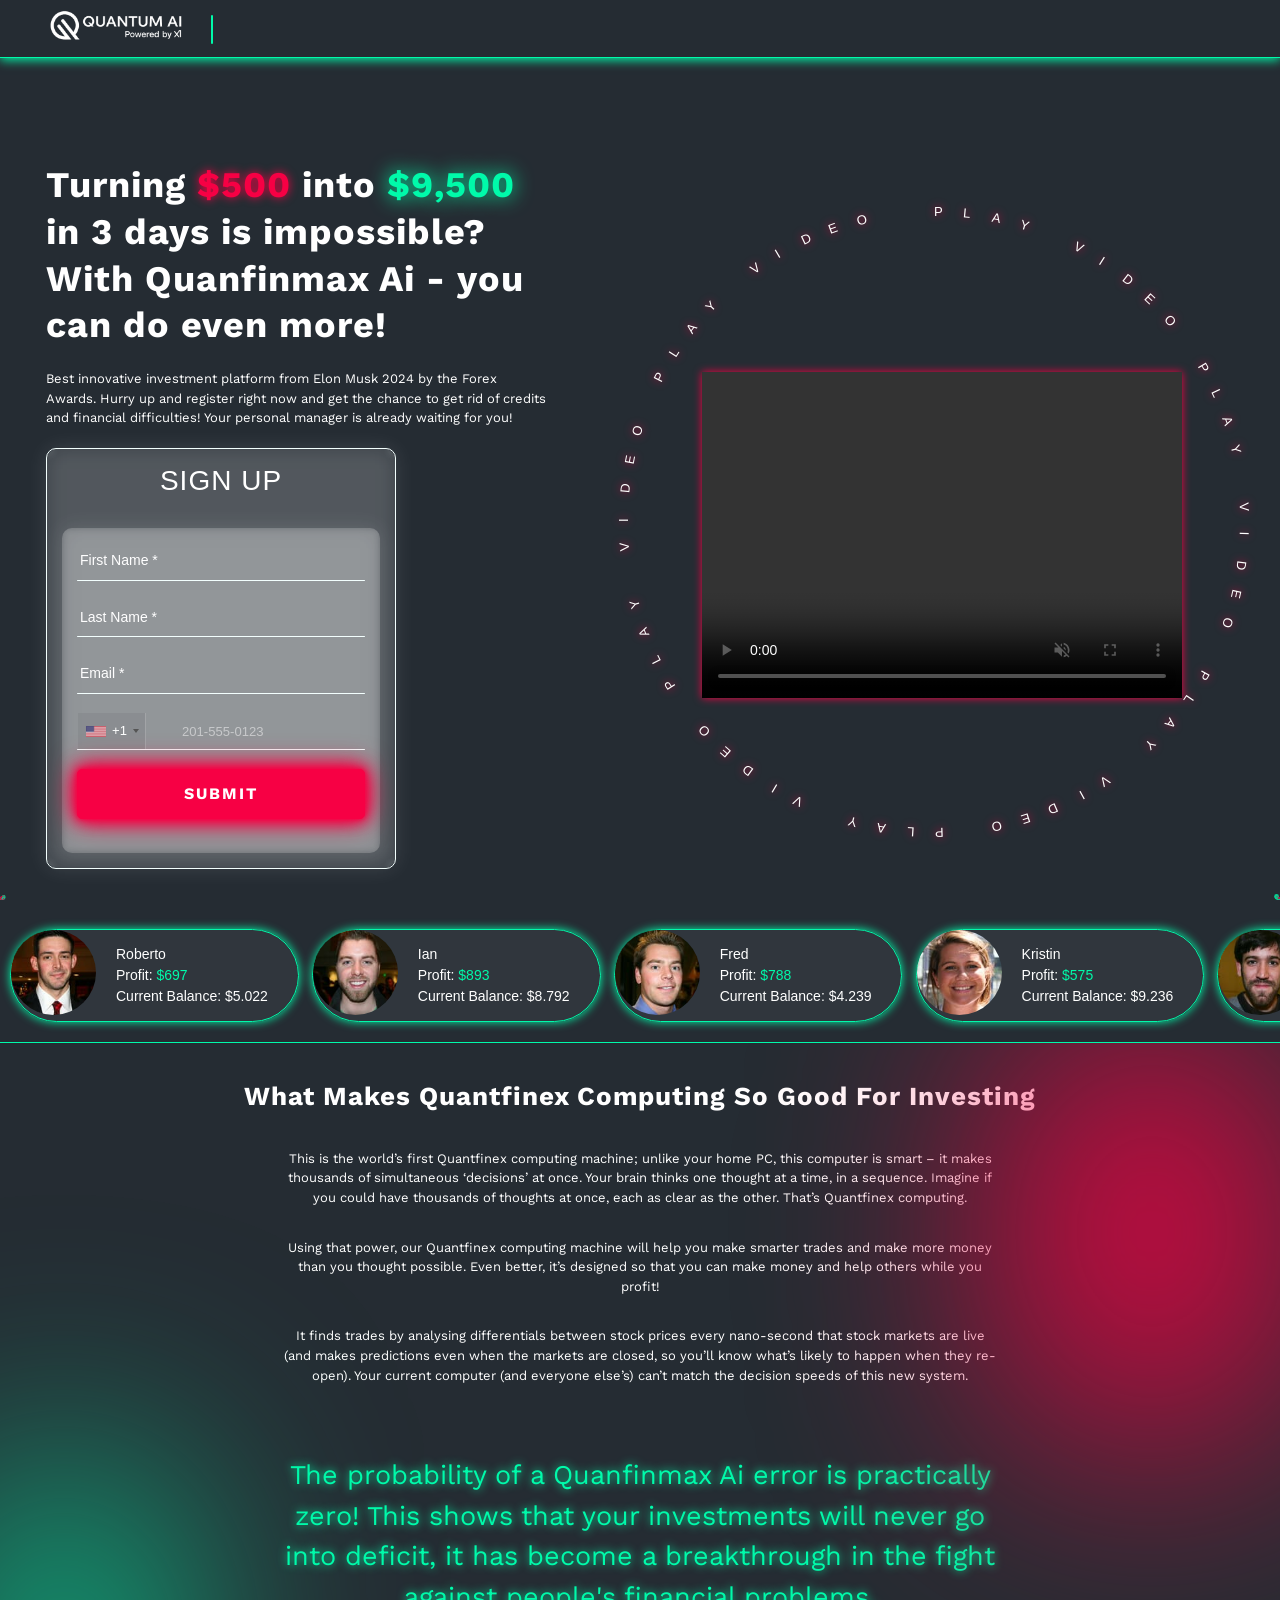
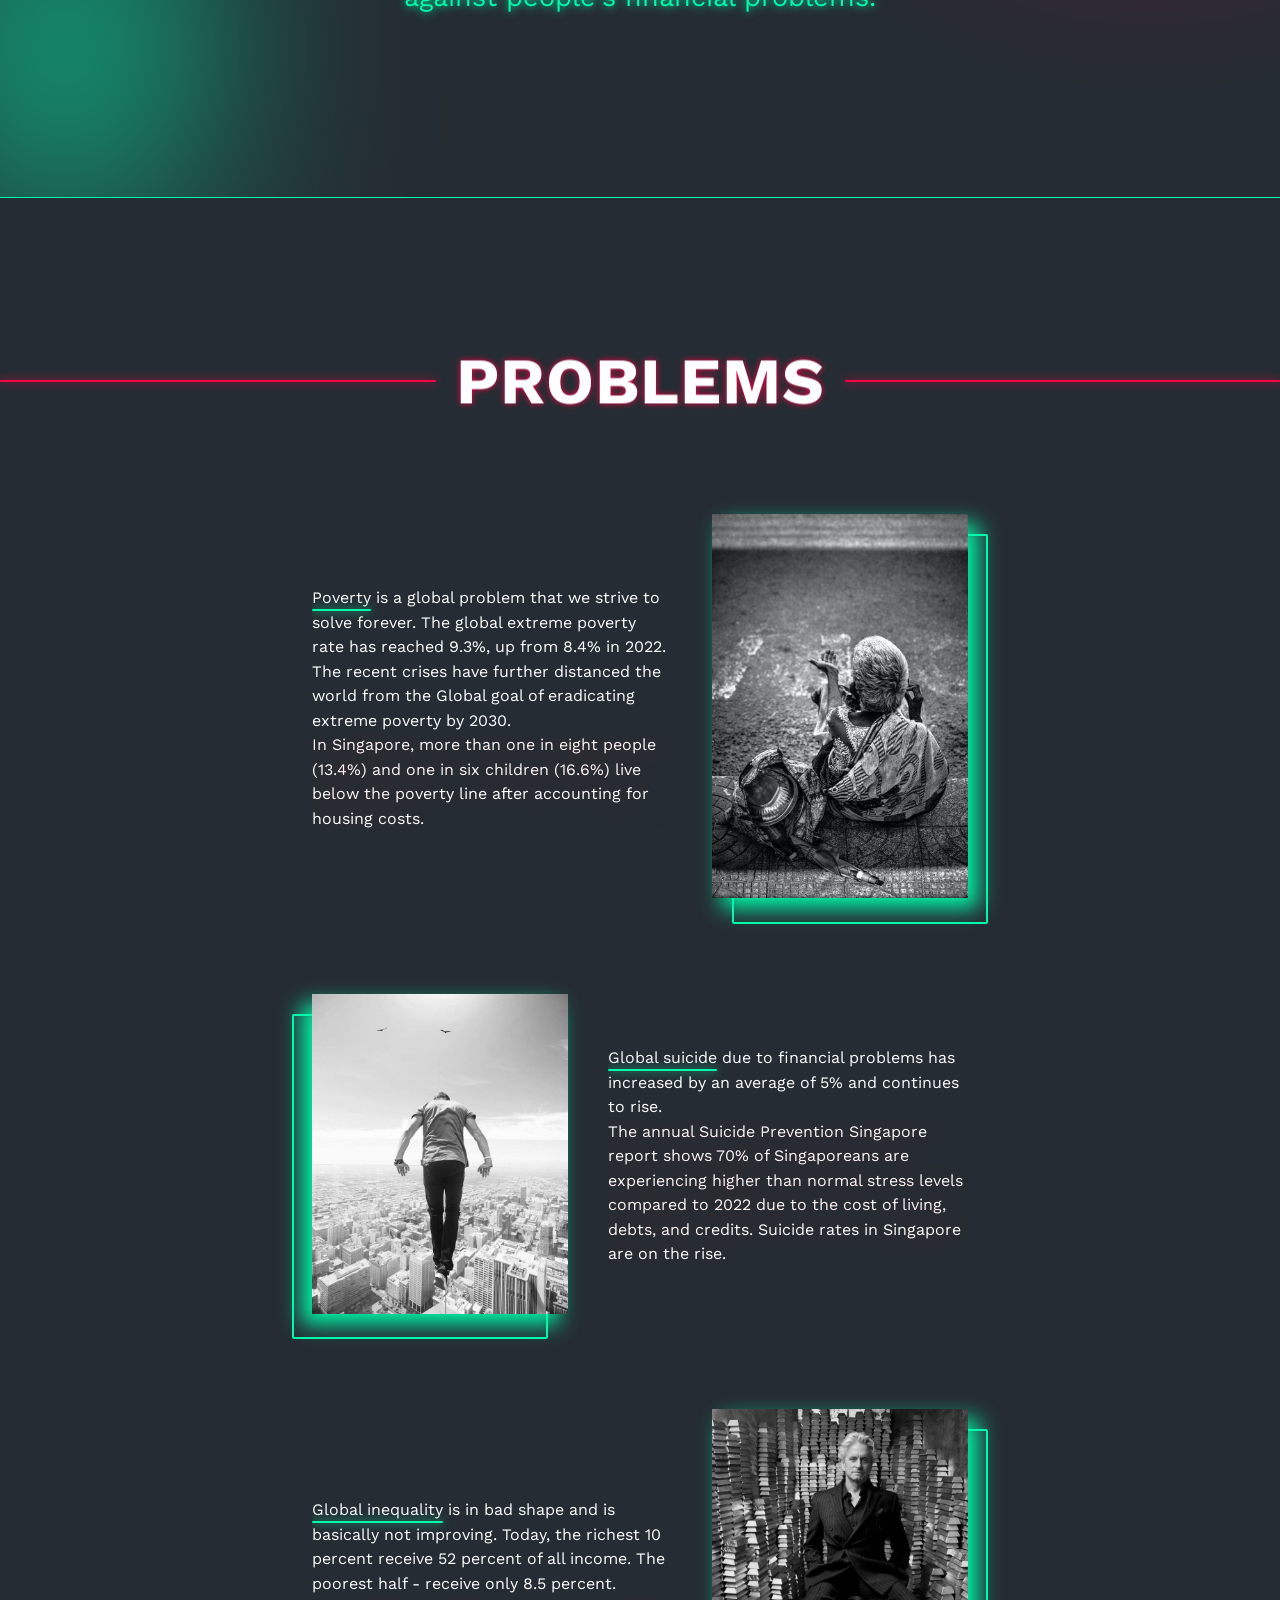
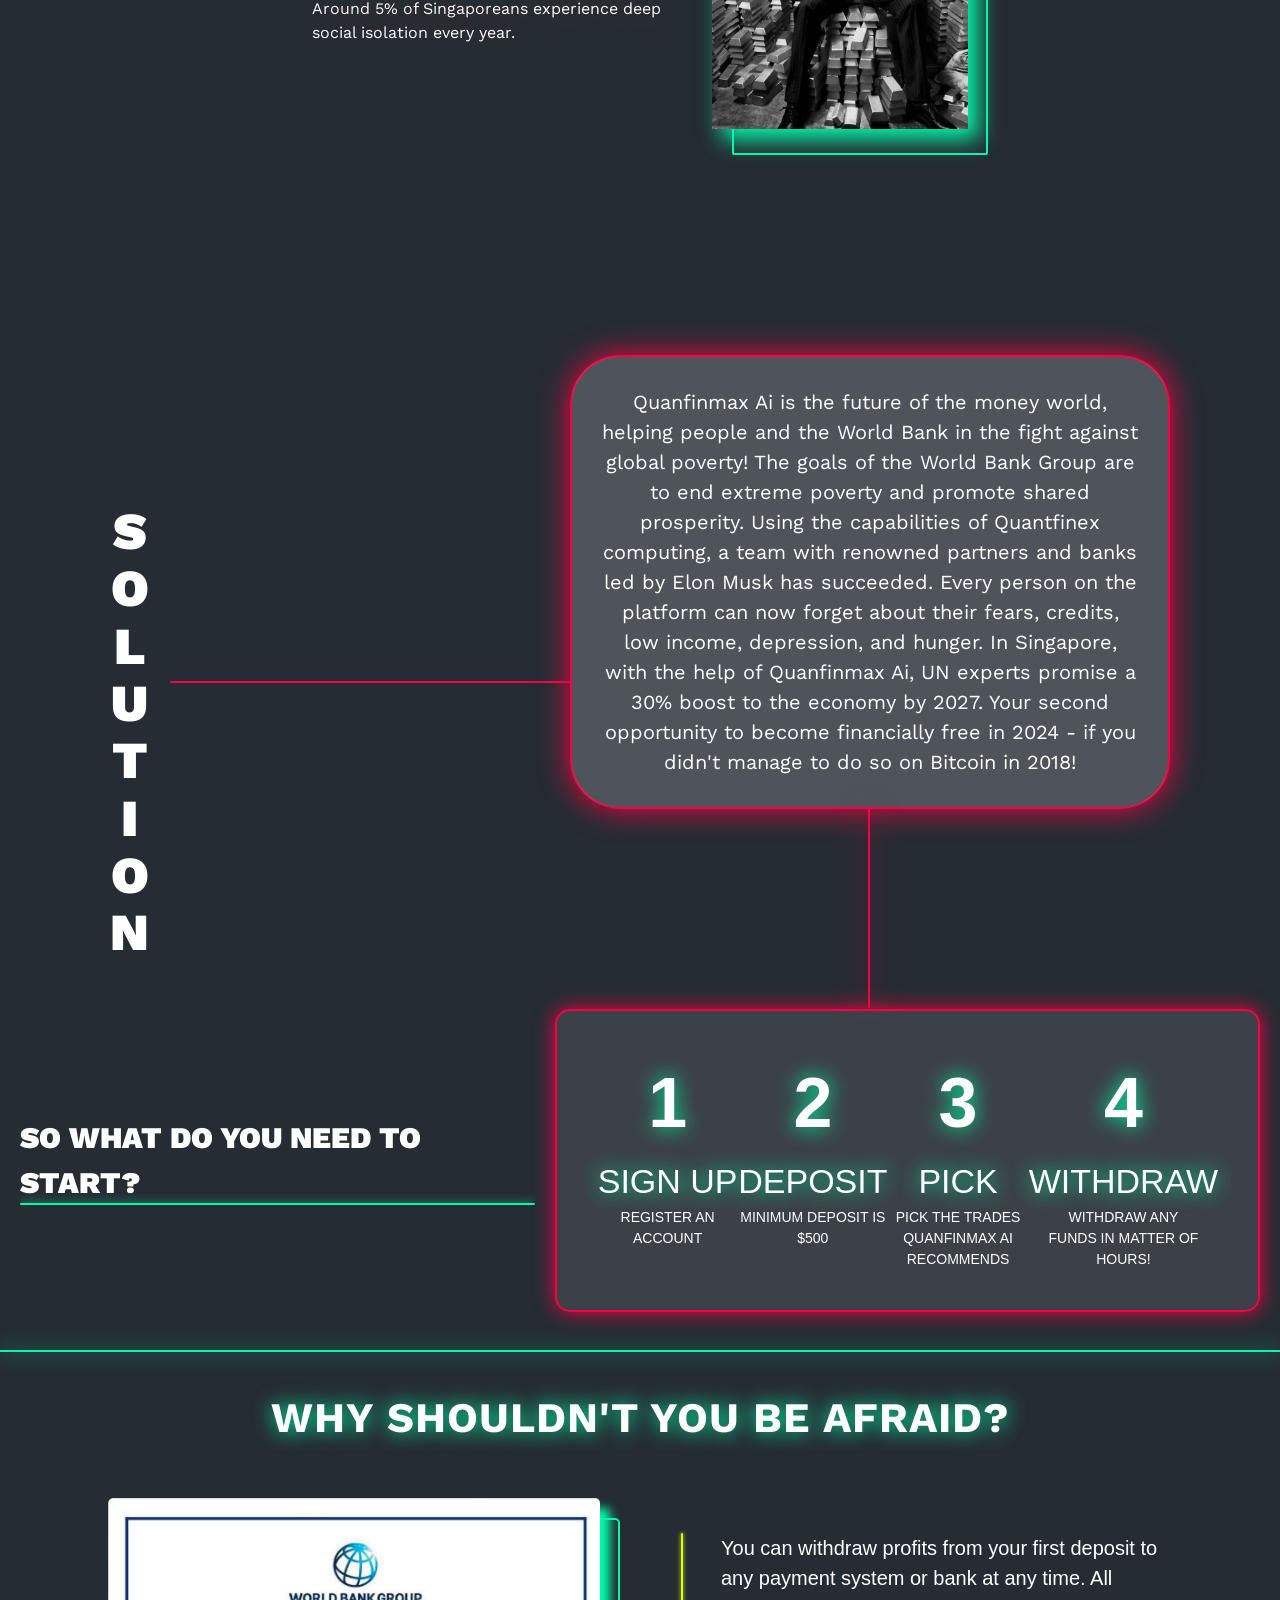
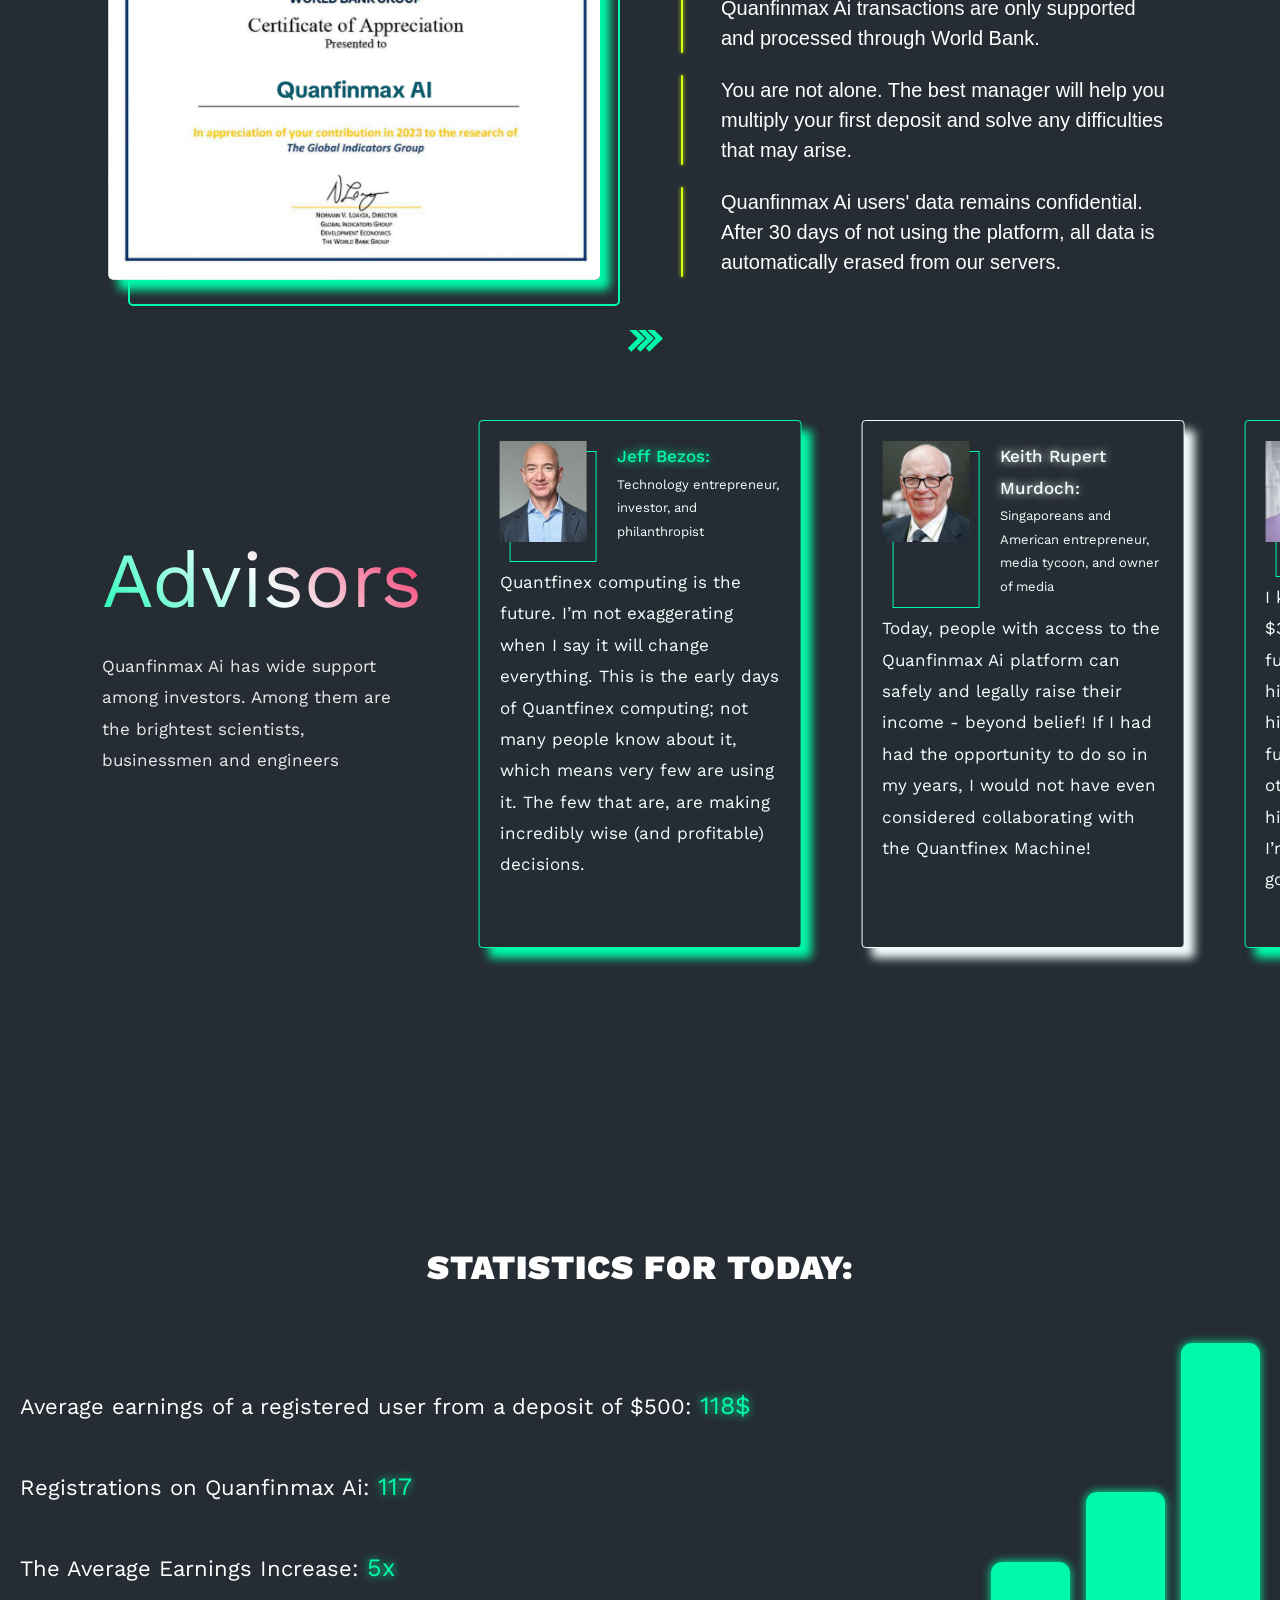
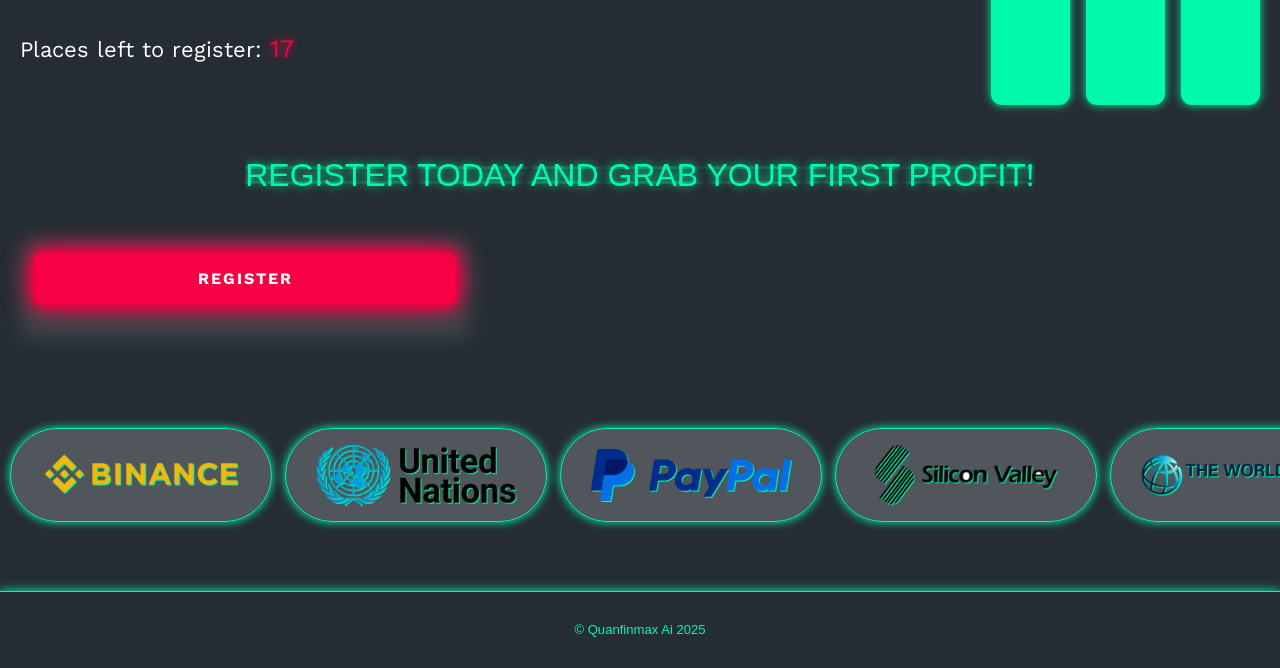
==== index.html @ f8c36ee6 "first commit" ====
<!DOCTYPE html>
<html lang="en">

<head>

  <script src='js/jquery.min.js'></script>
  <script src='js/intlTelInput.js'></script>
  <link href='css/intlTelInput.css' rel='stylesheet' />
  <script src='js/libphonenumber-mobile.js'></script>
  <meta charset="UTF-8">
  <meta name="viewport" content="width=device-width, initial-scale=1.0">
  <meta http-equiv="X-UA-Compatible" content="IE=edge">
  <meta name="referrer" content="same-origin">

  <!-- Primary Meta Tags -->
  <title>
    Quanfinmax Ai - Revolutionary AI Trading Platform | Elon Musk Innovation
  </title>
  <meta name="title" content="Quanfinmax Ai - Revolutionary AI Trading Platform | Elon Musk Innovation">
  <meta name="description"
    content="Join Quanfinmax Ai, the innovative AI-powered trading platform backed by Elon Musk. Turn $500 into $9,500 in 3 days. Register now and get your personal manager!">
  <meta name="keywords"
    content="Quanfinmax Ai, Quantfinex computing, AI trading, Elon Musk, cryptocurrency, investment platform, forex trading, automated trading">
  <meta name="author" content="Quanfinmax Ai">
  <meta name="robots" content="index, follow">
  <meta name="theme-color" content="#00FAAA">


  <link rel="stylesheet" href="css/style.css">
  <link rel="stylesheet" href="css/trades.css">
  <link rel="stylesheet" href="css/custom.css">
  <link rel="stylesheet" href="css/intgrtn.css">
  <link rel="stylesheet" href="css/form_1.css">
  <link rel="stylesheet" href="css/swiper-bundle.min.css">
  <link rel="stylesheet" href="css/people.css">
  <link rel="stylesheet" href="css/problem.css">
  <link rel="stylesheet" href="css/key.css">
  <link rel="stylesheet" href="css/trust.css">
  <link rel="stylesheet" href="css/collab.css">
  <link rel="icon" type="image/x-icon" href="images/favicon.svg">

  <style>
    .iti__country-name {
      color: #000 !important;
    }

    @media all and (max-width: 1000px) {
      .video_play {
        width: 250px;
        height: 165px;
      }
    }

    @media all and (min-width: 1000px) {
      .video_play {
        width: 480px;
        height: 326px;
      }
    }

    .video_play {
      max-width: 480px;
      max-height: 326px;
      min-width: 250px;
      min-height: 165px;
    }

    input[type="tel"] {
      width: 100%;
    }

    .iti {
      width: 100%;
    }

    /*----comeback---*/
    .comeback_layout {
      display: none;
      position: fixed;
      color: #000;
      left: 0;
      top: 0;
      width: 100%;
      height: 100%;
      z-index: 20000000;
      background: rgba(0, 0, 0, 0.75);
      overflow-y: scroll;
      -ms-overflow-style: none;
      overflow: -moz-scrollbars-none;
    }

    .comeback_layout::-webkit-scrollbar {
      width: 0;
    }

    .comeback_wrapper {
      width: 100%;
      max-width: 550px;
      margin: 0 auto;
    }

    .comeback_container {
      background: #fff;
      padding: 25px;
      margin-top: 2%;
      text-align: center;
    }

    .comeback_container h1 {
      font-size: 23px;
    }

    .comeback_container .form-group {
      width: 90%;
      max-width: 400px;
      margin: 0 auto;
      text-align: left;
    }

    .comeback_container .btn {
      display: block;
      width: 240px;
      color: #fff;
      background: #f82a5e;
      text-transform: uppercase;
      padding: 10px 0;
      font-size: 19px;
      font-weight: 400;
      line-height: 1.42857143;
      text-align: center;
      vertical-align: middle;
      border: 1px solid transparent;
      border-radius: 4px;
      margin: 0 auto;
      text-decoration: none;
    }

    .comeback_img {
      width: 80%;
      margin: 10px auto;
      max-width: 200px;
    }

    .form-horizontal span {
      display: block;
      margin: 20px 0;
    }

    .comeback_close {
      float: right;
      cursor: pointer;
    }

    #comeback p {
      font-size: 16px;
    }

    @media (max-width: 700px) {
      .comeback_container h1 {
        line-height: 18px;
        font-size: 16px;
      }

      .comeback_img {
        margin: 5px auto;
      }

      .comeback_container p {
        line-height: 14px;
        font-size: 15px;
      }

      .comeback_container {
        padding: 5px;
      }
    }
  </style>

  <link rel="stylesheet" type="text/css" href="css/intlphone.css">
  <style>
    .overlay-zRZR47oGCv {
      position: fixed;
      top: 0;
      left: 0;
      right: 0;
      bottom: 0;
      background: rgba(0, 0, 0, 0.8);
      z-index: 1000;
      -webkit-box-pack: center;
      -webkit-justify-content: center;
      -ms-flex-pack: center;
      justify-content: center;
      -webkit-align-items: center;
      -webkit-box-align: center;
      -ms-flex-align: center;
      align-items: center;
      overflow-y: auto;
      display: none;
    }

    .lds-spinner-zRZR47oGCv {
      color: official;
      display: inline-block;
      position: relative;
      width: 80px;
      height: 80px;
    }

    .lds-spinner-zRZR47oGCv div {
      transform-origin: 40px 40px;
      animation: lds-spinner-zRZR47oGCv 1.2s linear infinite;
    }

    .lds-spinner-zRZR47oGCv div:after {
      content: " ";
      display: block;
      position: absolute;
      top: 3px;
      left: 37px;
      width: 6px;
      height: 18px;
      border-radius: 20%;
      background: #fff;
    }

    .lds-spinner-zRZR47oGCv div:nth-child(1) {
      transform: rotate(0deg);
      animation-delay: -1.1s;
    }

    .lds-spinner-zRZR47oGCv div:nth-child(2) {
      transform: rotate(30deg);
      animation-delay: -1s;
    }

    .lds-spinner-zRZR47oGCv div:nth-child(3) {
      transform: rotate(60deg);
      animation-delay: -0.9s;
    }

    .lds-spinner-zRZR47oGCv div:nth-child(4) {
      transform: rotate(90deg);
      animation-delay: -0.8s;
    }

    .lds-spinner-zRZR47oGCv div:nth-child(5) {
      transform: rotate(120deg);
      animation-delay: -0.7s;
    }

    .lds-spinner-zRZR47oGCv div:nth-child(6) {
      transform: rotate(150deg);
      animation-delay: -0.6s;
    }

    .lds-spinner-zRZR47oGCv div:nth-child(7) {
      transform: rotate(180deg);
      animation-delay: -0.5s;
    }

    .lds-spinner-zRZR47oGCv div:nth-child(8) {
      transform: rotate(210deg);
      animation-delay: -0.4s;
    }

    .lds-spinner-zRZR47oGCv div:nth-child(9) {
      transform: rotate(240deg);
      animation-delay: -0.3s;
    }

    .lds-spinner-zRZR47oGCv div:nth-child(10) {
      transform: rotate(270deg);
      animation-delay: -0.2s;
    }

    .lds-spinner-zRZR47oGCv div:nth-child(11) {
      transform: rotate(300deg);
      animation-delay: -0.1s;
    }

    .lds-spinner-zRZR47oGCv div:nth-child(12) {
      transform: rotate(330deg);
      animation-delay: 0s;
    }

    @keyframes lds-spinner-zRZR47oGCv {
      0% {
        opacity: 1;
      }

      100% {
        opacity: 0;
      }
    }

    .visible-zRZR47oGCv {
      display: -webkit-box;
      display: -webkit-flex;
      display: -ms-flexbox;
      display: flex;
    }
  </style>
  <style>
    form {
      position: relative;
    }

    #preloader {
      display: none;
      position: absolute;
      top: -5px;
      left: -5px;
      width: calc(100% + 10px);
      height: calc(100% + 10px);
      background: #bdbdbdb3;
      z-index: 1;
      border-radius: 5px;
    }

    #preloader img {
      position: absolute;
      z-index: 2;
      top: calc(50% - 25px);
      left: calc(50% - 25px);
      width: 50px;
      height: 50px;
    }

    form button[type="submit"] {
      margin-top: 15px;
    }
  </style>

  <link rel="stylesheet" href="css/form.css">


</head>

<body class="body" style="overflow: auto">
  <div id="preloader">
    <div id="loader"></div>
  </div>

  <header class="header header--sticky">
    <div class="header__wrapper">
      <div class="header__logo aos-init aos-animate">
        <img src="images/logo.png" style="width: 140px;  margin-right: 60px;">
      </div>
      <nav class="header__nav"></nav>
    </div>
  </header>

  <main class="main">
    <div id="particles-js"></div>
    <section class="section promo dynamic-accent promo-main">
      <div class="wrapper">
        <div class="promo__wrapper">
          <div class="promo__heading">
            <h1 class="promo__title">
              Turning <span class="anti-accent">$500</span> into
              <span class="accent">$9,500</span> in 3 days is impossible? With
              Quanfinmax Ai - you can do even more!
            </h1>
            <p class="promo__subtitle">
              Best innovative investment platform from Elon Musk 2024 by the
              Forex Awards. Hurry up and register right now and get the chance
              to get rid of credits and financial difficulties! Your personal
              manager is already waiting for you!
            </p>
          </div>
        </div>
        <div class="promo__middle-left aos-init form-div aos-animate">
          <div class="form">
            <div class="form--top">
              <h2 class="form--title">SIGN UP</h2>
            </div>
            <!--id="Scroll"-->
            <!-- Form -->

            <div class="form-wrapper" id="formArea">
              <form class="form _main-form contact-form">

                <input type='hidden' name='phone' value=''>
                <input type='hidden' name='questions' value='{}'>
                <input type='hidden' name='funnel_vertical' value=''>
                <input type='hidden' name='funnel_land' value=''>
                <input type='hidden' name='funnel_name' value=''>
                <input type='hidden' name='form_token' value=''>

                <div class="form--controlWrapper form-group">
                  <div class="input--wrapper">
                    <input type="text" name="first_name" class="form--input" placeholder=" " required="">
                    <label class="form--floatingLabel" for="first_name">First Name *</label>
                  </div>
                </div>

                <div class="form--controlWrapper form-group">
                  <div class="input--wrapper">
                    <input type="text" name="last_name" class="form--input" placeholder=" " required="">
                    <label class="form--floatingLabel" for="last_name">Last Name *</label>
                  </div>
                </div>


                <div class="form--controlWrapper form-group">
                  <div class="input--wrapper">
                    <input type="email" name="email" class="form--input" placeholder=" " required="">
                    <label class="form--floatingLabel" for="email">Email *</label>
                  </div>
                </div>

                <div class="form--controlWrapper form-group">
                  <div class="input--wrapper phone-wrapper">
                    <input type="tel" name="tel_input" class="form--input" placeholder="" maxlength="20"
                      autocomplete="tel" required="">
                  </div>
                </div>

                <div class="form--controlWrapper form-group">
                  <button type="submit" class="form--btn buttonSend" style="padding: 15px 20px; cursor: pointer">
                    <span class="btnFormText">Submit</span>
                  </button>
                </div>
              </form>
            </div>
            <!-- Form end -->
          </div>
        </div>
        <div class="promo__right">
          <div class="play-btn-wrap">
            <div style="
                  position: relative;
                  filter: drop-shadow(0 0 4px var(--third-color));
                  -webkit-filter: drop-shadow(0 0 4px var(--third-color));
                  transition: all 0.2s ease-in;
                ">
              <div class="round-logo">
                <span class="letter0 letter" style="transform: rotate(0deg)">P</span>
                <span class="letter1 letter" style="transform: rotate(5.4deg)">l</span>
                <span class="letter2 letter" style="transform: rotate(10.8deg)">a</span>
                <span class="letter3 letter" style="transform: rotate(16.2deg)">y</span>
                <span class="letter8 letter" style="transform: rotate(21.6deg)">
                </span>
                <span class="letter4 letter" style="transform: rotate(27deg)">v</span>
                <span class="letter5 letter" style="transform: rotate(32.4deg)">i</span>
                <span class="letter6 letter" style="transform: rotate(37.8deg)">d</span>
                <span class="letter7 letter" style="transform: rotate(43.2deg)">e</span>
                <span class="letter8 letter" style="transform: rotate(48.6deg)">o</span>
                <span class="letter8 letter" style="transform: rotate(54deg)">
                </span>
                <span class="letter0 letter" style="transform: rotate(59.4deg)">P</span>
                <span class="letter1 letter" style="transform: rotate(64.8deg)">l</span>
                <span class="letter2 letter" style="transform: rotate(70.2deg)">a</span>
                <span class="letter3 letter" style="transform: rotate(75.6deg)">y</span>
                <span class="letter8 letter" style="transform: rotate(81deg)">
                </span>
                <span class="letter4 letter" style="transform: rotate(86.4deg)">v</span>
                <span class="letter5 letter" style="transform: rotate(91.8deg)">i</span>
                <span class="letter6 letter" style="transform: rotate(97.2deg)">d</span>
                <span class="letter7 letter" style="transform: rotate(102.6deg)">e</span>
                <span class="letter8 letter" style="transform: rotate(108deg)">o</span>
                <span class="letter8 letter" style="transform: rotate(113.4deg)">
                </span>
                <span class="letter0 letter" style="transform: rotate(118.8deg)">P</span>
                <span class="letter1 letter" style="transform: rotate(124.2deg)">l</span>
                <span class="letter2 letter" style="transform: rotate(129.6deg)">a</span>
                <span class="letter3 letter" style="transform: rotate(135deg)">y</span>
                <span class="letter8 letter" style="transform: rotate(140.4deg)">
                </span>
                <span class="letter4 letter" style="transform: rotate(145.8deg)">v</span>
                <span class="letter5 letter" style="transform: rotate(151.2deg)">i</span>
                <span class="letter6 letter" style="transform: rotate(156.6deg)">d</span>
                <span class="letter7 letter" style="transform: rotate(162deg)">e</span>
                <span class="letter8 letter" style="transform: rotate(167.4deg)">o</span>
                <span class="letter8 letter" style="transform: rotate(172.8deg)">
                </span>
                <span class="letter0 letter" style="transform: rotate(178.2deg)">P</span>
                <span class="letter1 letter" style="transform: rotate(183.6deg)">l</span>
                <span class="letter2 letter" style="transform: rotate(189deg)">a</span>
                <span class="letter3 letter" style="transform: rotate(194.4deg)">y</span>
                <span class="letter8 letter" style="transform: rotate(199.8deg)">
                </span>
                <span class="letter4 letter" style="transform: rotate(205.2deg)">v</span>
                <span class="letter5 letter" style="transform: rotate(210.6deg)">i</span>
                <span class="letter6 letter" style="transform: rotate(216deg)">d</span>
                <span class="letter7 letter" style="transform: rotate(221.4deg)">e</span>
                <span class="letter8 letter" style="transform: rotate(226.8deg)">o</span>
                <span class="letter8 letter" style="transform: rotate(232.2deg)">
                </span>
                <span class="letter0 letter" style="transform: rotate(237.6deg)">P</span>
                <span class="letter1 letter" style="transform: rotate(243deg)">l</span>
                <span class="letter2 letter" style="transform: rotate(248.4deg)">a</span>
                <span class="letter3 letter" style="transform: rotate(253.8deg)">y</span>
                <span class="letter8 letter" style="transform: rotate(259.2deg)">
                </span>
                <span class="letter4 letter" style="transform: rotate(264.6deg)">v</span>
                <span class="letter5 letter" style="transform: rotate(270deg)">i</span>
                <span class="letter6 letter" style="transform: rotate(275.4deg)">d</span>
                <span class="letter7 letter" style="transform: rotate(280.8deg)">e</span>
                <span class="letter8 letter" style="transform: rotate(286.2deg)">o</span>
                <span class="letter8 letter" style="transform: rotate(291.6deg)">
                </span>
                <span class="letter0 letter" style="transform: rotate(297deg)">P</span>
                <span class="letter1 letter" style="transform: rotate(302.4deg)">l</span>
                <span class="letter2 letter" style="transform: rotate(307.8deg)">a</span>
                <span class="letter3 letter" style="transform: rotate(313.2deg)">y</span>
                <span class="letter8 letter" style="transform: rotate(318.6deg)">
                </span>
                <span class="letter4 letter" style="transform: rotate(324deg)">v</span>
                <span class="letter5 letter" style="transform: rotate(329.4deg)">i</span>
                <span class="letter6 letter" style="transform: rotate(334.8deg)">d</span>
                <span class="letter7 letter" style="transform: rotate(340.2deg)">e</span>
                <span class="letter8 letter" style="transform: rotate(345.6deg)">o</span>
                <span class="letter8 letter" style="transform: rotate(351deg)">
                </span>
              </div>
              <!-- round-logo -->
              <script>
                let letter = document.querySelectorAll(".letter");
                for (let i = 0; i < letter.length; i++) {
                  letter[i].style.transform = "rotate(" + i * 5.4 + "deg)";
                }
              </script>
              <div class="video_play">
                <video src="media/video.mp4" style="width: 100%; height: 100%" controls="" autoplay="" muted=""></video>
              </div>
            </div>
          </div>
        </div>
      </div>
      <div class="users-row">
        <div class="users-row__wrapper" aria-hidden="true">
          <div class="users-row__item">
            <div class="users-row__img">
              <img src="images/1.jpg" alt="">
            </div>
            <div class="users-row__text">
              <span class="users-row__name">Roberto</span>
              <span class="users-row__won">Profit: <span>$697</span></span>
              <span class="users-row__">Current Balance: $5.022</span>
            </div>
          </div>
          <div class="users-row__item">
            <div class="users-row__img">
              <img src="images/2.jpg" alt="">
            </div>
            <div class="users-row__text">
              <span class="users-row__name">Ian</span>
              <span class="users-row__won">Profit: <span>$893</span></span>
              <span class="users-row__">Current Balance: $8.792</span>
            </div>
          </div>

          <div class="users-row__item">
            <div class="users-row__img">
              <img src="images/3.jpg" alt="">
            </div>
            <div class="users-row__text">
              <span class="users-row__name">Fred</span>
              <span class="users-row__won">Profit: <span>$788</span></span>
              <span class="users-row__">Current Balance: $4.239</span>
            </div>
          </div>
          <div class="users-row__item">
            <div class="users-row__img">
              <img src="images/4.jpg" alt="">
            </div>
            <div class="users-row__text">
              <span class="users-row__name">Kristin</span>
              <span class="users-row__won">Profit: <span>$575</span></span>
              <span class="users-row__">Current Balance: $9.236</span>
            </div>
          </div>
          <div class="users-row__item">
            <div class="users-row__img">
              <img src="images/5.jpg" alt="">
            </div>
            <div class="users-row__text">
              <span class="users-row__name">Ray</span>
              <span class="users-row__won">Profit: <span>$785</span></span>
              <span class="users-row__">Current Balance: $6.493</span>
            </div>
          </div>
          <div class="users-row__item">
            <div class="users-row__img">
              <img src="images/6.jpg" alt="">
            </div>
            <div class="users-row__text">
              <span class="users-row__name">Brent</span>
              <span class="users-row__won">Profit: <span>$620</span></span>
              <span class="users-row__">Current Balance: $7.502</span>
            </div>
          </div>
          <div class="users-row__item">
            <div class="users-row__img">
              <img src="images/7.jpg" alt="">
            </div>
            <div class="users-row__text">
              <span class="users-row__name">Felicia</span>
              <span class="users-row__won">Profit: <span>$821</span></span>
              <span class="users-row__">Current Balance: $9.892</span>
            </div>
          </div>
          <div class="users-row__item">
            <div class="users-row__img">
              <img src="images/8.jpg" alt="">
            </div>
            <div class="users-row__text">
              <span class="users-row__name">Cody</span>
              <span class="users-row__won">Profit: <span>$397</span></span>
              <span class="users-row__">Current Balance: $4.424</span>
            </div>
          </div>
          <div class="users-row__item">
            <div class="users-row__img">
              <img src="images/9.jpg" alt="">
            </div>
            <div class="users-row__text">
              <span class="users-row__name">Brian</span>
              <span class="users-row__won">Profit: <span>$770</span></span>
              <span class="users-row__">Current Balance: $8.102</span>
            </div>
          </div>
          <div class="users-row__item">
            <div class="users-row__img">
              <img src="images/10.jpg" alt="">
            </div>
            <div class="users-row__text">
              <span class="users-row__name">Murray</span>
              <span class="users-row__won">Profit: <span>$500</span></span>
              <span class="users-row__">Current Balance: $9.120</span>
            </div>
          </div>
        </div>
        <div class="users-row__wrapper" aria-hidden="true">
          <div class="users-row__item">
            <div class="users-row__img">
              <img src="images/11.jpg" alt="">
            </div>
            <div class="users-row__text">
              <span class="users-row__name">Tamara</span>
              <span class="users-row__won">Profit: <span>$327</span></span>
              <span class="users-row__">Current Balance: $5.554</span>
            </div>
          </div>
          <div class="users-row__item">
            <div class="users-row__img">
              <img src="images/12.jpg" alt="">
            </div>
            <div class="users-row__text">
              <span class="users-row__name">Ana</span>
              <span class="users-row__won">Profit: <span>$725</span></span>
              <span class="users-row__">Current Balance: $9.483</span>
            </div>
          </div>

          <div class="users-row__item">
            <div class="users-row__img">
              <img src="images/13.jpg" alt="">
            </div>
            <div class="users-row__text">
              <span class="users-row__name">Brayden</span>
              <span class="users-row__won">Profit: <span>$605</span></span>
              <span class="users-row__">Current Balance: $5.813</span>
            </div>
          </div>
          <div class="users-row__item">
            <div class="users-row__img">
              <img src="images/14.jpg" alt="">
            </div>
            <div class="users-row__text">
              <span class="users-row__name">Roberto</span>
              <span class="users-row__won">Profit: <span>$480</span></span>
              <span class="users-row__">Current Balance: $8.792</span>
            </div>
          </div>
          <div class="users-row__item">
            <div class="users-row__img">
              <img src="images/15.jpg" alt="">
            </div>
            <div class="users-row__text">
              <span class="users-row__name">Aiden</span>
              <span class="users-row__won">Profit: <span>$815</span></span>
              <span class="users-row__">Current Balance: $4.270</span>
            </div>
          </div>
          <div class="users-row__item">
            <div class="users-row__img">
              <img src="images/16.jpg" alt="">
            </div>
            <div class="users-row__text">
              <span class="users-row__name">Hector</span>
              <span class="users-row__won">Profit: <span>$912</span></span>
              <span class="users-row__">Current Balance: $4.915</span>
            </div>
          </div>
          <div class="users-row__item">
            <div class="users-row__img">
              <img src="images/17.jpg" alt="">
            </div>
            <div class="users-row__text">
              <span class="users-row__name">Jimmy</span>
              <span class="users-row__won">Profit: <span>$779</span></span>
              <span class="users-row__">Current Balance: $1.620</span>
            </div>
          </div>
          <div class="users-row__item">
            <div class="users-row__img">
              <img src="images/18.jpg" alt="">
            </div>
            <div class="users-row__text">
              <span class="users-row__name">Vincent</span>
              <span class="users-row__won">Profit: <span>$585</span></span>
              <span class="users-row__">Current Balance: $3.820</span>
            </div>
          </div>
          <div class="users-row__item">
            <div class="users-row__img">
              <img src="images/19.jpg" alt="">
            </div>
            <div class="users-row__text">
              <span class="users-row__name">Jeffrey</span>
              <span class="users-row__won">Profit: <span>$609</span></span>
              <span class="users-row__">Current Balance: $5.813</span>
            </div>
          </div>
          <div class="users-row__item">
            <div class="users-row__img">
              <img src="images/20.jpg" alt="">
            </div>
            <div class="users-row__text">
              <span class="users-row__name">Cindy</span>
              <span class="users-row__won">Profit: <span>$919</span></span>
              <span class="users-row__">Current Balance: $6.552</span>
            </div>
          </div>
        </div>
      </div>
    </section>

    <section class="section technology" id="technology">
      <div class="technology__bg"></div>
      <div class="wrapper technology__header">
        <h2>What Makes Quantfinex Computing So Good For Investing</h2>
        <div class="technology__text-wrapper">
          <p>
            This is the world’s first Quantfinex computing machine; unlike
            your home PC, this computer is smart – it makes thousands of
            simultaneous ‘decisions’ at once. Your brain thinks one thought at
            a time, in a sequence. Imagine if you could have thousands of
            thoughts at once, each as clear as the other. That’s Quantfinex
            computing.
          </p>
          <p>
            Using that power, our Quantfinex computing machine will help you
            make smarter trades and make more money than you thought possible.
            Even better, it’s designed so that you can make money and help
            others while you profit!
          </p>
          <p>
            It finds trades by analysing differentials between stock prices
            every nano-second that stock markets are live (and makes
            predictions even when the markets are closed, so you’ll know
            what’s likely to happen when they re-open). Your current computer
            (and everyone else’s) can’t match the decision speeds of this new
            system.
          </p>
        </div>
        <p class="technology__conclusion">
          The probability of a Quanfinmax Ai error is practically zero! This
          shows that your investments will never go into deficit, it has
          become a breakthrough in the fight against people's financial
          problems.
        </p>
      </div>
    </section>

    <section class="problem dynamic-accent">
      <div class="problem__title-wrapper">
        <span class="problem__title-left"></span>
        <h2 class="problem__title">Problems</h2>
        <span class="problem__title-right"></span>
      </div>
      <div class="problem__item problem__first dynamic-accent">
        <div class="problem__item-wrapper">
          <div class="problem__text-wrapper">
            <p class="problem__text">
              <span>Poverty</span> is a global problem that we strive to solve
              forever. The global extreme poverty rate has reached 9.3%, up
              from 8.4% in 2022. The recent crises have further distanced the
              world from the Global goal of eradicating extreme poverty by
              2030.
            </p>
            <p class="problem__text problem__accent">
              In Singapore, more than one in eight people (13.4%) and one in
              six children (16.6%) live below the poverty line after
              accounting for housing costs.
            </p>
          </div>
          <div class="problem__img-wrapper">
            <img src="images/poverty.jpg" alt="" class="problem__img">
          </div>
        </div>
      </div>

      <div class="problem__item problem__second dynamic-accent">
        <div class="problem__item-wrapper">
          <div class="problem__img-wrapper">
            <img src="images/suicide.jpg" alt="" class="problem__img">
          </div>
          <div class="problem__text-wrapper">
            <p class="problem__text">
              <span>Global suicide</span> due to financial problems has
              increased by an average of 5% and continues to rise.
            </p>
            <p class="problem__text problem__accent">
              The annual Suicide Prevention Singapore report shows 70% of
              Singaporeans are experiencing higher than normal stress levels
              compared to 2022 due to the cost of living, debts, and credits.
              Suicide rates in Singapore are on the rise.
            </p>
          </div>
        </div>
      </div>

      <div class="problem__item problem__third dynamic-accent">
        <div class="problem__item-wrapper">
          <div class="problem__text-wrapper">
            <p class="problem__text">
              <span>Global inequality</span> is in bad shape and is basically
              not improving. Today, the richest 10 percent receive 52 percent
              of all income. The poorest half - receive only 8.5 percent.
            </p>
            <p class="problem__text problem__accent">
              Around 5% of Singaporeans experience deep social isolation every
              year.
            </p>
          </div>
          <div class="problem__img-wrapper">
            <img src="images/inequality.jpg" alt="" class="problem__img">
          </div>
        </div>
      </div>
    </section>

    <section class="key">
      <div class="key__wrapper dynamic-accent">
        <h2 class="key__title">
          <span>s</span>
          <span>o</span>
          <span>l</span>
          <span>u</span>
          <span>t</span>
          <span>i</span>
          <span>o</span>
          <span>n</span>
        </h2>
        <div class="key__arrow">
          <div class="arrow"></div>
        </div>
        <p class="key__main-text">
          Quanfinmax Ai is the future of the money world, helping people and
          the World Bank in the fight against global poverty! The goals of the
          World Bank Group are to end extreme poverty and promote shared
          prosperity. Using the capabilities of Quantfinex computing, a team
          with renowned partners and banks led by Elon Musk has succeeded.
          Every person on the platform can now forget about their fears,
          credits, low income, depression, and hunger. In Singapore, with the
          help of Quanfinmax Ai, UN experts promise a 30% boost to the economy
          by 2027. Your second opportunity to become financially free in 2024
          - if you didn't manage to do so on Bitcoin in 2018!
        </p>
      </div>
      <div class="key__wrapper key__wrapper--start dynamic-accent key__start">
        <p class="key__start-phrase">So what do you need to start?</p>
        <ul class="key__start-list">
          <li class="key__start-item">
            <span class="key__start-number">1</span>
            <span class="key__start-word">Sign up</span>
            <span class="key__start-desc">Register an account</span>
          </li>
          <li class="key__start-item">
            <span class="key__start-number">2</span>
            <span class="key__start-word">Deposit</span>
            <span class="key__start-desc">Minimum deposit is $500</span>
          </li>
          <li class="key__start-item">
            <span class="key__start-number">3</span>
            <span class="key__start-word">Pick</span>
            <span class="key__start-desc">Pick the trades Quanfinmax Ai recommends</span>
          </li>
          <li class="key__start-item">
            <span class="key__start-number">4</span>
            <span class="key__start-word">Withdraw</span>
            <span class="key__start-desc">Withdraw any funds in matter of hours!</span>
          </li>
        </ul>
      </div>
    </section>

    <section class="trust">
      <div class="trust__wrapper">
        <h2 class="trust__title">Why shouldn't you be afraid?</h2>
        <div class="trust__content dynamic-accent">
          <div class="trust__content-item sert-wrapper">
            <img src="images/sert.png" alt="" class="sert">
          </div>
          <div class="trust__content-item">
            <ul class="trust__list">
              <li class="trust__list-item">
                You can withdraw profits from your first deposit to any
                payment system or bank at any time. All Quanfinmax Ai
                transactions are only supported and processed through World
                Bank.
              </li>
              <li class="trust__list-item">
                You are not alone. The best manager will help you multiply
                your first deposit and solve any difficulties that may arise.
              </li>
              <li class="trust__list-item">
                Quanfinmax Ai users' data remains confidential. After 30 days
                of not using the platform, all data is automatically erased
                from our servers.
              </li>
            </ul>
          </div>
        </div>
      </div>
    </section>

    <section class="people">
      <div class="arrows">
        <span></span>
        <span></span>
        <span></span>
      </div>
      <div class="description">
        <d class="descriptiom__logo">Advisors</d>
        <p>
          Quanfinmax Ai has wide support among investors. Among them are the
          brightest scientists, businessmen and engineers
        </p>
      </div>

      <div class="swiper slider slider__main">
        <div class="swiper-wrapper slider__wrapper">
          <div class="swiper-slide slider__item">
            <div class="slider__item-wrapper">
              <div class="slider__item-top">
                <div class="slider__item-img-wrapper">
                  <img src="images/c2.jpg" class="slider__item-img">
                </div>
                <div class="slider__item-text-wrapper">
                  <p class="slider__item-name">Jeff Bezos:</p>
                  <p class="slider__item-desc">
                    Technology entrepreneur, investor, and philanthropist
                  </p>
                </div>
              </div>
              <p class="slider__item-text">
                Quantfinex computing is the future. I’m not exaggerating when
                I say it will change everything. This is the early days of
                Quantfinex computing; not many people know about it, which
                means very few are using it. The few that are, are making
                incredibly wise (and profitable) decisions.
              </p>
            </div>
          </div>
          <div class="swiper-slide slider__item">
            <div class="slider__item-wrapper">
              <div class="slider__item-top">
                <div class="slider__item-img-wrapper">
                  <img src="images/c3.jpg" class="slider__item-img">
                </div>
                <div class="slider__item-text-wrapper">
                  <p class="slider__item-name">Keith Rupert Murdoch:</p>
                  <p class="slider__item-desc">
                    Singaporeans and American entrepreneur, media tycoon, and
                    owner of media
                  </p>
                </div>
              </div>
              <p class="slider__item-text">
                Today, people with access to the Quanfinmax Ai platform can
                safely and legally raise their income - beyond belief! If I
                had had the opportunity to do so in my years, I would not have
                even considered collaborating with the Quantfinex Machine!
              </p>
            </div>
          </div>
          <div class="swiper-slide slider__item">
            <div class="slider__item-wrapper">
              <div class="slider__item-top">
                <div class="slider__item-img-wrapper">
                  <img src="images/c1.jpg" class="slider__item-img">
                </div>
                <div class="slider__item-text-wrapper">
                  <p class="slider__item-name">Bill Gates:</p>
                  <p class="slider__item-desc">
                    Business magnate, investor, author, philanthropist, and
                    humanitarian
                  </p>
                </div>
              </div>
              <p class="slider__item-text">
                I know for a fact Elon has spent $3 billion of his own money
                to fund this program. Hats off to him for that – that’s $3
                billion of his own money to fund a better future for everyone,
                and to help others make profits that’ll help him do so! It’s a
                win-win, and I’m very excited to see where it goes.
              </p>
            </div>
          </div>
          <div class="swiper-slide slider__item">
            <div class="slider__item-wrapper">
              <div class="slider__item-top">
                <div class="slider__item-img-wrapper">
                  <img src="images/cr4.jpg" class="slider__item-img">
                </div>
                <div class="slider__item-text-wrapper">
                  <p class="slider__item-name">Changpeng Zhao:</p>
                  <p class="slider__item-desc">
                    Co-founder and CEO of Binance, the world's largest
                    cryptocurrency exchange
                  </p>
                </div>
              </div>
              <p class="slider__item-text">
                Quanfinmax Ai is not our competitor! We want to achieve the
                common goal - the elimination of poverty in every country. On
                behalf of myself and the Binance team, I would like to thank
                Elon Musk and Quanfinmax Ai. Finally, there is a platform that
                is changing people's lives, not just in words - but in deeds!
              </p>
            </div>
          </div>
        </div>
      </div>
    </section>

    <section class="last-form">
      <div class="statistics">
        <h2 class="statistics__title">Statistics for today:</h2>

        <div class="statistics__wrapper dynamic-accent">
          <div>
            <p class="statistics__item">
              Average earnings of a registered user from a deposit of $500:
              <span data-target="792" id="number1" class="counter dynamic-accent">0</span><span class="ix">$</span>
            </p>
            <p class="statistics__item">
              Registrations on Quanfinmax Ai:
              <span data-target="112" id="number2" class="counter dynamic-accent">0</span>
            </p>
            <p class="statistics__item">
              The Average Earnings Increase:
              <span data-target="4" id="number3" class="counter dynamic-accent">0</span><span class="ix">x</span>
            </p>

            <p class="statistics__item">
              Places left to register:
              <span class="pack_count last-counter dynamic-accent">17</span>
            </p>
            <script>
              // Counter without jQuery
              document.addEventListener("DOMContentLoaded", function () {
                var timerIdPackCountNumber = 17;
                var packCountEl = document.querySelector(".pack_count");
                if (packCountEl) {
                  packCountEl.innerHTML = timerIdPackCountNumber;
                  var timerIdPackCount = setInterval(function () {
                    timerIdPackCountNumber--;
                    packCountEl.innerHTML = timerIdPackCountNumber;
                    if (timerIdPackCountNumber <= 5) {
                      clearInterval(timerIdPackCount);
                    }
                  }, 60000); // Every minute
                }
              });
            </script>
          </div>
          <div>
            <svg class="statistics__svg" width="269" height="362" viewBox="0 0 269 362" fill="none"
              xmlns="http://www.w3.org/2000/svg">
              <rect x="190" width="79" height="362" rx="11" fill="white"></rect>
              <rect x="95" y="149" width="79" height="213" rx="11" fill="white"></rect>
              <rect y="219" width="79" height="143" rx="11" fill="white"></rect>
            </svg>
          </div>
        </div>

        <div class="cta-container">
          <div class="stack" style="--stacks: 3">
            <span style="--index: 0">Register today and grab your first profit!</span>
            <span style="--index: 1">Register today and grab your first profit!</span>
            <span style="--index: 2">Register today and grab your first profit!</span>
          </div>
        </div>
      </div>
      <div class="form" style="border: none; box-shadow: none; background: transparent">
        <div class="form--controlWrapper">
          <button type="button" id="botbnt" class="btn form--btn">
            Register
          </button>
        </div>
      </div>
    </section>

    <script>
      document.querySelector("#botbnt").addEventListener("click", () => {
        window.scrollTo({ top: 0, behavior: "smooth" });
      });
    </script>

    <section class="collab">
      <div class="users-row">
        <div class="users-row__wrapper" aria-hidden="true">
          <div class="users-row__item">
            <div class="collab__item">
              <img src="images/pa1.png" alt="">
            </div>
          </div>
          <div class="users-row__item">
            <div class="collab__item">
              <img src="images/pa2.png" alt="">
            </div>
          </div>
          <div class="users-row__item">
            <div class="collab__item">
              <img src="images/pa3.png" alt="">
            </div>
          </div>
          <div class="users-row__item">
            <div class="collab__item">
              <img src="images/pa4.png" alt="">
            </div>
          </div>
          <div class="users-row__item">
            <div class="collab__item">
              <img src="images/pa5.png" alt="">
            </div>
          </div>
          <div class="users-row__item">
            <div class="collab__item">
              <img src="images/pa6.png" alt="">
            </div>
          </div>
          <div class="users-row__item">
            <div class="collab__item">
              <img src="images/pa7.png" alt="">
            </div>
          </div>
          <div class="users-row__item">
            <div class="collab__item">
              <img src="images/pa8.png" alt="">
            </div>
          </div>
        </div>
        <div class="users-row__wrapper" aria-hidden="true">
          <div class="users-row__item">
            <div class="collab__item">
              <img src="images/pa1.png" alt="">
            </div>
          </div>
          <div class="users-row__item">
            <div class="collab__item">
              <img src="images/pa2.png" alt="">
            </div>
          </div>
          <div class="users-row__item">
            <div class="collab__item">
              <img src="images/pa3.png" alt="">
            </div>
          </div>
          <div class="users-row__item">
            <div class="collab__item">
              <img src="images/pa4.png" alt="">
            </div>
          </div>
          <div class="users-row__item">
            <div class="collab__item">
              <img src="images/pa5.png" alt="">
            </div>
          </div>
          <div class="users-row__item">
            <div class="collab__item">
              <img src="images/pa6.png" alt="">
            </div>
          </div>
          <div class="users-row__item">
            <div class="collab__item">
              <img src="images/pa7.png" alt="">
            </div>
          </div>
          <div class="users-row__item">
            <div class="collab__item">
              <img src="images/pa8.png" alt="">
            </div>
          </div>
        </div>
      </div>
    </section>
  </main>
  <footer class="footer" id="contacts">
    <div class="wrapper">
      <div class="container">
        <div class="formhere"></div>
      </div>
    </div>
    <div class="footer__bottom">
      <div class="bottom__col">© Quanfinmax Ai 2025</div>
    </div>
  </footer>
  <div class="hover-modal"></div>

  <link rel="stylesheet" href="css/checkbox-svg.css">

  <!-- Statistics -->

  <canvas class="background"></canvas>

  <script src="js/swiper-bundle.min.js"></script>
  <script src="js/people.js"></script>
  <script src="js/parallax.js"></script>

  <script src="js/particles.js"></script>
  <script>
    window.onload = function () {
      Particles.init({
        selector: ".background",
      });
    };

    var particles = Particles.init({
      selector: ".background",
      color: ["#00FAAA", "#f70044"],
      connectParticles: true,
      maxParticles: 90,
      speed: 0.7,
      responsive: [
        {
          breakpoint: 600,
          options: {
            maxParticles: 15,
            connectParticles: true,
            speed: 0.2,
          },
        },
      ],
    });
  </script>
  <!--SCRIPTS IN FOOTER -->
  <link rel="stylesheet" href="css/styleform.css" type="text/css" media="all">
  <!--END IN FOOTER -->

  <script>
    const videoTrigger = document.querySelector(".promo__right");
    const video = document.querySelector(".video-popup");
    const closeButton = document.querySelector(".close-button");

    if (videoTrigger && video) {
      videoTrigger.addEventListener("click", function () {
        video.classList.add("video-popup-show");
      });
    }

    if (closeButton && video) {
      closeButton.addEventListener("click", function () {
        video.classList.remove("video-popup-show");
      });
    }
  </script>

  <!-- Preloader -->

  <script>
    setTimeout(function () {
      let preloader = document.getElementById("preloader");
      preloader.style.display = "none";
    }, 3000);
  </script>

  <div class="overlay-zRZR47oGCv">
    <div class="lds-spinner-zRZR47oGCv">
      <div></div>
      <div></div>
      <div></div>
      <div></div>
      <div></div>
      <div></div>
      <div></div>
      <div></div>
      <div></div>
      <div></div>
      <div></div>
      <div></div>
    </div>
  </div>
  <!-- form -->
  <link rel="stylesheet" href="css/form_1.css">

  <!-- Custom Form Styles -->
  <link rel="stylesheet" href="css/custom-form-styles.css">
  <link rel="stylesheet" href="css/phone-input-styles.css">


  <script>
    const email_pattern = /^([\p{L}\p{N}!#$%&'*+\/=?^`{|}~.-]+)(\.[\p{L}\p{N}!#$%&'*+\/=?^`{|}~.-]+)*@([\p{L}\p{N}][\p{L}\p{N}-]*)(\.[\p{L}\p{N}][\p{L}\p{N}-]*)*\.[\p{L}]{2,}$/u;
    const name_pattern = /^[\p{L}’'`-]+(?: [\p{L}’'`-]+)*$/u;
    const error_msg = {
      'AU': { // English (Australia)
        name_errors: 'The name and surname fields can only contain letters!',
        email_errors: 'Please enter a valid email address!',
        phone_errors: ['This number does not exist', 'Invalid country code', 'Number is too short', 'Number is too long', 'This number does not exist', 'Invalid number length'],
      },
      'AT': { // German (Austria)
        name_errors: 'Vorname und Nachname dürfen nur Buchstaben enthalten!',
        email_errors: 'Bitte geben Sie eine gültige E-Mail-Adresse ein!',
        phone_errors: ['Diese Nummer existiert nicht', 'Ungültiger Ländercode', 'Nummer zu kurz', 'Nummer zu lang', 'Diese Nummer existiert nicht', 'Ungültige Nummernlänge'],
      },
      'AZ': { // Azerbaijani (Azerbaijan)
        name_errors: 'Ad və soyad sahələri yalnız hərflərdən ibarət ola bilər!',
        email_errors: 'Zəhmət olmasa, düzgün e-poçt ünvanını daxil edin!',
        phone_errors: ['Bu nömrə mövcud deyil', 'Yanlış ölkə kodu', 'Nömrə çox qısadır', 'Nömrə çox uzundur', 'Bu nömrə mövcud deyil', 'Yanlış nömrə uzunluğu'],
      },
      'AL': { // Albanian (Albania)
        name_errors: 'Fushat e emrit dhe mbiemrit mund të përmbajnë vetëm shkronja!',
        email_errors: 'Ju lutemi, vendosni një adresë e-maili të vlefshme!',
        phone_errors: ['Ky numër nuk ekziston', 'Kodi i shtetit është i pavlefshëm', 'Numri është shumë i shkurtër', 'Numri është shumë i gjatë', 'Ky numër nuk ekziston', 'Gjatësia e numrit është e pavlefshme'],
      },
      'DZ': { // Arabic (Algeria)
        name_errors: 'يمكن أن تحتوي حقول الاسم واللقب على أحرف فقط!',
        email_errors: 'يرجى إدخال عنوان بريد إلكتروني صالح!',
        phone_errors: ['هذا الرقم غير موجود', 'رمز البلد غير صحيح', 'الرقم قصير جدًا', 'الرقم طويل جدًا', 'هذا الرقم غير موجود', 'طول الرقم غير صحيح'],
      },
      'AI': { // English (Anguilla)
        name_errors: 'The name and surname fields can only contain letters!',
        email_errors: 'Please enter a valid email address!',
        phone_errors: ['This number does not exist', 'Invalid country code', 'Number is too short', 'Number is too long', 'This number does not exist', 'Invalid number length'],
      },
      'AO': { // Portuguese (Angola)
        name_errors: 'Os campos de nome e sobrenome só podem conter letras!',
        email_errors: 'Por favor, insira um endereço de e-mail válido!',
        phone_errors: ['Este número não existe', 'Código de país inválido', 'Número muito curto', 'Número muito longo', 'Este número não existe', 'Comprimento do número inválido'],
      },
      'AD': { // Catalan (Andorra)
        name_errors: 'Els camps de nom i cognoms només poden contenir lletres!',
        email_errors: 'Si us plau, introduïu una adreça de correu electrònic vàlida!',
        phone_errors: ['Aquest número no existeix', 'Codi de país no vàlid', 'Número massa curt', 'Número massa llarg', 'Aquest número no existeix', 'Longitud de número no vàlida'],
      },
      'AQ': { // English (Antarctica)
        name_errors: 'The name and surname fields can only contain letters!',
        email_errors: 'Please enter a valid email address!',
        phone_errors: ['This number does not exist', 'Invalid country code', 'Number is too short', 'Number is too long', 'This number does not exist', 'Invalid number length'],
      },
      'AG': { // English (Antigua and Barbuda)
        name_errors: 'The name and surname fields can only contain letters!',
        email_errors: 'Please enter a valid email address!',
        phone_errors: ['This number does not exist', 'Invalid country code', 'Number is too short', 'Number is too long', 'This number does not exist', 'Invalid number length'],
      },
      'AN': { // Dutch (Netherlands Antilles)
        name_errors: 'De velden voornaam en achternaam mogen alleen letters bevatten!',
        email_errors: 'Voer een geldig e-mailadres in!',
        phone_errors: ['Dit nummer bestaat niet', 'Ongeldige landcode', 'Nummer is te kort', 'Nummer is te lang', 'Dit nummer bestaat niet', 'Ongeldige nummerlengte'],
      },
      'AR': { // Spanish (Argentina)
        name_errors: '¡Los campos de nombre y apellido solo pueden contener letras!',
        email_errors: '¡Por favor, introduzca una dirección de correo electrónico válida!',
        phone_errors: ['Este número no existe', 'Código de país no válido', 'Número demasiado corto', 'Número demasiado largo', 'Este número no existe', 'Longitud de número no válida'],
      },
      'AM': { // Armenian (Armenia)
        name_errors: 'Անունն ու ազգանունը կարող են պարունակել միայն տառեր:',
        email_errors: 'Խնդրում ենք մուտքագրել վավեր էլ.փոստի հասցե:',
        phone_errors: ['Այս համարը գոյություն չունի', 'Անվավեր երկրի կոդ', 'Համարը չափազանց կարճ է', 'Համարը չափազանց երկար է', 'Այս համարը գոյություն չունի', 'Անվավեր համարի երկարություն'],
      },
      'AW': { // Dutch (Aruba)
        name_errors: 'De velden voornaam en achternaam mogen alleen letters bevatten!',
        email_errors: 'Voer een geldig e-mailadres in!',
        phone_errors: ['Dit nummer bestaat niet', 'Ongeldige landcode', 'Nummer is te kort', 'Nummer is te lang', 'Dit nummer bestaat niet', 'Ongeldige nummerlengte'],
      },
      'AF': { // Pashto (Afghanistan)
        name_errors: 'د نوم او تخلص ساحې یوازې حروف لرلی شي!',
        email_errors: 'مهرباني وکړئ یو معتبر بریښنالیک پته دننه کړئ!',
        phone_errors: ['دا شمېره شتون نلري', 'د هیواد ناسم کوډ', 'شمېره خورا لنډه ده', 'شمېره خورا اوږده ده', 'دا شمېره شتون نلري', 'د شمېرو ناسم اوږدوالی'],
      },
      'BS': { // English (Bahamas)
        name_errors: 'The name and surname fields can only contain letters!',
        email_errors: 'Please enter a valid email address!',
        phone_errors: ['This number does not exist', 'Invalid country code', 'Number is too short', 'Number is too long', 'This number does not exist', 'Invalid number length'],
      },
      'BD': { // Bengali (Bangladesh)
        name_errors: 'নাম এবং পদবি ক্ষেত্রগুলি কেবল অক্ষর ধারণ করতে পারে!',
        email_errors: 'অনুগ্রহ করে একটি বৈধ ইমেল ঠিকানা লিখুন!',
        phone_errors: ['এই নম্বরটি বিদ্যমান নেই', 'অবৈধ দেশ কোড', 'নম্বরটি খুব ছোট', 'নম্বরটি খুব দীর্ঘ', 'এই নম্বরটি বিদ্যমান নেই', 'অবৈধ নম্বরের দৈর্ঘ্য'],
      },
      'BB': { // English (Barbados)
        name_errors: 'The name and surname fields can only contain letters!',
        email_errors: 'Please enter a valid email address!',
        phone_errors: ['This number does not exist', 'Invalid country code', 'Number is too short', 'Number is too long', 'This number does not exist', 'Invalid number length'],
      },
      'BH': { // Arabic (Bahrain)
        name_errors: 'يمكن أن تحتوي حقول الاسم واللقب على أحرف فقط!',
        email_errors: 'يرجى إدخال عنوان بريد إلكتروني صالح!',
        phone_errors: ['هذا الرقم غير موجود', 'رمز البلد غير صحيح', 'الرقم قصير جدًا', 'الرقم طويل جدًا', 'هذا الرقم غير موجود', 'طول الرقم غير صحيح'],
      },
      'BY': { // Belarusian (Belarus)
        name_errors: 'Палі імя і прозвішча могуць змяшчаць толькі літары!',
        email_errors: 'Калі ласка, увядзіце сапраўдны адрас электроннай пошты!',
        phone_errors: ['Гэты нумар не існуе', 'Несапраўдны код краіны', 'Нумар занадта кароткі', 'Нумар занадта доўгі', 'Гэты нумар не існуе', 'Несапраўдная даўжыня нумара'],
      },
      'BZ': { // English (Belize)
        name_errors: 'The name and surname fields can only contain letters!',
        email_errors: 'Please enter a valid email address!',
        phone_errors: ['This number does not exist', 'Invalid country code', 'Number is too short', 'Number is too long', 'This number does not exist', 'Invalid number length'],
      },
      'BE': { // Dutch, French, German (Belgium)
        name_errors: 'De velden voornaam en achternaam mogen alleen letters bevatten!',
        email_errors: 'Voer een geldig e-mailadres in!',
        phone_errors: ['Dit nummer bestaat niet', 'Ongeldige landcode', 'Nummer is te kort', 'Nummer is te lang', 'Dit nummer bestaat niet', 'Ongeldige nummerlengte'],
      },
      'BJ': { // French (Benin)
        name_errors: 'Les champs de prénom et de nom ne peuvent contenir que des lettres!',
        email_errors: 'Veuillez entrer une adresse e-mail valide!',
        phone_errors: ['Ce numéro n\'existe pas', 'Code pays invalide', 'Numéro trop court', 'Numéro trop long', 'Ce numéro n\'existe pas', 'Longueur de numéro invalide'],
      },
      'BM': { // English (Bermuda)
        name_errors: 'The name and surname fields can only contain letters!',
        email_errors: 'Please enter a valid email address!',
        phone_errors: ['This number does not exist', 'Invalid country code', 'Number is too short', 'Number is too long', 'This number does not exist', 'Invalid number length'],
      },
      'BV': { // Norwegian (Bouvet Island)
        name_errors: 'Feltet navn og etternavn kan bare inneholde bokstaver!',
        email_errors: 'Vennligst skriv inn en gyldig e-postadresse!',
        phone_errors: ['Dette nummeret finnes ikke', 'Ugyldig landskode', 'Nummeret er for kort', 'Nummeret er for langt', 'Dette nummeret finnes ikke', 'Ugyldig nummerlengde'],
      },
      'BG': { // Bulgarian (Bulgaria)
        name_errors: 'Полето за име и фамилия може да съдържа само букви!',
        email_errors: 'Моля, въведете валиден имейл адрес!',
        phone_errors: ['Този номер не съществува', 'Невалиден код на държавата', 'Номерът е твърде къс', 'Номерът е твърде дълъг', 'Този номер не съществува', 'Невалидна дължина на номера'],
      },
      'BO': { // Spanish (Bolivia)
        name_errors: '¡Los campos de nombre y apellido solo pueden contener letras!',
        email_errors: '¡Por favor, introduzca una dirección de correo electrónico válida!',
        phone_errors: ['Este número no existe', 'Código de país no válido', 'Número demasiado corto', 'Número demasiado largo', 'Este número no existe', 'Longitud de número no válida'],
      },
      'BA': { // Bosnian (Bosnia and Herzegovina)
        name_errors: 'Polja za ime i prezime mogu sadržavati samo slova!',
        email_errors: 'Molimo unesite važeću adresu e-pošte!',
        phone_errors: ['Ovaj broj ne postoji', 'Nevažeći pozivni broj države', 'Broj je prekratak', 'Broj je predug', 'Ovaj broj ne postoji', 'Nevažeća dužina broja'],
      },
      'BW': { // English (Botswana)
        name_errors: 'The name and surname fields can only contain letters!',
        email_errors: 'Please enter a valid email address!',
        phone_errors: ['This number does not exist', 'Invalid country code', 'Number is too short', 'Number is too long', 'This number does not exist', 'Invalid number length'],
      },
      'BR': { // Portuguese (Brazil)
        name_errors: 'Os campos de nome e sobrenome só podem conter letras!',
        email_errors: 'Por favor, insira um endereço de e-mail válido!',
        phone_errors: ['Este número não existe', 'Código de país inválido', 'Número muito curto', 'Número muito longo', 'Este número não existe', 'Comprimento do número inválido'],
      },
      'BN': { // Malay (Brunei)
        name_errors: 'Medan nama dan nama keluarga hanya boleh mengandungi huruf!',
        email_errors: 'Sila masukkan alamat e-mel yang sah!',
        phone_errors: ['Nombor ini tidak wujud', 'Kod negara tidak sah', 'Nombor terlalu pendek', 'Nombor terlalu panjang', 'Nombor ini tidak wujud', 'Panjang nombor tidak sah'],
      },
      'BF': { // French (Burkina Faso)
        name_errors: 'Les champs de prénom et de nom ne peuvent contenir que des lettres!',
        email_errors: 'Veuillez entrer une adresse e-mail valide!',
        phone_errors: ['Ce numéro n\'existe pas', 'Code pays invalide', 'Numéro trop court', 'Numéro trop long', 'Ce numéro n\'existe pas', 'Longueur de numéro invalide'],
      },
      'BI': { // Kirundi (Burundi)
        name_errors: 'Amasaha y\'izina n\'irindi zina ashobora kuba arimwo inyuguti gusa!',
        email_errors: 'Nyabuna andika aderesi y\'ubutumwa ikora!',
        phone_errors: ['Iyi nimero ntiyabaho', 'Ikirangaminsi k’igihugu ni kibi', 'Inomero ni ngufi cane', 'Inomero ni ndende cane', 'Iyi nimero ntiyabaho', 'Uburebure bw’inomero ntabwo bukwiriye'],
      },
      'BT': { // Dzongkha (Bhutan)
        name_errors: 'མིང་། དང་། རང་འཛིན་ས་སྒོ་ནང་གྲངས་ཀོར་ཡོདཔ་ཅིག་ཡོད་།',
        email_errors: 'དབང་གི་ཨང་དག་མིང་། དབང་གི་མིང་རིགས་ལག་ལེན་འཐབ་།',
        phone_errors: ['འགྲེལ་ཡོདཔ་ཅིག་ཡོད་', 'ལུ་ཨང་། དབང་གི་རྒྱལ་ཁབ་ཨང་།', 'ཨང་འགྲེལ་ཡོདཔ་ཅིག་ཡོད་།', 'འགྲེལ་ཡོདཔ་ཅིག་ཡོད་', 'འགྲེལ་ཡོདཔ་ཅིག་ཡོད་', 'ལུ་ཨང་། དབང་གི་རྒྱལ་ཁབ་ཨང་།'],
      },
      'VU': { // Bislama (Vanuatu)
        name_errors: 'Ol neim mo las neim oli save gat leta nomo!',
        email_errors: 'Plis yusum wan imel adrres we i oraet!',
        phone_errors: ['Namban ia i no stap', 'Kod blong kantri i no oraet', 'Namba ia i sot tumas', 'Namba ia i long tumas', 'Namban ia i no stap', 'Longfala namba i no oraet'],
      },
      'VA': { // Italian (Vatican City)
        name_errors: 'I campi del nome e del cognome possono contenere solo lettere!',
        email_errors: 'Si prega di inserire un indirizzo email valido!',
        phone_errors: ['Questo numero non esiste', 'Codice paese non valido', 'Numero troppo corto', 'Numero troppo lungo', 'Questo numero non esiste', 'Lunghezza del numero non valida'],
      },
      'GB': { // English (United Kingdom)
        name_errors: 'The name and surname fields can only contain letters!',
        email_errors: 'Please enter a valid email address!',
        phone_errors: ['This number does not exist', 'Invalid country code', 'Number is too short', 'Number is too long', 'This number does not exist', 'Invalid number length'],
      },
      'HU': { // Hungarian (Hungary)
        name_errors: 'A név és vezetéknév mezők csak betűket tartalmazhatnak!',
        email_errors: 'Kérjük, adjon meg egy érvényes e-mail címet!',
        phone_errors: ['Ez a szám nem létezik', 'Érvénytelen országkód', 'A szám túl rövid', 'A szám túl hosszú', 'Ez a szám nem létezik', 'Érvénytelen számlength'],
      },
      'VE': { // Spanish (Venezuela)
        name_errors: '¡Los campos de nombre y apellido solo pueden contener letras!',
        email_errors: '¡Por favor, introduzca una dirección de correo electrónico válida!',
        phone_errors: ['Este número no existe', 'Código de país no válido', 'Número demasiado corto', 'Número demasiado largo', 'Este número no existe', 'Longitud de número no válida'],
      },
      'VN': { // Vietnamese (Vietnam)
        name_errors: 'Các trường tên và họ chỉ có thể chứa chữ cái!',
        email_errors: 'Vui lòng nhập địa chỉ email hợp lệ!',
        phone_errors: ['Số này không tồn tại', 'Mã quốc gia không hợp lệ', 'Số quá ngắn', 'Số quá dài', 'Số này không tồn tại', 'Chiều dài số không hợp lệ'],
      },
      'HT': { // French, Haitian Creole (Haiti)
        name_errors: 'Les champs de prénom et de nom ne peuvent contenir que des lettres!',
        email_errors: 'Veuillez entrer une adresse e-mail valide!',
        phone_errors: ['Ce numéro n\'existe pas', 'Code pays invalide', 'Numéro trop court', 'Numéro trop long', 'Ce numéro n\'existe pas', 'Longueur de numéro invalide'],
      },
      'GY': { // English (Guyana)
        name_errors: 'The name and surname fields can only contain letters!',
        email_errors: 'Please enter a valid email address!',
        phone_errors: ['This number does not exist', 'Invalid country code', 'Number is too short', 'Number is too long', 'This number does not exist', 'Invalid number length'],
      },
      'GM': { // English (Gambia)
        name_errors: 'The name and surname fields can only contain letters!',
        email_errors: 'Please enter a valid email address!',
        phone_errors: ['This number does not exist', 'Invalid country code', 'Number is too short', 'Number is too long', 'This number does not exist', 'Invalid number length'],
      },
      'GH': { // English (Ghana)
        name_errors: 'The name and surname fields can only contain letters!',
        email_errors: 'Please enter a valid email address!',
        phone_errors: ['This number does not exist', 'Invalid country code', 'Number is too short', 'Number is too long', 'This number does not exist', 'Invalid number length'],
      },
      'GP': { // French (Guadeloupe)
        name_errors: 'Les champs de prénom et de nom ne peuvent contenir que des lettres!',
        email_errors: 'Veuillez entrer une adresse e-mail valide!',
        phone_errors: ['Ce numéro n\'existe pas', 'Code pays invalide', 'Numéro trop court', 'Numéro trop long', 'Ce numéro n\'existe pas', 'Longueur de numéro invalide'],
      },
      'GT': { // Spanish (Guatemala)
        name_errors: '¡Los campos de nombre y apellido solo pueden contener letras!',
        email_errors: '¡Por favor, introduzca una dirección de correo electrónico válida!',
        phone_errors: ['Este número no existe', 'Código de país no válido', 'Número demasiado corto', 'Número demasiado largo', 'Este número no existe', 'Longitud de número no válida'],
      },
      'GN': { // French (Guinea)
        name_errors: 'Les champs de prénom et de nom ne peuvent contenir que des lettres!',
        email_errors: 'Veuillez entrer une adresse e-mail valide!',
        phone_errors: ['Ce numéro n\'existe pas', 'Code pays invalide', 'Numéro trop court', 'Numéro trop long', 'Ce numéro n\'existe pas', 'Longueur de numéro invalide'],
      },
      'GW': { // Portuguese (Guinea-Bissau)
        name_errors: 'Os campos de nome e sobrenome só podem conter letras!',
        email_errors: 'Por favor, insira um endereço de e-mail válido!',
        phone_errors: ['Este número não existe', 'Código de país inválido', 'Número muito curto', 'Número muito longo', 'Este número não existe', 'Comprimento do número inválido'],
      },
      'DE': { // German (Germany)
        name_errors: 'Vorname und Nachname dürfen nur Buchstaben enthalten!',
        email_errors: 'Bitte geben Sie eine gültige E-Mail-Adresse ein!',
        phone_errors: ['Diese Nummer existiert nicht', 'Ungültiger Ländercode', 'Nummer zu kurz', 'Nummer zu lang', 'Diese Nummer existiert nicht', 'Ungültige Nummernlänge'],
      },
      'DJ': { // French (Djibouti)
        name_errors: 'Les champs de prénom et de nom ne peuvent contenir que des lettres!',
        email_errors: 'Veuillez entrer une adresse e-mail valide!',
        phone_errors: ['Ce numéro n\'existe pas', 'Code pays invalide', 'Numéro trop court', 'Numéro trop long', 'Ce numéro n\'existe pas', 'Longueur de numéro invalide'],
      },
      'DM': { // English (Dominica)
        name_errors: 'The name and surname fields can only contain letters!',
        email_errors: 'Please enter a valid email address!',
        phone_errors: ['This number does not exist', 'Invalid country code', 'Number is too short', 'Number is too long', 'This number does not exist', 'Invalid number length'],
      },
      'DO': { // Spanish (Dominican Republic)
        name_errors: '¡Los campos de nombre y apellido solo pueden contener letras!',
        email_errors: '¡Por favor, introduzca una dirección de correo electrónico válida!',
        phone_errors: ['Este número no existe', 'Código de país no válido', 'Número demasiado corto', 'Número demasiado largo', 'Este número no existe', 'Longitud de número no válida'],
      },
      'EG': { // Arabic (Egypt)
        name_errors: 'يمكن أن تحتوي حقول الاسم واللقب على أحرف فقط!',
        email_errors: 'يرجى إدخال عنوان بريد إلكتروني صالح!',
        phone_errors: ['هذا الرقم غير موجود', 'رمز البلد غير صحيح', 'الرقم قصير جدًا', 'الرقم طويل جدًا', 'هذا الرقم غير موجود', 'طول الرقم غير صحيح'],
      },
      'ZM': { // English (Zambia)
        name_errors: 'The name and surname fields can only contain letters!',
        email_errors: 'Please enter a valid email address!',
        phone_errors: ['This number does not exist', 'Invalid country code', 'Number is too short', 'Number is too long', 'This number does not exist', 'Invalid number length'],
      },
      'ZW': { // English (Zimbabwe)
        name_errors: 'The name and surname fields can only contain letters!',
        email_errors: 'Please enter a valid email address!',
        phone_errors: ['This number does not exist', 'Invalid country code', 'Number is too short', 'Number is too long', 'This number does not exist', 'Invalid number length'],
      },
      'IL': { // Hebrew (Israel)
        name_errors: 'שדות השם ושם המשפחה יכולים להכיל רק אותיות!',
        email_errors: 'אנא הכנס כתובת אימייל תקינה!',
        phone_errors: ['מספר זה אינו קיים', 'קוד מדינה לא חוקי', 'המספר קצר מדי', 'המספר ארוך מדי', 'מספר זה אינו קיים', 'אורך המספר אינו חוקי'],
      },
      'IN': { // Hindi (India)
        name_errors: 'नाम और उपनाम क्षेत्र केवल अक्षरों को ही समाहित कर सकते हैं!',
        email_errors: 'कृपया एक मान्य ईमेल पता दर्ज करें!',
        phone_errors: ['यह नंबर मौजूद नहीं है', 'अवैध देश कोड', 'नंबर बहुत छोटा है', 'नंबर बहुत लंबा है', 'यह नंबर मौजूद नहीं है', 'अवैध संख्या लंबाई'],
      },
      'ID': { // Indonesian (Indonesia)
        name_errors: 'Kolom nama dan nama belakang hanya dapat berisi huruf!',
        email_errors: 'Harap masukkan alamat email yang valid!',
        phone_errors: ['Nomor ini tidak ada', 'Kode negara tidak valid', 'Nomor terlalu pendek', 'Nomor terlalu panjang', 'Nomor ini tidak ada', 'Panjang nomor tidak valid'],
      },
      'JO': { // Arabic (Jordan)
        name_errors: 'يمكن أن تحتوي حقول الاسم واللقب على أحرف فقط!',
        email_errors: 'يرجى إدخال عنوان بريد إلكتروني صالح!',
        phone_errors: ['هذا الرقم غير موجود', 'رمز البلد غير صحيح', 'الرقم قصير جدًا', 'الرقم طويل جدًا', 'هذا الرقم غير موجود', 'طول الرقم غير صحيح'],
      },
      'IQ': { // Arabic (Iraq)
        name_errors: 'يمكن أن تحتوي حقول الاسم واللقب على أحرف فقط!',
        email_errors: 'يرجى إدخال عنوان بريد إلكتروني صالح!',
        phone_errors: ['هذا الرقم غير موجود', 'رمز البلد غير صحيح', 'الرقم قصير جدًا', 'الرقم طويل جدًا', 'هذا الرقم غير موجود', 'طول الرقم غير صحيح'],
      },
      'IE': { // English (Ireland)
        name_errors: 'The name and surname fields can only contain letters!',
        email_errors: 'Please enter a valid email address!',
        phone_errors: ['This number does not exist', 'Invalid country code', 'Number is too short', 'Number is too long', 'This number does not exist', 'Invalid number length'],
      },
      'IS': { // Icelandic (Iceland)
        name_errors: 'Nafnareitirnir mega aðeins innihalda bókstafi!',
        email_errors: 'Vinsamlegast sláðu inn gilt netfang!',
        phone_errors: ['Þetta númer er ekki til', 'Ógildur landsnúmer', 'Númerið er of stutt', 'Númerið er of langt', 'Þetta númer er ekki til', 'Ógild númeralengd'],
      },
      'IM': { // English (Isle of Man)
        name_errors: 'The name and surname fields can only contain letters!',
        email_errors: 'Please enter a valid email address!',
        phone_errors: ['This number does not exist', 'Invalid country code', 'Number is too short', 'Number is too long', 'This number does not exist', 'Invalid number length'],
      },
      'IT': { // Italian (Italy)
        name_errors: 'I campi del nome e del cognome possono contenere solo lettere!',
        email_errors: 'Si prega di inserire un indirizzo email valido!',
        phone_errors: ['Questo numero non esiste', 'Codice paese non valido', 'Numero troppo corto', 'Numero troppo lungo', 'Questo numero non esiste', 'Lunghezza del numero non valida'],
      },
      'CI': { // French (Ivory Coast)
        name_errors: 'Les champs de prénom et de nom ne peuvent contenir que des lettres!',
        email_errors: 'Veuillez entrer une adresse e-mail valide!',
        phone_errors: ['Ce numéro n\'existe pas', 'Code pays invalide', 'Numéro trop court', 'Numéro trop long', 'Ce numéro n\'existe pas', 'Longueur de numéro invalide'],
      },
      'JM': { // English (Jamaica)
        name_errors: 'The name and surname fields can only contain letters!',
        email_errors: 'Please enter a valid email address!',
        phone_errors: ['This number does not exist', 'Invalid country code', 'Number is too short', 'Number is too long', 'This number does not exist', 'Invalid number length'],
      },
      'JP': { // Japanese (Japan)
        name_errors: '名前と苗字のフィールドには文字のみを含めることができます!',
        email_errors: '有効なメールアドレスを入力してください!',
        phone_errors: ['この番号は存在しません', '無効な国コード', '番号が短すぎます', '番号が長すぎます', 'この番号は存在しません', '無効な番号の長さ'],
      },
      'JE': { // English (Jersey)
        name_errors: 'The name and surname fields can only contain letters!',
        email_errors: 'Please enter a valid email address!',
        phone_errors: ['This number does not exist', 'Invalid country code', 'Number is too short', 'Number is too long', 'This number does not exist', 'Invalid number length'],
      },
      'KZ': { // Kazakh, Russian (Kazakhstan)
        name_errors: 'Атыңыз бен тегі тек әріптерден тұруы керек!',
        email_errors: 'Жарамды электрондық поштаны енгізіңіз!',
        phone_errors: ['Бұл нөмір жоқ', 'Жарамсыз ел коды', 'Нөмір тым қысқа', 'Нөмір тым ұзын', 'Бұл нөмір жоқ', 'Жарамсыз нөмір ұзындығы'],
      },
      'KE': { // English (Kenya)
        name_errors: 'The name and surname fields can only contain letters!',
        email_errors: 'Please enter a valid email address!',
        phone_errors: ['This number does not exist', 'Invalid country code', 'Number is too short', 'Number is too long', 'This number does not exist', 'Invalid number length'],
      },
      'KG': { // Kyrgyz (Kyrgyzstan)
        name_errors: 'Атыңыз бен тегі тек әріптерден тұруы керек!',
        email_errors: 'Жарамды электрондық поштаны енгізіңіз!',
        phone_errors: ['Бұл нөмір жоқ', 'Жарамсыз ел коды', 'Нөмір тым қысқа', 'Нөмір тым ұзын', 'Бұл нөмір жоқ', 'Жарамсыз нөмір ұзындығы'],
      },
      'KI': { // English (Kiribati)
        name_errors: 'The name and surname fields can only contain letters!',
        email_errors: 'Please enter a valid email address!',
        phone_errors: ['This number does not exist', 'Invalid country code', 'Number is too short', 'Number is too long', 'This number does not exist', 'Invalid number length'],
      },
      'KW': { // Arabic (Kuwait)
        name_errors: 'يمكن أن تحتوي حقول الاسم واللقب على أحرف فقط!',
        email_errors: 'يرجى إدخال عنوان بريد إلكتروني صالح!',
        phone_errors: ['هذا الرقم غير موجود', 'رمز البلد غير صحيح', 'الرقم قصير جدًا', 'الرقم طويل جدًا', 'هذا الرقم غير موجود', 'طول الرقم غير صحيح'],
      },
      'LA': { // Lao (Laos)
        name_errors: 'ຊື່ແລະນາມສະກຸນຕ້ອງແມ່ນຕົວອັກສອນເທົ່ານັ້ນ!',
        email_errors: 'ກະລຸນາປ້ອນທີ່ຢູ່ອີເມວທີ່ຖືກຕ້ອງ!',
        phone_errors: ['ໝາຍເລກນີ້ບໍ່ມີຢູ່', 'ລະຫັດປະເທດບໍ່ຖືກຕ້ອງ', 'ໝາຍເລກສັ້ນເກີນໄປ', 'ໝາຍເລກຍາວເກີນໄປ', 'ໝາຍເລກນີ້ບໍ່ມີຢູ່', 'ຄວາມຍາວໝາຍເລກບໍ່ຖືກຕ້ອງ'],
      },
      'LV': { // Latvian (Latvia)
        name_errors: 'Vārda un uzvārda laukos var būt tikai burti!',
        email_errors: 'Lūdzu, ievadiet derīgu e-pasta adresi!',
        phone_errors: ['Šis numurs neeksistē', 'Nederīgs valsts kods', 'Numurs ir pārāk īss', 'Numurs ir pārāk garš', 'Šis numurs neeksistē', 'Nederīgs numura garums'],
      },
      'LS': { // English (Lesotho)
        name_errors: 'The name and surname fields can only contain letters!',
        email_errors: 'Please enter a valid email address!',
        phone_errors: ['This number does not exist', 'Invalid country code', 'Number is too short', 'Number is too long', 'This number does not exist', 'Invalid number length'],
      },
      'LR': { // English (Liberia)
        name_errors: 'The name and surname fields can only contain letters!',
        email_errors: 'Please enter a valid email address!',
        phone_errors: ['This number does not exist', 'Invalid country code', 'Number is too short', 'Number is too long', 'This number does not exist', 'Invalid number length'],
      },
      'LY': { // Arabic (Libya)
        name_errors: 'يمكن أن تحتوي حقول الاسم واللقب على أحرف فقط!',
        email_errors: 'يرجى إدخال عنوان بريد إلكتروني صالح!',
        phone_errors: ['هذا الرقم غير موجود', 'رمز البلد غير صحيح', 'الرقم قصير جدًا', 'الرقم طويل جدًا', 'هذا الرقم غير موجود', 'طول الرقم غير صحيح'],
      },
      'LI': { // German (Liechtenstein)
        name_errors: 'Vorname und Nachname dürfen nur Buchstaben enthalten!',
        email_errors: 'Bitte geben Sie eine gültige E-Mail-Adresse ein!',
        phone_errors: ['Diese Nummer existiert nicht', 'Ungültiger Ländercode', 'Nummer zu kurz', 'Nummer zu lang', 'Diese Nummer existiert nicht', 'Ungültige Nummernlänge'],
      },
      'LT': { // Lithuanian (Lithuania)
        name_errors: 'Vardas ir pavardė gali būti sudaryti tik iš raidžių!',
        email_errors: 'Prašome įvesti galiojantį el. pašto adresą!',
        phone_errors: ['Šis numeris neegzistuoja', 'Neteisingas šalies kodas', 'Numeris per trumpas', 'Numeris per ilgas', 'Šis numeris neegzistuoja', 'Neteisingas numerio ilgis'],
      },
      'LU': { // French, German, Luxembourgish (Luxembourg)
        name_errors: 'Les champs de prénom et de nom ne peuvent contenir que des lettres!',
        email_errors: 'Veuillez entrer une adresse e-mail valide!',
        phone_errors: ['Ce numéro n\'existe pas', 'Code pays invalide', 'Numéro trop court', 'Numéro trop long', 'Ce numéro n\'existe pas', 'Longueur de numéro invalide'],
      },
      'MO': { // Chinese, Portuguese (Macau)
        name_errors: '名字和姓氏字段只能包含字母!',
        email_errors: '请输入有效的电子邮件地址!',
        phone_errors: ['该号码不存在', '无效的国家代码', '号码太短', '号码太长', '该号码不存在', '号码长度无效'],
      },
      'MG': { // French, Malagasy (Madagascar)
        name_errors: 'Les champs de prénom et de nom ne peuvent contenir que des lettres!',
        email_errors: 'Veuillez entrer une adresse e-mail valide!',
        phone_errors: ['Ce numéro n\'existe pas', 'Code pays invalide', 'Numéro trop court', 'Numéro trop long', 'Ce numéro n\'existe pas', 'Longueur de numéro invalide'],
      },
      'MW': { // English (Malawi)
        name_errors: 'The name and surname fields can only contain letters!',
        email_errors: 'Please enter a valid email address!',
        phone_errors: ['This number does not exist', 'Invalid country code', 'Number is too short', 'Number is too long', 'This number does not exist', 'Invalid number length'],
      },
      'MY': { // Malay (Malaysia)
        name_errors: 'Ruangan nama dan nama keluarga hanya boleh mengandungi huruf!',
        email_errors: 'Sila masukkan alamat emel yang sah!',
        phone_errors: ['Nombor ini tidak wujud', 'Kod negara tidak sah', 'Nombor terlalu pendek', 'Nombor terlalu panjang', 'Nombor ini tidak wujud', 'Panjang nombor tidak sah'],
      },
      'MV': { // English (Maldives)
        name_errors: 'The name and surname fields can only contain letters!',
        email_errors: 'Please enter a valid email address!',
        phone_errors: ['This number does not exist', 'Invalid country code', 'Number is too short', 'Number is too long', 'This number does not exist', 'Invalid number length'],
      },
      'ML': { // French (Mali)
        name_errors: 'Les champs de prénom et de nom ne peuvent contenir que des lettres!',
        email_errors: 'Veuillez entrer une adresse e-mail valide!',
        phone_errors: ['Ce numéro n\'existe pas', 'Code pays invalide', 'Numéro trop court', 'Numéro trop long', 'Ce numéro n\'existe pas', 'Longueur de numéro invalide'],
      },
      'MT': { // Maltese (Malta)
        name_errors: 'L-oqsma tal-isem u l-kunjom jistgħu jinkludu biss ittri!',
        email_errors: 'Jekk jogħġbok, daħħal indirizz elettroniku validu!',
        phone_errors: ['Dan in-numru ma jeżistix', 'Kodiċi tal-pajjiż invalidu', 'In-numru huwa qasir wisq', 'In-numru huwa twil wisq', 'Dan in-numru ma jeżistix', 'Tul tal-għadd invalidu'],
      },
      'MH': { // English (Marshall Islands)
        name_errors: 'The name and surname fields can only contain letters!',
        email_errors: 'Please enter a valid email address!',
        phone_errors: ['This number does not exist', 'Invalid country code', 'Number is too short', 'Number is too long', 'This number does not exist', 'Invalid number length'],
      },
      'MQ': { // French (Martinique)
        name_errors: 'Les champs de prénom et de nom ne peuvent contenir que des lettres!',
        email_errors: 'Veuillez entrer une adresse e-mail valide!',
        phone_errors: ['Ce numéro n\'existe pas', 'Code pays invalide', 'Numéro trop court', 'Numéro trop long', 'Ce numéro n\'existe pas', 'Longueur de numéro invalide'],
      },
      'MR': { // French, Arabic (Mauritania)
        name_errors: 'Les champs de prénom et de nom ne peuvent contenir que des lettres!',
        email_errors: 'Veuillez entrer une adresse e-mail valide!',
        phone_errors: ['Ce numéro n\'existe pas', 'Code pays invalide', 'Numéro trop court', 'Numéro trop long', 'Ce numéro n\'existe pas', 'Longueur de numéro invalide'],
      },
      'MU': { // English, French (Mauritius)
        name_errors: 'The name and surname fields can only contain letters!',
        email_errors: 'Please enter a valid email address!',
        phone_errors: ['This number does not exist', 'Invalid country code', 'Number is too short', 'Number is too long', 'This number does not exist', 'Invalid number length'],
      },
      'MX': { // Spanish (Mexico)
        name_errors: '¡Los campos de nombre y apellido solo pueden contener letras!',
        email_errors: '¡Por favor, introduzca una dirección de correo electrónico válida!',
        phone_errors: ['Este número no existe', 'Código de país no válido', 'Número demasiado corto', 'Número demasiado largo', 'Este número no existe', 'Longitud de número no válida'],
      },
      'FM': { // English (Micronesia)
        name_errors: 'The name and surname fields can only contain letters!',
        email_errors: 'Please enter a valid email address!',
        phone_errors: ['This number does not exist', 'Invalid country code', 'Number is too short', 'Number is too long', 'This number does not exist', 'Invalid number length'],
      },
      'MD': { // Romanian (Moldova)
        name_errors: 'Câmpurile de prenume și nume de familie pot conține doar litere!',
        email_errors: 'Vă rugăm să introduceți o adresă de e-mail validă!',
        phone_errors: ['Acest număr nu există', 'Cod de țară nevalid', 'Numărul este prea scurt', 'Numărul este prea lung', 'Acest număr nu există', 'Lungimea numărului nevalidă'],
      },
      'MC': { // French (Monaco)
        name_errors: 'Les champs de prénom et de nom ne peuvent contenir que des lettres!',
        email_errors: 'Veuillez entrer une adresse e-mail valide!',
        phone_errors: ['Ce numéro n\'existe pas', 'Code pays invalide', 'Numéro trop court', 'Numéro trop long', 'Ce numéro n\'existe pas', 'Longueur de numéro invalide'],
      },
      'MN': { // Mongolian (Mongolia)
        name_errors: 'Нэр, овгийн талбар зөвхөн үсгээс бүрдэх боломжтой!',
        email_errors: 'Зөв имэйл хаягийг оруулна уу!',
        phone_errors: ['Энэ дугаар байхгүй байна', 'Улсын код буруу байна', 'Дугаар хэтэрхий богино байна', 'Дугаар хэтэрхий урт байна', 'Энэ дугаар байхгүй байна', 'Дугаарын урт буруу байна'],
      },
      'ME': { // Montenegrin (Montenegro)
        name_errors: 'Polja za ime i prezime mogu sadržati samo slova!',
        email_errors: 'Molimo unesite važeću email adresu!',
        phone_errors: ['Ovaj broj ne postoji', 'Nevažeći pozivni broj države', 'Broj je prekratak', 'Broj je predugačak', 'Ovaj broj ne postoji', 'Nevažeća dužina broja'],
      },
      'MS': { // English (Montserrat)
        name_errors: 'The name and surname fields can only contain letters!',
        email_errors: 'Please enter a valid email address!',
        phone_errors: ['This number does not exist', 'Invalid country code', 'Number is too short', 'Number is too long', 'This number does not exist', 'Invalid number length'],
      },
      'MA': { // Arabic (Morocco)
        name_errors: 'يمكن أن تحتوي حقول الاسم واللقب على أحرف فقط!',
        email_errors: 'يرجى إدخال عنوان بريد إلكتروني صالح!',
        phone_errors: ['هذا الرقم غير موجود', 'رمز البلد غير صحيح', 'الرقم قصير جدًا', 'الرقم طويل جدًا', 'هذا الرقم غير موجود', 'طول الرقم غير صحيح'],
      },
      'MZ': { // Portuguese (Mozambique)
        name_errors: 'Os campos de nome e sobrenome só podem conter letras!',
        email_errors: 'Por favor, insira um endereço de e-mail válido!',
        phone_errors: ['Este número não existe', 'Código de país inválido', 'Número muito curto', 'Número muito longo', 'Este número não existe', 'Comprimento do número inválido'],
      },
      'MM': { // Burmese (Myanmar)
        name_errors: 'အမည်နှင့်မိသားစုနာမည်အကွက်များတွင်စာလုံးများသာပါဝင်နိုင်သည်!',
        email_errors: 'တရားဝင်အီးမေးလိပ်စာထည့်ပါ!',
        phone_errors: ['ဒီနံပါတ်မရှိပါဘူး', 'နိုင်ငံကုဒ်မမှန်ပါ', 'နံပါတ်ကအတိုပါ', 'နံပါတ်ကအရှည်မကောင်းပါ', 'ဒီနံပါတ်မရှိပါဘူး', 'နံပါတ်အရှည်မမှန်ပါ'],
      },
      'NA': { // English (Namibia)
        name_errors: 'The name and surname fields can only contain letters!',
        email_errors: 'Please enter a valid email address!',
        phone_errors: ['This number does not exist', 'Invalid country code', 'Number is too short', 'Number is too long', 'This number does not exist', 'Invalid number length'],
      },
      'NR': { // English (Nauru)
        name_errors: 'The name and surname fields can only contain letters!',
        email_errors: 'Please enter a valid email address!',
        phone_errors: ['This number does not exist', 'Invalid country code', 'Number is too short', 'Number is too long', 'This number does not exist', 'Invalid number length'],
      },
      'NP': { // Nepali (Nepal)
        name_errors: 'नाम र थरका फाँटहरूमा केवल अक्षरहरू समावेश हुन सक्छन्!',
        email_errors: 'कृपया मान्य इमेल ठेगाना प्रविष्ट गर्नुहोस्!',
        phone_errors: ['यो नम्बर अवस्थित छैन', 'अवैध देश कोड', 'नम्बर धेरै छोटो छ', 'नम्बर धेरै लामो छ', 'यो नम्बर अवस्थित छैन', 'अवैध नम्बर लम्बाइ'],
      },
      'NL': { // Dutch (Netherlands)
        name_errors: 'De velden voornaam en achternaam mogen alleen letters bevatten!',
        email_errors: 'Voer een geldig e-mailadres in!',
        phone_errors: ['Dit nummer bestaat niet', 'Ongeldige landcode', 'Nummer is te kort', 'Nummer is te lang', 'Dit nummer bestaat niet', 'Ongeldige cijfertelling'],
      },
      'NC': { // French (New Caledonia)
        name_errors: 'Les champs de prénom et de nom ne peuvent contenir que des lettres!',
        email_errors: 'Veuillez entrer une adresse e-mail valide!',
        phone_errors: ['Ce numéro n\'existe pas', 'Code pays invalide', 'Numéro trop court', 'Numéro trop long', 'Ce numéro n\'existe pas', 'Longueur de numéro invalide'],
      },
      'NZ': { // English (New Zealand)
        name_errors: 'The name and surname fields can only contain letters!',
        email_errors: 'Please enter a valid email address!',
        phone_errors: ['This number does not exist', 'Invalid country code', 'Number is too short', 'Number is too long', 'This number does not exist', 'Invalid number length'],
      },
      'NI': { // Spanish (Nicaragua)
        name_errors: '¡Los campos de nombre y apellido solo pueden contener letras!',
        email_errors: '¡Por favor, introduzca una dirección de correo electrónico válida!',
        phone_errors: ['Este número no existe', 'Código de país no válido', 'Número demasiado corto', 'Número demasiado largo', 'Este número no existe', 'Longitud de número no válida'],
      },
      'NE': { // French (Niger)
        name_errors: 'Les champs de prénom et de nom ne peuvent contenir que des lettres!',
        email_errors: 'Veuillez entrer une adresse e-mail valide!',
        phone_errors: ['Ce numéro n\'existe pas', 'Code pays invalide', 'Numéro trop court', 'Numéro trop long', 'Ce numéro n\'existe pas', 'Longueur de numéro invalide'],
      },
      'NG': { // English (Nigeria)
        name_errors: 'The name and surname fields can only contain letters!',
        email_errors: 'Please enter a valid email address!',
        phone_errors: ['This number does not exist', 'Invalid country code', 'Number is too short', 'Number is too long', 'This number does not exist', 'Invalid number length'],
      },
      'NU': { // Niue
        name_errors: 'The name and surname fields can only contain letters!',
        email_errors: 'Please enter a valid email address!',
        phone_errors: ['This number does not exist', 'Invalid country code', 'Number is too short', 'Number is too long', 'This number does not exist', 'Invalid number length'],
      },
      'NF': { // English (Norfolk Island)
        name_errors: 'The name and surname fields can only contain letters!',
        email_errors: 'Please enter a valid email address!',
        phone_errors: ['This number does not exist', 'Invalid country code', 'Number is too short', 'Number is too long', 'This number does not exist', 'Invalid number length'],
      },
      'KP': { // Korean (North Korea)
        name_errors: '이름 및 성 필드에는 문자만 포함될 수 있습니다!',
        email_errors: '유효한 이메일 주소를 입력하세요!',
        phone_errors: ['이 번호는 존재하지 않습니다', '잘못된 국가 코드', '번호가 너무 짧습니다', '번호가 너무 깁니다', '이 번호는 존재하지 않습니다', '유효하지 않은 번호 길이'],
      },
      'MP': { // English (Northern Mariana Islands)
        name_errors: 'The name and surname fields can only contain letters!',
        email_errors: 'Please enter a valid email address!',
        phone_errors: ['This number does not exist', 'Invalid country code', 'Number is too short', 'Number is too long', 'This number does not exist', 'Invalid number length'],
      },
      'NO': { // Norwegian (Norway)
        name_errors: 'Feltene for fornavn og etternavn kan kun inneholde bokstaver!',
        email_errors: 'Vennligst skriv inn en gyldig e-postadresse!',
        phone_errors: ['Dette nummeret eksisterer ikke', 'Ugyldig landskode', 'Nummeret er for kort', 'Nummeret er for langt', 'Dette nummeret eksisterer ikke', 'Ugyldig nummerlengde'],
      },
      'OM': { // Arabic (Oman)
        name_errors: 'يمكن أن تحتوي حقول الاسم واللقب على أحرف فقط!',
        email_errors: 'يرجى إدخال عنوان بريد إلكتروني صالح!',
        phone_errors: ['هذا الرقم غير موجود', 'رمز البلد غير صحيح', 'الرقم قصير جدًا', 'الرقم طويل جدًا', 'هذا الرقم غير موجود', 'طول الرقم غير صحيح'],
      },
      'PK': { // Urdu (Pakistan)
        name_errors: 'نام اور کنیت کے فیلڈز میں صرف حروف شامل ہوسکتے ہیں!',
        email_errors: 'براہ کرم ایک درست ای میل ایڈریس درج کریں!',
        phone_errors: ['یہ نمبر موجود نہیں ہے', 'غلط ملک کوڈ', 'نمبر بہت چھوٹا ہے', 'نمبر بہت طویل ہے', 'یہ نمبر موجود نہیں ہے', 'غیر درست نمبر کی لمبائی'],
      },
      'PW': { // English (Palau)
        name_errors: 'The name and surname fields can only contain letters!',
        email_errors: 'Please enter a valid email address!',
        phone_errors: ['This number does not exist', 'Invalid country code', 'Number is too short', 'Number is too long', 'This number does not exist', 'Invalid number length'],
      },
      'PS': { // Arabic (Palestinian Territories)
        name_errors: 'يمكن أن تحتوي حقول الاسم واللقب على أحرف فقط!',
        email_errors: 'يرجى إدخال عنوان بريد إلكتروني صالح!',
        phone_errors: ['هذا الرقم غير موجود', 'رمز البلد غير صحيح', 'الرقم قصير جدًا', 'الرقم طويل جدًا', 'هذا الرقم غير موجود', 'طول الرقم غير صحيح'],
      },
      'PA': { // Spanish (Panama)
        name_errors: '¡Los campos de nombre y apellido solo pueden contener letras!',
        email_errors: '¡Por favor, introduzca una dirección de correo electrónico válida!',
        phone_errors: ['Este número no existe', 'Código de país no válido', 'Número demasiado corto', 'Número demasiado largo', 'Este número no existe', 'Longitud de número no válida'],
      },
      'PG': { // English (Papua New Guinea)
        name_errors: 'The name and surname fields can only contain letters!',
        email_errors: 'Please enter a valid email address!',
        phone_errors: ['This number does not exist', 'Invalid country code', 'Number is too short', 'Number is too long', 'This number does not exist', 'Invalid number length'],
      },
      'PY': { // Spanish (Paraguay)
        name_errors: '¡Los campos de nombre y apellido solo pueden contener letras!',
        email_errors: '¡Por favor, introduzca una dirección de correo electrónico válida!',
        phone_errors: ['Este número no existe', 'Código de país no válido', 'Número demasiado corto', 'Número demasiado largo', 'Este número no existe', 'Longitud de número no válida'],
      },
      'PE': { // Spanish (Peru)
        name_errors: '¡Los campos de nombre y apellido solo pueden contener letras!',
        email_errors: '¡Por favor, introduzca una dirección de correo electrónico válida!',
        phone_errors: ['Este número no existe', 'Código de país no válido', 'Número demasiado corto', 'Número demasiado largo', 'Este número no existe', 'Longitud de número no válida'],
      },
      'PH': { // Filipino (Philippines)
        name_errors: 'Ang mga field ng pangalan at apelyido ay maaari lamang maglaman ng mga titik!',
        email_errors: 'Mangyaring maglagay ng wastong email address!',
        phone_errors: ['Walang ganitong numero', 'Maling country code', 'Masyadong maikli ang numero', 'Masyadong mahaba ang numero', 'Walang ganitong numero', 'Maling haba ng numero'],
      },
      'PL': { // Polish (Poland)
        name_errors: 'Pola imię i nazwisko mogą zawierać tylko litery!',
        email_errors: 'Proszę wpisać poprawny adres e-mail!',
        phone_errors: ['Ten numer nie istnieje', 'Nieprawidłowy kod kraju', 'Numer jest za krótki', 'Numer jest za długi', 'Ten numer nie istnieje', 'Nieprawidłowa długość numeru'],
      },
      'PT': { // Portuguese (Portugal)
        name_errors: 'Os campos de nome e sobrenome só podem conter letras!',
        email_errors: 'Por favor, insira um endereço de e-mail válido!',
        phone_errors: ['Este número não existe', 'Código de país inválido', 'Número muito curto', 'Número muito longo', 'Este número não existe', 'Comprimento do número inválido'],
      },
      'PR': { // Spanish (Puerto Rico)
        name_errors: '¡Los campos de nombre y apellido solo pueden contener letras!',
        email_errors: '¡Por favor, introduzca una dirección de correo electrónico válida!',
        phone_errors: ['Este número no existe', 'Código de país no válido', 'Número demasiado corto', 'Número demasiado largo', 'Este número no existe', 'Longitud de número no válida'],
      },
      'QA': { // Arabic (Qatar)
        name_errors: 'يمكن أن تحتوي حقول الاسم واللقب على أحرف فقط!',
        email_errors: 'يرجى إدخال عنوان بريد إلكتروني صالح!',
        phone_errors: ['هذا الرقم غير موجود', 'رمز البلد غير صحيح', 'الرقم قصير جدًا', 'الرقم طويل جدًا', 'هذا الرقم غير موجود', 'طول الرقم غير صحيح'],
      },
      'RO': { // Romanian (Romania)
        name_errors: 'Câmpurile de prenume și nume de familie pot conține doar litere!',
        email_errors: 'Vă rugăm să introduceți o adresă de e-mail validă!',
        phone_errors: ['Acest număr nu există', 'Cod de țară nevalid', 'Numărul este prea scurt', 'Numărul este prea lung', 'Acest număr nu există', 'Lungimea numărului nevalidă'],
      },
      'RU': { // Russian (Russia)
        name_errors: 'Поля имени и фамилии могут содержать только буквы!',
        email_errors: 'Пожалуйста, введите действительный адрес электронной почты!',
        phone_errors: ['Такого номера не существует', 'Неверный код страны', 'Слишком короткий номер', 'Слишком длинный номер', 'Такого номера не существует', 'Неверная длина номера'],
      },
      'RW': { // Kinyarwanda (Rwanda)
        name_errors: 'In fields z\'izina n\'izina zishobora kuba n\'inyuguti gusa!',
        email_errors: 'Nyamuneka, andika aderesi y\'imeri nziza!',
        phone_errors: ['Uyu mubare ntabwo ubaho', 'Ikimenyetso cy\'igihugu si gikwiye', 'Umubare ni mugufi cyane', 'Umubare ni muremure cyane', 'Uyu mubare ntabwo ubaho', 'Uburebure bw\'umubare si bukwiye'],
      },
      'WS': { // English (Samoa)
        name_errors: 'The name and surname fields can only contain letters!',
        email_errors: 'Please enter a valid email address!',
        phone_errors: ['This number does not exist', 'Invalid country code', 'Number is too short', 'Number is too long', 'This number does not exist', 'Invalid number length'],
      },
      'SM': { // Italian (San Marino)
        name_errors: 'I campi del nome e del cognome possono contenere solo lettere!',
        email_errors: 'Inserisci un indirizzo e-mail valido!',
        phone_errors: ['Questo numero non esiste', 'Prefisso internazionale non valido', 'Numero troppo corto', 'Numero troppo lungo', 'Questo numero non esiste', 'Lunghezza del numero non valida'],
      },
      'SA': { // Arabic (Saudi Arabia)
        name_errors: 'يمكن أن تحتوي حقول الاسم واللقب على أحرف فقط!',
        email_errors: 'يرجى إدخال عنوان بريد إلكتروني صالح!',
        phone_errors: ['هذا الرقم غير موجود', 'رمز البلد غير صحيح', 'الرقم قصير جدًا', 'الرقم طويل جدًا', 'هذا الرقم غير موجود', 'طول الرقم غير صحيح'],
      },
      'SN': { // French (Senegal)
        name_errors: 'Les champs de prénom et de nom ne peuvent contenir que des lettres!',
        email_errors: 'Veuillez entrer une adresse e-mail valide!',
        phone_errors: ['Ce numéro n\'existe pas', 'Code pays invalide', 'Numéro trop court', 'Numéro trop long', 'Ce numéro n\'existe pas', 'Longueur de numéro invalide'],
      },
      'RS': { // Serbian (Serbia)
        name_errors: 'Polja za ime i prezime mogu sadržati samo slova!',
        email_errors: 'Molimo unesite važeću email adresu!',
        phone_errors: ['Ovaj broj ne postoji', 'Nevažeći pozivni broj države', 'Broj je prekratak', 'Broj je predugačak', 'Ovaj broj ne postoji', 'Nevažeća dužina broja'],
      },
      'SC': { // English, French (Seychelles)
        name_errors: 'The name and surname fields can only contain letters!',
        email_errors: 'Please enter a valid email address!',
        phone_errors: ['This number does not exist', 'Invalid country code', 'Number is too short', 'Number is too long', 'This number does not exist', 'Invalid number length'],
      },
      'SL': { // English (Sierra Leone)
        name_errors: 'The name and surname fields can only contain letters!',
        email_errors: 'Please enter a valid email address!',
        phone_errors: ['This number does not exist', 'Invalid country code', 'Number is too short', 'Number is too long', 'This number does not exist', 'Invalid number length'],
      },
      'SG': { // English, Malay, Chinese, Tamil (Singapore)
        name_errors: 'The name and surname fields can only contain letters!',
        email_errors: 'Please enter a valid email address!',
        phone_errors: ['This number does not exist', 'Invalid country code', 'Number is too short', 'Number is too long', 'This number does not exist', 'Invalid number length'],
      },
      'SX': { // Dutch, English (Sint Maarten)
        name_errors: 'De velden voornaam en achternaam mogen alleen letters bevatten!',
        email_errors: 'Voer een geldig e-mailadres in!',
        phone_errors: ['Dit nummer bestaat niet', 'Ongeldige landcode', 'Nummer is te kort', 'Nummer is te lang', 'Dit nummer bestaat niet', 'Ongeldige cijfertelling'],
      },
      'SK': { // Slovak (Slovakia)
        name_errors: 'Polia s menom a priezviskom môžu obsahovať iba písmená!',
        email_errors: 'Zadajte platnú e-mailovú adresu!',
        phone_errors: ['Toto číslo neexistuje', 'Neplatný kód krajiny', 'Číslo je príliš krátke', 'Číslo je príliš dlhé', 'Toto číslo neexistuje', 'Neplatná dĺžka čísla'],
      },
      'SI': { // Slovene (Slovenia)
        name_errors: 'Polja z imenom in priimkom lahko vsebujejo samo črke!',
        email_errors: 'Prosimo, vnesite veljaven e-poštni naslov!',
        phone_errors: ['Ta številka ne obstaja', 'Neveljavna koda države', 'Številka je prekratka', 'Številka je predolga', 'Ta številka ne obstaja', 'Neveljavna dolžina številke'],
      },
      'SB': { // English (Solomon Islands)
        name_errors: 'The name and surname fields can only contain letters!',
        email_errors: 'Please enter a valid email address!',
        phone_errors: ['This number does not exist', 'Invalid country code', 'Number is too short', 'Number is too long', 'This number does not exist', 'Invalid number length'],
      },
      'SO': { // Somali (Somalia)
        name_errors: 'Fadlan magac iyo magac dumar kaliya geli karaan xarfo!',
        email_errors: 'Fadlan geli cinwaan email sax ah!',
        phone_errors: ['Lambarkan ma jiro', 'Lambarka wadanku waa khalad', 'Lambarka wuu gaaban yahay', 'Lambarka wuu dheer yahay', 'Lambarkan ma jiro', 'Dhererka lambarka waa khalad'],
      },
      'SD': { // Arabic (Sudan)
        name_errors: 'يجب أن تحتوي حقول الاسم واللقب على أحرف فقط!',
        email_errors: 'يرجى إدخال عنوان بريد إلكتروني صالح!',
        phone_errors: ['هذا الرقم غير موجود', 'رمز الدولة غير صحيح', 'الرقم قصير جدًا', 'الرقم طويل جدًا', 'هذا الرقم غير موجود', 'طول الرقم غير صالح'],
      },
      'SR': { // Dutch (Suriname)
        name_errors: 'Voornaam- en achternaamvelden mogen alleen letters bevatten!',
        email_errors: 'Voer een geldig e-mailadres in!',
        phone_errors: ['Dit nummer bestaat niet', 'Onjuiste landcode', 'Nummer is te kort', 'Nummer is te lang', 'Dit nummer bestaat niet', 'Ongeldige lengte van het nummer'],
      },
      'SL': { // English (Sierra Leone)
        name_errors: 'Name fields may only contain letters!',
        email_errors: 'Please enter a valid email address!',
        phone_errors: ['This number does not exist', 'Invalid country code', 'Number is too short', 'Number is too long', 'This number does not exist', 'Invalid number length'],
      },
      'TJ': { // Tajik (Tajikistan)
        name_errors: 'Номҳои шахсӣ танҳо метавонанд ҳарфҳо дошта бошанд!',
        email_errors: 'Лутфан суроғаи электронии дурустро ворид кунед!',
        phone_errors: ['Ин рақам вуҷуд надорад', 'Рамзи нодурусти кишвар', 'Рақам хеле кӯтоҳ аст', 'Рақам хеле дароз аст', 'Ин рақам вуҷуд надорад', 'Дарозии рақам нодуруст аст'],
      },
      'TH': { // Thai (Thailand)
        name_errors: 'ชื่อและนามสกุลต้องมีแต่ตัวอักษรเท่านั้น!',
        email_errors: 'กรุณากรอกที่อยู่อีเมลที่ถูกต้อง!',
        phone_errors: ['ไม่มีหมายเลขนี้', 'รหัสประเทศไม่ถูกต้อง', 'หมายเลขสั้นเกินไป', 'หมายเลขยาวเกินไป', 'ไม่มีหมายเลขนี้', 'ความยาวหมายเลขไม่ถูกต้อง'],
      },
      'TW': { // Chinese (Taiwan)
        name_errors: '姓名字段只能包含字母!',
        email_errors: '请输入有效的电子邮件地址!',
        phone_errors: ['此号码不存在', '国家代码无效', '号码太短', '号码太长', '此号码不存在', '号码长度无效'],
      },
      'TZ': { // Swahili (Tanzania)
        name_errors: 'Sehemu za jina na jina la ukoo zinapaswa kuwa na herufi pekee!',
        email_errors: 'Tafadhali ingiza anwani ya barua pepe halali!',
        phone_errors: ['Namba hii haipo', 'Msimbo wa nchi si sahihi', 'Namba ni fupi sana', 'Namba ni ndefu sana', 'Namba hii haipo', 'Urefu wa namba si sahihi'],
      },
      'TC': { // English (Turks and Caicos Islands)
        name_errors: 'Name fields may only contain letters!',
        email_errors: 'Please enter a valid email address!',
        phone_errors: ['This number does not exist', 'Invalid country code', 'Number is too short', 'Number is too long', 'This number does not exist', 'Invalid number length'],
      },
      'TG': { // French (Togo)
        name_errors: 'Les champs prénom et nom de famille ne peuvent contenir que des lettres!',
        email_errors: 'Veuillez entrer une adresse e-mail valide!',
        phone_errors: ['Ce numéro n\'existe pas', 'Code pays invalide', 'Le numéro est trop court', 'Le numéro est trop long', 'Ce numéro n\'existe pas', 'Longueur du numéro invalide'],
      },
      'TK': { // Tokelauan (Tokelau)
        name_errors: 'E mafai ona aofia ai mataʻitusi i totonu o suafa!',
        email_errors: 'Faamolemole ulufale i se tuatusi imeli saʻo!',
        phone_errors: ['Leai ni numera', 'Faailoga atunuʻu e sese', 'Numera e puupuu tele', 'Numera e umi tele', 'Leai ni numera', 'Umi numera e le saʻo'],
      },
      'TO': { // Tongan (Tonga)
        name_errors: 'Ko e ngaahi vahe ngaahi hingoa ko ia ʻoku fiemaʻu pē e ngaahi mataʻitohi!',
        email_errors: 'Kataki ʻo fakahu ha tuʻasila īmēli totonu!',
        phone_errors: ['ʻOku ʻikai ʻi ai ʻa e fika ko ʻeni', 'ʻIkai totonu ʻa e fika fonua', 'ʻOku lekooti ʻi ai ʻa e fika', 'ʻOku loloa ʻa e fika', 'ʻOku ʻikai ʻi ai ʻa e fika ko ʻeni', 'ʻIkai totonu ʻa e loloa ʻo e fika'],
      },
      'TT': { // English (Trinidad and Tobago)
        name_errors: 'Name fields may only contain letters!',
        email_errors: 'Please enter a valid email address!',
        phone_errors: ['This number does not exist', 'Invalid country code', 'Number is too short', 'Number is too long', 'This number does not exist', 'Invalid number length'],
      },
      'TV': { // Tuvaluan (Tuvalu)
        name_errors: 'E mafai ona aofia ai mataʻitusi i totonu o igoa!',
        email_errors: 'Faamolemole ulufale i se tuatusi imeli saʻo!',
        phone_errors: ['Leai ni numera', 'Faailoga atunuʻu e sese', 'Numera e puupuu tele', 'Numera e umi tele', 'Leai ni numera', 'Umi numera e le saʻo'],
      },
      'TN': { // Arabic (Tunisia)
        name_errors: 'يجب أن تحتوي حقول الاسم واللقب على أحرف فقط!',
        email_errors: 'يرجى إدخال عنوان بريد إلكتروني صالح!',
        phone_errors: ['هذا الرقم غير موجود', 'رمز الدولة غير صحيح', 'الرقم قصير جدًا', 'الرقم طويل جدًا', 'هذا الرقم غير موجود', 'طول الرقم غير صالح'],
      },
      'TM': { // Turkmen (Turkmenistan)
        name_errors: 'Ad we familiýa ýerleri diňe harplary öz içine alyp biler!',
        email_errors: 'Hakyky e-poçta adresini giriziň!',
        phone_errors: ['Bu belgiler ýok', 'Ýalňyş ýurt kody', 'Belgiler gysga', 'Belgiler uzyn', 'Bu belgiler ýok', 'Belginiň uzynlygy nädogry'],
      },
      'TR': { // Turkish (Turkey)
        name_errors: 'Ad ve soyadı alanları yalnızca harf içerebilir!',
        email_errors: 'Lütfen geçerli bir e-posta adresi girin!',
        phone_errors: ['Bu numara mevcut değil', 'Geçersiz ülke kodu', 'Numara çok kısa', 'Numara çok uzun', 'Bu numara mevcut değil', 'Geçersiz numara uzunluğu'],
      },
      'UG': { // Swahili (Uganda)
        name_errors: 'Sehemu za jina na jina la ukoo zinapaswa kuwa na herufi pekee!',
        email_errors: 'Tafadhali ingiza anwani ya barua pepe halali!',
        phone_errors: ['Namba hii haipo', 'Msimbo wa nchi si sahihi', 'Namba ni fupi sana', 'Namba ni ndefu sana', 'Namba hii haipo', 'Urefu wa namba si sahihi'],
      },
      'UZ': { // Uzbek (Uzbekistan)
        name_errors: 'Ism va familiya maydonlari faqat harflardan iborat bo\'lishi mumkin!',
        email_errors: 'Iltimos, haqiqiy elektron pochta manzilini kiriting!',
        phone_errors: ['Bu raqam mavjud emas', 'Noto\'g\'ri mamlakat kodi', 'Raqam juda qisqa', 'Raqam juda uzun', 'Bu raqam mavjud emas', 'Noto\'g\'ri raqam uzunligi'],
      },
      'UA': { // Ukrainian (Ukraine)
        name_errors: 'Поля імені та прізвища можуть містити лише літери!',
        email_errors: 'Будь ласка, введіть дійсну електронну адресу!',
        phone_errors: ['Цей номер не існує', 'Неправильний код країни', 'Номер занадто короткий', 'Номер занадто довгий', 'Цей номер не існує', 'Неправильна довжина номера'],
      },
      'WF': { // French (Wallis and Futuna)
        name_errors: 'Les champs prénom et nom de famille ne peuvent contenir que des lettres!',
        email_errors: 'Veuillez entrer une adresse e-mail valide!',
        phone_errors: ['Ce numéro n\'existe pas', 'Code pays invalide', 'Le numéro est trop court', 'Le numéro est trop long', 'Ce numéro n\'existe pas', 'Longueur du numéro invalide'],
      },
      'UY': { // Spanish (Uruguay)
        name_errors: '¡Los campos de nombre y apellido solo pueden contener letras!',
        email_errors: '¡Por favor, introduzca una dirección de correo electrónico válida!',
        phone_errors: ['Este número no existe', 'Código de país no válido', 'El número es demasiado corto', 'El número es demasiado largo', 'Este número no existe', 'Longitud del número no válida'],
      },
      'FO': { // Faroese (Faroe Islands)
        name_errors: 'Nøvn við bæði fyri- og eftirnavni kunnu einans innihalda bókstavir!',
        email_errors: 'Vinarliga skriva eina gildiga teldupostadressu!',
        phone_errors: ['Hendan nummari finst ikki', 'Ógildur landakota', 'Nummari er ov stuttur', 'Nummari er ov langur', 'Hendan nummari finst ikki', 'Ógildur nummarlongd'],
      },
      'FJ': { // English (Fiji)
        name_errors: 'Name fields may only contain letters!',
        email_errors: 'Please enter a valid email address!',
        phone_errors: ['This number does not exist', 'Invalid country code', 'Number is too short', 'Number is too long', 'This number does not exist', 'Invalid number length'],
      },
      'PH': { // Filipino (Philippines)
        name_errors: 'Ang mga patlang ng pangalan at apelyido ay maaari lamang maglaman ng mga letra!',
        email_errors: 'Mangyaring magpasok ng wastong email address!',
        phone_errors: ['Hindi umiiral ang numero na ito', 'Hindi wasto ang country code', 'Masyadong maikli ang numero', 'Masyadong mahaba ang numero', 'Hindi umiiral ang numero na ito', 'Hindi wasto ang haba ng numero'],
      },
      'FI': { // Finnish (Finland)
        name_errors: 'Nimi- ja sukunimikentät voivat sisältää vain kirjaimia!',
        email_errors: 'Ole hyvä ja anna kelvollinen sähköpostiosoite!',
        phone_errors: ['Tätä numeroa ei ole olemassa', 'Virheellinen maakoodi', 'Numero on liian lyhyt', 'Numero on liian pitkä', 'Tätä numeroa ei ole olemassa', 'Virheellinen numeron pituus'],
      },
      'FK': { // English (Falkland Islands)
        name_errors: 'Name fields may only contain letters!',
        email_errors: 'Please enter a valid email address!',
        phone_errors: ['This number does not exist', 'Invalid country code', 'Number is too short', 'Number is too long', 'This number does not exist', 'Invalid number length'],
      },
      'FR': { // French (France)
        name_errors: 'Les champs prénom et nom de famille ne peuvent contenir que des lettres!',
        email_errors: 'Veuillez entrer une adresse e-mail valide!',
        phone_errors: ['Ce numéro n\'existe pas', 'Code pays invalide', 'Le numéro est trop court', 'Le numéro est trop long', 'Ce numéro n\'existe pas', 'Longueur du numéro invalide'],
      },
      'GF': { // French (French Guiana)
        name_errors: 'Les champs prénom et nom de famille ne peuvent contenir que des lettres!',
        email_errors: 'Veuillez entrer une adresse e-mail valide!',
        phone_errors: ['Ce numéro n\'existe pas', 'Code pays invalide', 'Le numéro est trop court', 'Le numéro est trop long', 'Ce numéro n\'existe pas', 'Longueur du numéro invalide'],
      },
      'PF': { // French (French Polynesia)
        name_errors: 'Les champs prénom et nom de famille ne peuvent contenir que des lettres!',
        email_errors: 'Veuillez entrer une adresse e-mail valide!',
        phone_errors: ['Ce numéro n\'existe pas', 'Code pays invalide', 'Le numéro est trop court', 'Le numéro est trop long', 'Ce numéro n\'existe pas', 'Longueur du numéro invalide'],
      },
      'HM': { // English (Heard Island and McDonald Islands)
        name_errors: 'Name fields may only contain letters!',
        email_errors: 'Please enter a valid email address!',
        phone_errors: ['This number does not exist', 'Invalid country code', 'Number is too short', 'Number is too long', 'This number does not exist', 'Invalid number length'],
      },
      'HR': { // Croatian (Croatia)
        name_errors: 'Polja za ime i prezime mogu sadržavati samo slova!',
        email_errors: 'Molimo unesite valjanu adresu e-pošte!',
        phone_errors: ['Ovaj broj ne postoji', 'Pogrešan pozivni broj države', 'Broj je prekratak', 'Broj je predugačak', 'Ovaj broj ne postoji', 'Nevažeća duljina broja'],
      },
      'CF': { // French (Central African Republic)
        name_errors: 'Les champs prénom et nom de famille ne peuvent contenir que des lettres!',
        email_errors: 'Veuillez entrer une adresse e-mail valide!',
        phone_errors: ['Ce numéro n\'existe pas', 'Code pays invalide', 'Le numéro est trop court', 'Le numéro est trop long', 'Ce numéro n\'existe pas', 'Longueur du numéro invalide'],
      },
      'TD': { // French (Chad)
        name_errors: 'Les champs prénom et nom de famille ne peuvent contenir que des lettres!',
        email_errors: 'Veuillez entrer une adresse e-mail valide!',
        phone_errors: ['Ce numéro n\'existe pas', 'Code pays invalide', 'Le numéro est trop court', 'Le numéro est trop long', 'Ce numéro n\'existe pas', 'Longueur du numéro invalide'],
      },
      'CZ': { // Czech (Czech Republic)
        name_errors: 'Pole pro jméno a příjmení může obsahovat pouze písmena!',
        email_errors: 'Zadejte prosím platnou e-mailovou adresu!',
        phone_errors: ['Toto číslo neexistuje', 'Neplatný kód země', 'Číslo je příliš krátké', 'Číslo je příliš dlouhé', 'Toto číslo neexistuje', 'Neplatná délka čísla'],
      },
      'CL': { // Spanish (Chile)
        name_errors: '¡Los campos de nombre y apellido solo pueden contener letras!',
        email_errors: '¡Por favor, introduzca una dirección de correo electrónico válida!',
        phone_errors: ['Este número no existe', 'Código de país no válido', 'El número es demasiado corto', 'El número es demasiado largo', 'Este número no existe', 'Longitud del número no válida'],
      },
      'CH': { // German (Switzerland)
        name_errors: 'Namensfelder dürfen nur Buchstaben enthalten!',
        email_errors: 'Bitte geben Sie eine gültige E-Mail-Adresse ein!',
        phone_errors: ['Diese Nummer existiert nicht', 'Ungültiger Ländercode', 'Nummer ist zu kurz', 'Nummer ist zu lang', 'Diese Nummer existiert nicht', 'Ungültige Nummernlänge'],
      },
      'SE': { // Swedish (Sweden)
        name_errors: 'Fält för förnamn och efternamn får endast innehålla bokstäver!',
        email_errors: 'Vänligen ange en giltig e-postadress!',
        phone_errors: ['Detta nummer finns inte', 'Ogiltig landskod', 'Numret är för kort', 'Numret är för långt', 'Detta nummer finns inte', 'Ogiltig längd på numret'],
      },
      'LK': { // Sinhala (Sri Lanka)
        name_errors: 'නම සහවාසගම තේරුම් කරගත හැක්කේ අකුරු පමණි!',
        email_errors: 'කරුණාකර වලංගු විද්‍යුත් තැපැල් ලිපිනයක් ඇතුලත් කරන්න!',
        phone_errors: ['මෙම අංකය නොපවතී', 'අවලංගු රටේ කේතය', 'අංකය බොහෝ සන්වේගයක්', 'අංකය බොහෝ දිගින්', 'මෙම අංකය නොපවතී', 'අංකය වලංගු දිගකින් නැත'],
      },
      'EC': { // Spanish (Ecuador)
        name_errors: '¡Los campos de nombre y apellido solo pueden contener letras!',
        email_errors: '¡Por favor, introduzca una dirección de correo electrónico válida!',
        phone_errors: ['Este número no existe', 'Código de país no válido', 'El número es demasiado corto', 'El número es demasiado largo', 'Este número no existe', 'Longitud del número no válida'],
      },
      'GQ': { // Spanish (Equatorial Guinea)
        name_errors: '¡Los campos de nombre y apellido solo pueden contener letras!',
        email_errors: '¡Por favor, introduzca una dirección de correo electrónico válida!',
        phone_errors: ['Este número no existe', 'Código de país no válido', 'El número es demasiado corto', 'El número es demasiado largo', 'Este número no existe', 'Longitud del número no válida'],
      },
      'ER': { // Tigrinya (Eritrea)
        name_errors: 'መጽሓፍ ስምን ስምና ዝውል እዛ ፊደላት ብቻ ይሕርዱ!',
        email_errors: 'እቲ ትኽክለኛ ኢመይል ኣድራሻ ብምእታው!',
        phone_errors: ['እቲ ቁጽሪ ኣሎን ኣሎ', 'እቲ ሕቡባት ዓዲ ናይ ሃገር ክብል ምዃን ክብል ምዃን', 'እቲ ቁጽሪ እዛ ኣሎን እዛ ኣሎ', 'እቲ ቁጽሪ ምንም ደቂር', 'እቲ ቁጽሪ ኣሎን ኣሎ', 'እቲ ቁጽሪ ርቂቡ ብትክክል ኣሎን እዛ'],
      },
      'EE': { // Estonian (Estonia)
        name_errors: 'Nime- ja perekonnanimede väljad võivad sisaldada ainult tähti!',
        email_errors: 'Palun sisestage kehtiv e-posti aadress!',
        phone_errors: ['Seda numbrit ei eksisteeri', 'Kehtetu riigi kood', 'Number on liiga lühike', 'Number on liiga pikk', 'Seda numbrit ei eksisteeri', 'Vale numbri pikkus'],
      },
      'ET': { // Amharic (Ethiopia)
        name_errors: 'የስም እና የቤተሰብ እስከ ሲሆን ብቻ ፊደላት መያዝ ይችላሉ!',
        email_errors: 'እባኮትን ትክክለኛ ኢሜል አድራሻ ያስገቡ!',
        phone_errors: ['እነዚህ ቁጥሮች አሉም', 'ሃገር ኮድ ስህተት', 'ቁጥሩ እጅግ ሐሰት ነው', 'ቁጥሩ ረዘም አይደለም', 'እነዚህ ቁጥሮች አሉም', 'በትክክል የቁጥር ርዝመት'],
      },
      'YU': { // Serbian (Yugoslavia)
        name_errors: 'Polja za ime i prezime mogu sadržati samo slova!',
        email_errors: 'Molimo unesite valjanu adresu e-pošte!',
        phone_errors: ['Ovaj broj ne postoji', 'Pogrešan pozivni broj države', 'Broj je prekratak', 'Broj je predugačak', 'Ovaj broj ne postoji', 'Nevažeća duljina broja'],
      },
      'ZA': { // Afrikaans (South Africa)
        name_errors: 'Naam- en vanvelde mag slegs letters bevat!',
        email_errors: 'Voer asseblief \'n geldige e-posadres in!',
        phone_errors: ['Hierdie nommer bestaan nie', 'Ongeldige landkode', 'Nommer is te kort', 'Nommer is te lank', 'Hierdie nommer bestaan nie', 'Ongeldige nommerlengte'],
      },
      'GS': { // English (South Georgia and the South Sandwich Islands)
        name_errors: 'Name fields may only contain letters!',
        email_errors: 'Please enter a valid email address!',
        phone_errors: ['This number does not exist', 'Invalid country code', 'Number is too short', 'Number is too long', 'This number does not exist', 'Invalid number length'],
      },
      'KR': { // Korean (South Korea)
        name_errors: '이름과 성 입력란에는 문자만 포함될 수 있습니다!',
        email_errors: '유효한 이메일 주소를 입력하십시오!',
        phone_errors: ['이 번호는 존재하지 않습니다', '잘못된 국가 코드', '번호가 너무 짧습니다', '번호가 너무 깁니다', '이 번호는 존재하지 않습니다', '잘못된 번호 길이'],
      },
      'JM': { // English (Jamaica)
        name_errors: 'Name fields may only contain letters!',
        email_errors: 'Please enter a valid email address!',
        phone_errors: ['This number does not exist', 'Invalid country code', 'Number is too short', 'Number is too long', 'This number does not exist', 'Invalid number length'],
      },
      'JP': { // Japanese (Japan)
        name_errors: '名前のフィールドには文字のみを含めることができます!',
        email_errors: '有効なメールアドレスを入力してください!',
        phone_errors: ['この番号は存在しません', '無効な国コード', '番号が短すぎます', '番号が長すぎます', 'この番号は存在しません', '無効な番号の長さ'],
      },
      'TF': { // French (French Southern and Antarctic Lands)
        name_errors: 'Les champs prénom et nom de famille ne peuvent contenir que des lettres!',
        email_errors: 'Veuillez entrer une adresse e-mail valide!',
        phone_errors: ['Ce numéro n\'existe pas', 'Code pays invalide', 'Le numéro est trop court', 'Le numéro est trop long', 'Ce numéro n\'existe pas', 'Longueur du numéro invalide'],
      },
      'IO': { // English (British Indian Ocean Territory)
        name_errors: 'Name fields may only contain letters!',
        email_errors: 'Please enter a valid email address!',
        phone_errors: ['This number does not exist', 'Invalid country code', 'Number is too short', 'Number is too long', 'This number does not exist', 'Invalid number length'],
      },
      'UM': { // English (United States Minor Outlying Islands)
        name_errors: 'Name fields may only contain letters!',
        email_errors: 'Please enter a valid email address!',
        phone_errors: ['This number does not exist', 'Invalid country code', 'Number is too short', 'Number is too long', 'This number does not exist', 'Invalid number length'],
      },
      'US': { // English (United States)
        name_errors: 'Name fields may only contain letters!',
        email_errors: 'Please enter a valid email address!',
        phone_errors: ['This number does not exist', 'Invalid country code', 'Number is too short', 'Number is too long', 'This number does not exist', 'Invalid number length'],
      }
    };

    let browserLanguage = '';
    if (!error_msg.hasOwnProperty(browserLanguage)) {
      browserLanguage = 'US';
    }

    if (1) {
      setupSmoothScrollToForm();
    }

    const forms = document.querySelectorAll('form');
    forms.forEach(form => {
      const tel_input = form.querySelector('input[name="tel_input"]');
      if (tel_input) {
        form.setAttribute('id', 'form_submit');

        // Валидация имени
        const first_name_input = form.querySelector('input[name="first_name"]');
        if (first_name_input) {
          first_name_input.addEventListener('input', function () {
            checkNameValidation(first_name_input);
          });
        }

        // Валидация фамилии
        const last_name_input = form.querySelector('input[name="last_name"]');
        if (last_name_input) {
          last_name_input.addEventListener('input', function () {
            checkNameValidation(last_name_input);
          });
        }

        // Валидация почты
        const email_input = form.querySelector('input[name="email"]');
        if (email_input != null) {
          email_input.addEventListener('input', function () {
            checkEmailValidation(email_input);
          });
        }

        // Валидация телефона
        const iti = window.intlTelInput(tel_input, {
          utilsScript: 'js/utils.js',
          autoPlaceholder: 'aggressive',
          separateDialCode: true,
          onlyCountries: [
            "US"
          ],
          initialCountry: '',
        });

        tel_input.addEventListener('input', () => {
          checkPhoneValidation(tel_input, iti);
        });

        form.addEventListener('submit', event => {
          try {
            if (
              !checkNameValidation(first_name_input) ||
              !checkNameValidation(last_name_input) ||
              !checkEmailValidation(email_input) ||
              !checkPhoneValidation(tel_input, iti)
            ) {
              event.preventDefault();
              return 0;
            }
            disableButton(form);
            trimAllInputs(form);
            form.querySelector('input[name="phone"]').value = iti.getNumber().replace(/[^+\d]/g, '');
            form.setAttribute('action', '/saveLeadInfo?');
            form.setAttribute('method', 'post');

            var attribute_func = event.target.getAttribute('openFunc');
            if (attribute_func && attribute_func == 'true') {
              event.preventDefault();
              event.target.setAttribute('openFunc', 'false');
              my_prev_func();
            }
          } catch (error) {
            event.preventDefault();
          }
        });
      }
    });

    function checkNameValidation(name_input) {
      let valid_bool = false;

      if (!name_pattern.test(name_input.value)) {
        name_input.setCustomValidity(error_msg[browserLanguage]['name_errors']);
      } else {
        name_input.setCustomValidity('');
        valid_bool = true;
      }

      return valid_bool;
    };

    function checkEmailValidation(email_input) {
      if (!email_input) return true;

      let valid_bool = false;

      if (!email_pattern.test(email_input.value)) {
        email_input.setCustomValidity(error_msg[browserLanguage]['email_errors']);
      } else {
        email_input.setCustomValidity('');
        valid_bool = true;
      }

      return valid_bool;
    };

    function checkPhoneValidation(tel_input, iti) {
      let valid_bool = false;

      if (!new libphonenumber.parsePhoneNumber(iti.getNumber()).isValid()) {
        tel_input.setCustomValidity(error_msg[browserLanguage]['phone_errors'][iti.getValidationError() || 0]);
      } else {
        tel_input.setCustomValidity('');
        valid_bool = true;
      }

      return valid_bool;
    };

    function disableButton(form) {
      var button = form.querySelector("[type='submit']");
      button.disabled = true;
    };

    function trimAllInputs(form) {
      const inputs = form.querySelectorAll('input');

      inputs.forEach(input => {
        if (input.value != null) {
          input.value = input.value.trim();
        }
      });
    };

    function setupSmoothScrollToForm() {
      $('a:not(.real_href)').removeAttr('href').click(function () {
        $('#form_submit').get(0).scrollIntoView({
          behavior: 'smooth',
          block: 'center'
        });
      });
      $('.scrollToForm').click(function () {
        $('#form_submit').get(0).scrollIntoView({
          behavior: 'smooth',
          block: 'center'
        });
      });
    }
  </script>

</body>

</html>
---- css/intlTelInput.css ----
.iti {
  position: relative;
  display: inline-block;
}

.iti * {
  box-sizing: border-box;
  -moz-box-sizing: border-box;
}

.iti__hide {
  display: none;
}

.iti__v-hide {
  visibility: hidden;
}

.iti input,
.iti input[type=text],
.iti input[type=tel] {
  position: relative;
  z-index: 0;
  margin-top: 0 !important;
  margin-bottom: 0 !important;
  padding-right: 36px;
  margin-right: 0;
}

.iti__flag-container {
  position: absolute;
  top: 0;
  bottom: 0;
  right: 0;
  padding: 1px;
}

.iti__selected-flag {
  z-index: 1;
  position: relative;
  display: flex;
  align-items: center;
  height: 100%;
  padding: 0 6px 0 8px;
}

.iti__arrow {
  margin-left: 6px;
  width: 0;
  height: 0;
  border-left: 3px solid transparent;
  border-right: 3px solid transparent;
  border-top: 4px solid #555;
}

.iti__arrow--up {
  border-top: none;
  border-bottom: 4px solid #555;
}

.iti__country-list {
  position: absolute;
  z-index: 2;
  list-style: none;
  text-align: left;
  padding: 0;
  margin: 0 0 0 -1px;
  box-shadow: 1px 1px 4px rgba(0, 0, 0, 0.2);
  background-color: white;
  border: 1px solid #CCC;
  white-space: nowrap;
  max-height: 200px;
  overflow-y: scroll;
  -webkit-overflow-scrolling: touch;
}

.iti__country-list--dropup {
  bottom: 100%;
  margin-bottom: -1px;
}

@media (max-width: 500px) {
  .iti__country-list {
    white-space: normal;
  }
}

.iti__flag-box {
  display: inline-block;
  width: 20px;
}

.iti__divider {
  padding-bottom: 5px;
  margin-bottom: 5px;
  border-bottom: 1px solid #CCC;
}

.iti__country {
  padding: 5px 10px;
  outline: none;
}

.iti__dial-code {
  color: #999;
}

.iti__country.iti__highlight {
  background-color: rgba(0, 0, 0, 0.05);
}

.iti__flag-box,
.iti__country-name,
.iti__dial-code {
  vertical-align: middle;
}

.iti__flag-box,
.iti__country-name {
  margin-right: 6px;
}

.iti--allow-dropdown input,
.iti--allow-dropdown input[type=text],
.iti--allow-dropdown input[type=tel],
.iti--separate-dial-code input,
.iti--separate-dial-code input[type=text],
.iti--separate-dial-code input[type=tel] {
  padding-right: 6px;
  padding-left: 52px;
  margin-left: 0;
}

.iti--allow-dropdown .iti__flag-container,
.iti--separate-dial-code .iti__flag-container {
  right: auto;
  left: 0;
}

.iti--allow-dropdown .iti__flag-container:hover {
  cursor: pointer;
}

.iti--allow-dropdown .iti__flag-container:hover .iti__selected-flag {
  background-color: rgba(0, 0, 0, 0.05);
}

.iti--allow-dropdown input[disabled]+.iti__flag-container:hover,
.iti--allow-dropdown input[readonly]+.iti__flag-container:hover {
  cursor: default;
}

.iti--allow-dropdown input[disabled]+.iti__flag-container:hover .iti__selected-flag,
.iti--allow-dropdown input[readonly]+.iti__flag-container:hover .iti__selected-flag {
  background-color: transparent;
}

.iti--separate-dial-code .iti__selected-flag {
  background-color: rgba(0, 0, 0, 0.05);
}

.iti--separate-dial-code .iti__selected-dial-code {
  margin-left: 6px;
}

.iti--container {
  position: absolute;
  top: -1000px;
  left: -1000px;
  z-index: 1060;
  padding: 1px;
}

.iti--container:hover {
  cursor: pointer;
}

.iti-mobile .iti--container {
  top: 30px;
  bottom: 30px;
  left: 30px;
  right: 30px;
  position: fixed;
}

.iti-mobile .iti__country-list {
  max-height: 100%;
  width: 100%;
}

.iti-mobile .iti__country {
  padding: 10px 10px;
  line-height: 1.5em;
}

.iti__flag {
  width: 20px;
}

.iti__flag.iti__be {
  width: 18px;
}

.iti__flag.iti__ch {
  width: 15px;
}

.iti__flag.iti__mc {
  width: 19px;
}

.iti__flag.iti__ne {
  width: 18px;
}

.iti__flag.iti__np {
  width: 13px;
}

.iti__flag.iti__va {
  width: 15px;
}

@media (-webkit-min-device-pixel-ratio: 2),
(min-resolution: 192dpi) {
  .iti__flag {
    background-size: 5652px 15px;
  }
}

.iti__flag.iti__ac {
  height: 10px;
  background-position: 0px 0px;
}

.iti__flag.iti__ad {
  height: 14px;
  background-position: -22px 0px;
}

.iti__flag.iti__ae {
  height: 10px;
  background-position: -44px 0px;
}

.iti__flag.iti__af {
  height: 14px;
  background-position: -66px 0px;
}

.iti__flag.iti__ag {
  height: 14px;
  background-position: -88px 0px;
}

.iti__flag.iti__ai {
  height: 10px;
  background-position: -110px 0px;
}

.iti__flag.iti__al {
  height: 15px;
  background-position: -132px 0px;
}

.iti__flag.iti__am {
  height: 10px;
  background-position: -154px 0px;
}

.iti__flag.iti__ao {
  height: 14px;
  background-position: -176px 0px;
}

.iti__flag.iti__aq {
  height: 14px;
  background-position: -198px 0px;
}

.iti__flag.iti__ar {
  height: 13px;
  background-position: -220px 0px;
}

.iti__flag.iti__as {
  height: 10px;
  background-position: -242px 0px;
}

.iti__flag.iti__at {
  height: 14px;
  background-position: -264px 0px;
}

.iti__flag.iti__au {
  height: 10px;
  background-position: -286px 0px;
}

.iti__flag.iti__aw {
  height: 14px;
  background-position: -308px 0px;
}

.iti__flag.iti__ax {
  height: 13px;
  background-position: -330px 0px;
}

.iti__flag.iti__az {
  height: 10px;
  background-position: -352px 0px;
}

.iti__flag.iti__ba {
  height: 10px;
  background-position: -374px 0px;
}

.iti__flag.iti__bb {
  height: 14px;
  background-position: -396px 0px;
}

.iti__flag.iti__bd {
  height: 12px;
  background-position: -418px 0px;
}

.iti__flag.iti__be {
  height: 15px;
  background-position: -440px 0px;
}

.iti__flag.iti__bf {
  height: 14px;
  background-position: -460px 0px;
}

.iti__flag.iti__bg {
  height: 12px;
  background-position: -482px 0px;
}

.iti__flag.iti__bh {
  height: 12px;
  background-position: -504px 0px;
}

.iti__flag.iti__bi {
  height: 12px;
  background-position: -526px 0px;
}

.iti__flag.iti__bj {
  height: 14px;
  background-position: -548px 0px;
}

.iti__flag.iti__bl {
  height: 14px;
  background-position: -570px 0px;
}

.iti__flag.iti__bm {
  height: 10px;
  background-position: -592px 0px;
}

.iti__flag.iti__bn {
  height: 10px;
  background-position: -614px 0px;
}

.iti__flag.iti__bo {
  height: 14px;
  background-position: -636px 0px;
}

.iti__flag.iti__bq {
  height: 14px;
  background-position: -658px 0px;
}

.iti__flag.iti__br {
  height: 14px;
  background-position: -680px 0px;
}

.iti__flag.iti__bs {
  height: 10px;
  background-position: -702px 0px;
}

.iti__flag.iti__bt {
  height: 14px;
  background-position: -724px 0px;
}

.iti__flag.iti__bv {
  height: 15px;
  background-position: -746px 0px;
}

.iti__flag.iti__bw {
  height: 14px;
  background-position: -768px 0px;
}

.iti__flag.iti__by {
  height: 10px;
  background-position: -790px 0px;
}

.iti__flag.iti__bz {
  height: 14px;
  background-position: -812px 0px;
}

.iti__flag.iti__ca {
  height: 10px;
  background-position: -834px 0px;
}

.iti__flag.iti__cc {
  height: 10px;
  background-position: -856px 0px;
}

.iti__flag.iti__cd {
  height: 15px;
  background-position: -878px 0px;
}

.iti__flag.iti__cf {
  height: 14px;
  background-position: -900px 0px;
}

.iti__flag.iti__cg {
  height: 14px;
  background-position: -922px 0px;
}

.iti__flag.iti__ch {
  height: 15px;
  background-position: -944px 0px;
}

.iti__flag.iti__ci {
  height: 14px;
  background-position: -961px 0px;
}

.iti__flag.iti__ck {
  height: 10px;
  background-position: -983px 0px;
}

.iti__flag.iti__cl {
  height: 14px;
  background-position: -1005px 0px;
}

.iti__flag.iti__cm {
  height: 14px;
  background-position: -1027px 0px;
}

.iti__flag.iti__cn {
  height: 14px;
  background-position: -1049px 0px;
}

.iti__flag.iti__co {
  height: 14px;
  background-position: -1071px 0px;
}

.iti__flag.iti__cp {
  height: 14px;
  background-position: -1093px 0px;
}

.iti__flag.iti__cr {
  height: 12px;
  background-position: -1115px 0px;
}

.iti__flag.iti__cu {
  height: 10px;
  background-position: -1137px 0px;
}

.iti__flag.iti__cv {
  height: 12px;
  background-position: -1159px 0px;
}

.iti__flag.iti__cw {
  height: 14px;
  background-position: -1181px 0px;
}

.iti__flag.iti__cx {
  height: 10px;
  background-position: -1203px 0px;
}

.iti__flag.iti__cy {
  height: 14px;
  background-position: -1225px 0px;
}

.iti__flag.iti__cz {
  height: 14px;
  background-position: -1247px 0px;
}

.iti__flag.iti__de {
  height: 12px;
  background-position: -1269px 0px;
}

.iti__flag.iti__dg {
  height: 10px;
  background-position: -1291px 0px;
}

.iti__flag.iti__dj {
  height: 14px;
  background-position: -1313px 0px;
}

.iti__flag.iti__dk {
  height: 15px;
  background-position: -1335px 0px;
}

.iti__flag.iti__dm {
  height: 10px;
  background-position: -1357px 0px;
}

.iti__flag.iti__do {
  height: 14px;
  background-position: -1379px 0px;
}

.iti__flag.iti__dz {
  height: 14px;
  background-position: -1401px 0px;
}

.iti__flag.iti__ea {
  height: 14px;
  background-position: -1423px 0px;
}

.iti__flag.iti__ec {
  height: 14px;
  background-position: -1445px 0px;
}

.iti__flag.iti__ee {
  height: 13px;
  background-position: -1467px 0px;
}

.iti__flag.iti__eg {
  height: 14px;
  background-position: -1489px 0px;
}

.iti__flag.iti__eh {
  height: 10px;
  background-position: -1511px 0px;
}

.iti__flag.iti__er {
  height: 10px;
  background-position: -1533px 0px;
}

.iti__flag.iti__es {
  height: 14px;
  background-position: -1555px 0px;
}

.iti__flag.iti__et {
  height: 10px;
  background-position: -1577px 0px;
}

.iti__flag.iti__eu {
  height: 14px;
  background-position: -1599px 0px;
}

.iti__flag.iti__fi {
  height: 12px;
  background-position: -1621px 0px;
}

.iti__flag.iti__fj {
  height: 10px;
  background-position: -1643px 0px;
}

.iti__flag.iti__fk {
  height: 10px;
  background-position: -1665px 0px;
}

.iti__flag.iti__fm {
  height: 11px;
  background-position: -1687px 0px;
}

.iti__flag.iti__fo {
  height: 15px;
  background-position: -1709px 0px;
}

.iti__flag.iti__fr {
  height: 14px;
  background-position: -1731px 0px;
}

.iti__flag.iti__ga {
  height: 15px;
  background-position: -1753px 0px;
}

.iti__flag.iti__gb {
  height: 10px;
  background-position: -1775px 0px;
}

.iti__flag.iti__gd {
  height: 12px;
  background-position: -1797px 0px;
}

.iti__flag.iti__ge {
  height: 14px;
  background-position: -1819px 0px;
}

.iti__flag.iti__gf {
  height: 14px;
  background-position: -1841px 0px;
}

.iti__flag.iti__gg {
  height: 14px;
  background-position: -1863px 0px;
}

.iti__flag.iti__gh {
  height: 14px;
  background-position: -1885px 0px;
}

.iti__flag.iti__gi {
  height: 10px;
  background-position: -1907px 0px;
}

.iti__flag.iti__gl {
  height: 14px;
  background-position: -1929px 0px;
}

.iti__flag.iti__gm {
  height: 14px;
  background-position: -1951px 0px;
}

.iti__flag.iti__gn {
  height: 14px;
  background-position: -1973px 0px;
}

.iti__flag.iti__gp {
  height: 14px;
  background-position: -1995px 0px;
}

.iti__flag.iti__gq {
  height: 14px;
  background-position: -2017px 0px;
}

.iti__flag.iti__gr {
  height: 14px;
  background-position: -2039px 0px;
}

.iti__flag.iti__gs {
  height: 10px;
  background-position: -2061px 0px;
}

.iti__flag.iti__gt {
  height: 13px;
  background-position: -2083px 0px;
}

.iti__flag.iti__gu {
  height: 11px;
  background-position: -2105px 0px;
}

.iti__flag.iti__gw {
  height: 10px;
  background-position: -2127px 0px;
}

.iti__flag.iti__gy {
  height: 12px;
  background-position: -2149px 0px;
}

.iti__flag.iti__hk {
  height: 14px;
  background-position: -2171px 0px;
}

.iti__flag.iti__hm {
  height: 10px;
  background-position: -2193px 0px;
}

.iti__flag.iti__hn {
  height: 10px;
  background-position: -2215px 0px;
}

.iti__flag.iti__hr {
  height: 10px;
  background-position: -2237px 0px;
}

.iti__flag.iti__ht {
  height: 12px;
  background-position: -2259px 0px;
}

.iti__flag.iti__hu {
  height: 10px;
  background-position: -2281px 0px;
}

.iti__flag.iti__ic {
  height: 14px;
  background-position: -2303px 0px;
}

.iti__flag.iti__id {
  height: 14px;
  background-position: -2325px 0px;
}

.iti__flag.iti__ie {
  height: 10px;
  background-position: -2347px 0px;
}

.iti__flag.iti__il {
  height: 15px;
  background-position: -2369px 0px;
}

.iti__flag.iti__im {
  height: 10px;
  background-position: -2391px 0px;
}

.iti__flag.iti__in {
  height: 14px;
  background-position: -2413px 0px;
}

.iti__flag.iti__io {
  height: 10px;
  background-position: -2435px 0px;
}

.iti__flag.iti__iq {
  height: 14px;
  background-position: -2457px 0px;
}

.iti__flag.iti__ir {
  height: 12px;
  background-position: -2479px 0px;
}

.iti__flag.iti__is {
  height: 15px;
  background-position: -2501px 0px;
}

.iti__flag.iti__it {
  height: 14px;
  background-position: -2523px 0px;
}

.iti__flag.iti__je {
  height: 12px;
  background-position: -2545px 0px;
}

.iti__flag.iti__jm {
  height: 10px;
  background-position: -2567px 0px;
}

.iti__flag.iti__jo {
  height: 10px;
  background-position: -2589px 0px;
}

.iti__flag.iti__jp {
  height: 14px;
  background-position: -2611px 0px;
}

.iti__flag.iti__ke {
  height: 14px;
  background-position: -2633px 0px;
}

.iti__flag.iti__kg {
  height: 12px;
  background-position: -2655px 0px;
}

.iti__flag.iti__kh {
  height: 13px;
  background-position: -2677px 0px;
}

.iti__flag.iti__ki {
  height: 10px;
  background-position: -2699px 0px;
}

.iti__flag.iti__km {
  height: 12px;
  background-position: -2721px 0px;
}

.iti__flag.iti__kn {
  height: 14px;
  background-position: -2743px 0px;
}

.iti__flag.iti__kp {
  height: 10px;
  background-position: -2765px 0px;
}

.iti__flag.iti__kr {
  height: 14px;
  background-position: -2787px 0px;
}

.iti__flag.iti__kw {
  height: 10px;
  background-position: -2809px 0px;
}

.iti__flag.iti__ky {
  height: 10px;
  background-position: -2831px 0px;
}

.iti__flag.iti__kz {
  height: 10px;
  background-position: -2853px 0px;
}

.iti__flag.iti__la {
  height: 14px;
  background-position: -2875px 0px;
}

.iti__flag.iti__lb {
  height: 14px;
  background-position: -2897px 0px;
}

.iti__flag.iti__lc {
  height: 10px;
  background-position: -2919px 0px;
}

.iti__flag.iti__li {
  height: 12px;
  background-position: -2941px 0px;
}

.iti__flag.iti__lk {
  height: 10px;
  background-position: -2963px 0px;
}

.iti__flag.iti__lr {
  height: 11px;
  background-position: -2985px 0px;
}

.iti__flag.iti__ls {
  height: 14px;
  background-position: -3007px 0px;
}

.iti__flag.iti__lt {
  height: 12px;
  background-position: -3029px 0px;
}

.iti__flag.iti__lu {
  height: 12px;
  background-position: -3051px 0px;
}

.iti__flag.iti__lv {
  height: 10px;
  background-position: -3073px 0px;
}

.iti__flag.iti__ly {
  height: 10px;
  background-position: -3095px 0px;
}

.iti__flag.iti__ma {
  height: 14px;
  background-position: -3117px 0px;
}

.iti__flag.iti__mc {
  height: 15px;
  background-position: -3139px 0px;
}

.iti__flag.iti__md {
  height: 10px;
  background-position: -3160px 0px;
}

.iti__flag.iti__me {
  height: 10px;
  background-position: -3182px 0px;
}

.iti__flag.iti__mf {
  height: 14px;
  background-position: -3204px 0px;
}

.iti__flag.iti__mg {
  height: 14px;
  background-position: -3226px 0px;
}

.iti__flag.iti__mh {
  height: 11px;
  background-position: -3248px 0px;
}

.iti__flag.iti__mk {
  height: 10px;
  background-position: -3270px 0px;
}

.iti__flag.iti__ml {
  height: 14px;
  background-position: -3292px 0px;
}

.iti__flag.iti__mm {
  height: 14px;
  background-position: -3314px 0px;
}

.iti__flag.iti__mn {
  height: 10px;
  background-position: -3336px 0px;
}

.iti__flag.iti__mo {
  height: 14px;
  background-position: -3358px 0px;
}

.iti__flag.iti__mp {
  height: 10px;
  background-position: -3380px 0px;
}

.iti__flag.iti__mq {
  height: 14px;
  background-position: -3402px 0px;
}

.iti__flag.iti__mr {
  height: 14px;
  background-position: -3424px 0px;
}

.iti__flag.iti__ms {
  height: 10px;
  background-position: -3446px 0px;
}

.iti__flag.iti__mt {
  height: 14px;
  background-position: -3468px 0px;
}

.iti__flag.iti__mu {
  height: 14px;
  background-position: -3490px 0px;
}

.iti__flag.iti__mv {
  height: 14px;
  background-position: -3512px 0px;
}

.iti__flag.iti__mw {
  height: 14px;
  background-position: -3534px 0px;
}

.iti__flag.iti__mx {
  height: 12px;
  background-position: -3556px 0px;
}

.iti__flag.iti__my {
  height: 10px;
  background-position: -3578px 0px;
}

.iti__flag.iti__mz {
  height: 14px;
  background-position: -3600px 0px;
}

.iti__flag.iti__na {
  height: 14px;
  background-position: -3622px 0px;
}

.iti__flag.iti__nc {
  height: 10px;
  background-position: -3644px 0px;
}

.iti__flag.iti__ne {
  height: 15px;
  background-position: -3666px 0px;
}

.iti__flag.iti__nf {
  height: 10px;
  background-position: -3686px 0px;
}

.iti__flag.iti__ng {
  height: 10px;
  background-position: -3708px 0px;
}

.iti__flag.iti__ni {
  height: 12px;
  background-position: -3730px 0px;
}

.iti__flag.iti__nl {
  height: 14px;
  background-position: -3752px 0px;
}

.iti__flag.iti__no {
  height: 15px;
  background-position: -3774px 0px;
}

.iti__flag.iti__np {
  height: 15px;
  background-position: -3796px 0px;
}

.iti__flag.iti__nr {
  height: 10px;
  background-position: -3811px 0px;
}

.iti__flag.iti__nu {
  height: 10px;
  background-position: -3833px 0px;
}

.iti__flag.iti__nz {
  height: 10px;
  background-position: -3855px 0px;
}

.iti__flag.iti__om {
  height: 10px;
  background-position: -3877px 0px;
}

.iti__flag.iti__pa {
  height: 14px;
  background-position: -3899px 0px;
}

.iti__flag.iti__pe {
  height: 14px;
  background-position: -3921px 0px;
}

.iti__flag.iti__pf {
  height: 14px;
  background-position: -3943px 0px;
}

.iti__flag.iti__pg {
  height: 15px;
  background-position: -3965px 0px;
}

.iti__flag.iti__ph {
  height: 10px;
  background-position: -3987px 0px;
}

.iti__flag.iti__pk {
  height: 14px;
  background-position: -4009px 0px;
}

.iti__flag.iti__pl {
  height: 13px;
  background-position: -4031px 0px;
}

.iti__flag.iti__pm {
  height: 14px;
  background-position: -4053px 0px;
}

.iti__flag.iti__pn {
  height: 10px;
  background-position: -4075px 0px;
}

.iti__flag.iti__pr {
  height: 14px;
  background-position: -4097px 0px;
}

.iti__flag.iti__ps {
  height: 10px;
  background-position: -4119px 0px;
}

.iti__flag.iti__pt {
  height: 14px;
  background-position: -4141px 0px;
}

.iti__flag.iti__pw {
  height: 13px;
  background-position: -4163px 0px;
}

.iti__flag.iti__py {
  height: 11px;
  background-position: -4185px 0px;
}

.iti__flag.iti__qa {
  height: 8px;
  background-position: -4207px 0px;
}

.iti__flag.iti__re {
  height: 14px;
  background-position: -4229px 0px;
}

.iti__flag.iti__ro {
  height: 14px;
  background-position: -4251px 0px;
}

.iti__flag.iti__rs {
  height: 14px;
  background-position: -4273px 0px;
}

.iti__flag.iti__ru {
  height: 14px;
  background-position: -4295px 0px;
}

.iti__flag.iti__rw {
  height: 14px;
  background-position: -4317px 0px;
}

.iti__flag.iti__sa {
  height: 14px;
  background-position: -4339px 0px;
}

.iti__flag.iti__sb {
  height: 10px;
  background-position: -4361px 0px;
}

.iti__flag.iti__sc {
  height: 10px;
  background-position: -4383px 0px;
}

.iti__flag.iti__sd {
  height: 10px;
  background-position: -4405px 0px;
}

.iti__flag.iti__se {
  height: 13px;
  background-position: -4427px 0px;
}

.iti__flag.iti__sg {
  height: 14px;
  background-position: -4449px 0px;
}

.iti__flag.iti__sh {
  height: 10px;
  background-position: -4471px 0px;
}

.iti__flag.iti__si {
  height: 10px;
  background-position: -4493px 0px;
}

.iti__flag.iti__sj {
  height: 15px;
  background-position: -4515px 0px;
}

.iti__flag.iti__sk {
  height: 14px;
  background-position: -4537px 0px;
}

.iti__flag.iti__sl {
  height: 14px;
  background-position: -4559px 0px;
}

.iti__flag.iti__sm {
  height: 15px;
  background-position: -4581px 0px;
}

.iti__flag.iti__sn {
  height: 14px;
  background-position: -4603px 0px;
}

.iti__flag.iti__so {
  height: 14px;
  background-position: -4625px 0px;
}

.iti__flag.iti__sr {
  height: 14px;
  background-position: -4647px 0px;
}

.iti__flag.iti__ss {
  height: 10px;
  background-position: -4669px 0px;
}

.iti__flag.iti__st {
  height: 10px;
  background-position: -4691px 0px;
}

.iti__flag.iti__sv {
  height: 12px;
  background-position: -4713px 0px;
}

.iti__flag.iti__sx {
  height: 14px;
  background-position: -4735px 0px;
}

.iti__flag.iti__sy {
  height: 14px;
  background-position: -4757px 0px;
}

.iti__flag.iti__sz {
  height: 14px;
  background-position: -4779px 0px;
}

.iti__flag.iti__ta {
  height: 10px;
  background-position: -4801px 0px;
}

.iti__flag.iti__tc {
  height: 10px;
  background-position: -4823px 0px;
}

.iti__flag.iti__td {
  height: 14px;
  background-position: -4845px 0px;
}

.iti__flag.iti__tf {
  height: 14px;
  background-position: -4867px 0px;
}

.iti__flag.iti__tg {
  height: 13px;
  background-position: -4889px 0px;
}

.iti__flag.iti__th {
  height: 14px;
  background-position: -4911px 0px;
}

.iti__flag.iti__tj {
  height: 10px;
  background-position: -4933px 0px;
}

.iti__flag.iti__tk {
  height: 10px;
  background-position: -4955px 0px;
}

.iti__flag.iti__tl {
  height: 10px;
  background-position: -4977px 0px;
}

.iti__flag.iti__tm {
  height: 14px;
  background-position: -4999px 0px;
}

.iti__flag.iti__tn {
  height: 14px;
  background-position: -5021px 0px;
}

.iti__flag.iti__to {
  height: 10px;
  background-position: -5043px 0px;
}

.iti__flag.iti__tr {
  height: 14px;
  background-position: -5065px 0px;
}

.iti__flag.iti__tt {
  height: 12px;
  background-position: -5087px 0px;
}

.iti__flag.iti__tv {
  height: 10px;
  background-position: -5109px 0px;
}

.iti__flag.iti__tw {
  height: 14px;
  background-position: -5131px 0px;
}

.iti__flag.iti__tz {
  height: 14px;
  background-position: -5153px 0px;
}

.iti__flag.iti__ua {
  height: 14px;
  background-position: -5175px 0px;
}

.iti__flag.iti__ug {
  height: 14px;
  background-position: -5197px 0px;
}

.iti__flag.iti__um {
  height: 11px;
  background-position: -5219px 0px;
}

.iti__flag.iti__un {
  height: 14px;
  background-position: -5241px 0px;
}

.iti__flag.iti__us {
  height: 11px;
  background-position: -5263px 0px;
}

.iti__flag.iti__uy {
  height: 14px;
  background-position: -5285px 0px;
}

.iti__flag.iti__uz {
  height: 10px;
  background-position: -5307px 0px;
}

.iti__flag.iti__va {
  height: 15px;
  background-position: -5329px 0px;
}

.iti__flag.iti__vc {
  height: 14px;
  background-position: -5346px 0px;
}

.iti__flag.iti__ve {
  height: 14px;
  background-position: -5368px 0px;
}

.iti__flag.iti__vg {
  height: 10px;
  background-position: -5390px 0px;
}

.iti__flag.iti__vi {
  height: 14px;
  background-position: -5412px 0px;
}

.iti__flag.iti__vn {
  height: 14px;
  background-position: -5434px 0px;
}

.iti__flag.iti__vu {
  height: 12px;
  background-position: -5456px 0px;
}

.iti__flag.iti__wf {
  height: 14px;
  background-position: -5478px 0px;
}

.iti__flag.iti__ws {
  height: 10px;
  background-position: -5500px 0px;
}

.iti__flag.iti__xk {
  height: 15px;
  background-position: -5522px 0px;
}

.iti__flag.iti__ye {
  height: 14px;
  background-position: -5544px 0px;
}

.iti__flag.iti__yt {
  height: 14px;
  background-position: -5566px 0px;
}

.iti__flag.iti__za {
  height: 14px;
  background-position: -5588px 0px;
}

.iti__flag.iti__zm {
  height: 14px;
  background-position: -5610px 0px;
}

.iti__flag.iti__zw {
  height: 10px;
  background-position: -5632px 0px;
}

.iti__flag {
  height: 15px;
  box-shadow: 0px 0px 1px 0px #888;
  background-image: url("../images/flags.png");
  background-repeat: no-repeat;
  background-color: #DBDBDB;
  background-position: 20px 0;
}

@media (-webkit-min-device-pixel-ratio: 2),
(min-resolution: 192dpi) {
  .iti__flag {
    background-image: url("../images/flags_2x.png");
  }
}

.iti__flag.iti__np {
  background-color: transparent;
}
---- css/trades.css ----
.trades-div {
    width: 100%;
}

.trades-wrapper {
    display: flex;
    justify-content: center;
    width: 100%;
    padding: 4px;
}

.trades-wrapper.active {
    display: flex;
}

.live-trades {
    width: 100%;
    display: flex;
    justify-content: space-between;
}

.live-trades .item {
    width: 25%;
    padding: 6px;
    display: flex;
    justify-content: center;
}

.live-trades .item .ava img {
    width: 62px;
    border-radius: 50%;
}

.live-trades .item .info {
    margin-left: 6px;
    display: flex;
    justify-content: center;
    font-size: 16px;
    flex-direction: column;
}

.live-trades .item .info .won-info {
    background: #5c24d7;
    padding: 4px;
    color: white;
    min-width: 175px;
}

.live-trades .item .info .balance {
    padding: 0 4px;
    background: #eaeaea;
    font-size: 0.8em;
    margin-right: 4px;
    border-radius: 0 0 8px 0;
}

@media (max-width:1024px) {
    .header-person .item2 {
        display: none;
    }
    .header-person .item {
        width: 50%;
        margin: 0 100px;
    }
    .live-trades {
        justify-content: center;
    }
}

@media (max-width:756px) {
    .header-person .item3 {
        display: none;
    }
    .header-person .item {
        width: 50%;
        margin: 0 50px;
    }
    .live-trades {
        justify-content: center;
    }
}
---- css/custom.css ----
.solution__step-title {
    font-size: 3.5rem;
    color: #f9ff00;
}

.boaforms .register-btn, .boaforms .cancel-btn {
    background: #41ca04 !important;
    color: white !important;
    border-color: #266f05 !important;
    text-shadow: 0 0 6px black;
}

.form-div {
    max-width: 555px;
    margin-bottom: 14px;
    border: 1px solid var(--second-color);
    border-radius: 10px;
}

.formhere {
    max-width: 567px;
}

#form-element-1, #form-element-2 {
    background: #090958;
    margin: 0;
    margin-bottom: 24px;
}

#form-element-2 {
    display: block;
    max-width: 567px;
}

.solution__steps h2 {
    color: white;
}
/* 
.promo__middle-left {
    width: 25%;
} */

.partner-item__hover {
    top: 50%;
    left: 0;
    width: 100%;
}

.partner-item {
    width: 33%;
}

.footer__content {
    color: #fff;
    display: flex;
    justify-content: space-between;
    align-items: flex-end;
}

.overlay-vid {
    background-color: rgba(211, 215, 225, .3);
    content: "";
    height: 100%;
    left: 0;
    position: fixed;
    top: 0;
    width: 100%;
    z-index: 20;
    animation: fadeIn .3s;
    display: none;
}

.form--email {
    display: flex;
    flex-direction: column;
    justify-content: space-between;
}

.footer__socials {
    display: flex;
    flex-direction: column;
    justify-content: flex-end;
}

.footer__socials .socials__heading {
    font-size: 26px;
    font-size: 1.625rem;
    margin: .75em 0;
}

.footer__socials .socials__list {
    width: 100%;
    display: flex;
    justify-content: space-between;
}

.footer__socials .socials__link {
    display: block;
}

.footer__socials .socials__icon {
    display: block;
    background-repeat: no-repeat;
    background-size: contain;
    background-position: 50%;
}

.icon--medium {
    background-image: url(../images/medium-white.2a662278.svg);
}

.footer__bottom {
    border-top: 1px solid #8998ff;
    padding-top: 34px;
    color: #8998ff;
    display: flex;
    text-align: center;
    justify-content: space-between;
}

footer .footer_disclaimer {
    color: #8998ff;
    font-size: 12px;
    padding-top: 20px;
}

.footer__bottom .bottom__col {
    padding: 8px 0;
}

.footer__bottom .bottom__link {
    font-weight: 400;
}

.icon--facebook {
    background-image: url(../images/facebook-white.b9a49c49.svg);
}

.icon--linkedin {
    background-image: url(../images/linkedin-white.c6787e86.svg);
}

.icon--twitter {
    background-image: url(../images/twitter-white.08063b9b.svg);
}

.icon--reddit {
    background-image: url(../images/reddit-white.33d62f4a.svg);
}

.icon--telegram {
    background-image: url(../images/telegram-white.19260477.svg);
}

.icon--bitcoin {
    background-image: url(../images/bitcoin-white.31808d4d.svg);
}

.icon--youtube {
    background-image: url(../images/youtube-white.41e37516.svg);
}

.embed-container {
    position: relative;
    padding-bottom: 56.25%;
    height: 0;
    overflow: hidden;
    max-width: 100%;
}

.embed-container iframe, .embed-container object, .embed-container embed {
    position: absolute;
    top: 0;
    left: 0;
    width: 100%;
    height: 100%;
}

.modal-join {
    left: 50%;
    top: 50% !important;
    transform: translate(-50%, -50%);
    overflow-y: auto;
    max-height: 90vh;
    width: 95vw;
    position: absolute;
}

.promo__svg .play-btn-wrap {
    position: absolute; 
    width: 24%;
    height: 8%;
    left: 36%;
    top: 41%;
    display: flex;
    justify-content: center;
    align-items: center;
}

.promo__svg .play-btn-wrap .pointer {
    -webkit-animation: opacity .8s step-end .8s infinite;
    animation: opacity .8s step-end .8s infinite;
}

.promo__svg:hover .play-btn-wrap svg {
    transition: all .3s;
}

.promo__svg:hover .play-btn-wrap svg {
    transform: scale(1.05);
}

#light, .cls-25, #light-1, .cls-42 {
    opacity: 0;
    -webkit-animation: lightAnimation15 6s ease-out .6s infinite;
    animation: lightAnimation15 6s ease-out .6s infinite;
}

#platform-1, .cls-16, .cls-18, .cls-29, .cls-28, .cls-21, .cls-23, .cls-22 {
    -webkit-animation: up-down 3s ease-out .8s infinite;
    animation: up-down 3s ease-out .8s infinite;
}

.cls-40 {
    fill: #4da725;
    -webkit-animation: greenanim 8s ease-out .8s infinite;
    animation: greenanim 8s ease-out .8s infinite;
}

.ios-button__text span:last-of-type {
    /* color: #3eff00; */
    font-size: 24px;
    text-transform: uppercase;
    /* -webkit-animation: blinking .4s step-end .4s infinite;
    animation: blinking .4s step-end .4s infinite; */
}

.ios-button {
    background-color: transparent;
}

div.triangle-item {
    display: none;
}

.solution__top-wrap {
    margin-top: 3.5rem;
    width: 100%;
    padding-bottom: 20px;
}

@media (max-width: 992px) {
    .promo__middle {
        flex-direction: column-reverse;
    }
    .promo__middle-left {
        width: 100%;
    }
    #form-element-1 {
        margin: 0 auto;
    }
}

@keyframes blinking {
    0% {
        color: #3eff00;
    }
    50% {
        color: red;
    }
    100% {
        color: #3eff00;
    }
}

@keyframes up-down {
    0% {
        transform: translate(-6px, 0);
    }
    50% {
        transform: translate(-6px, -10px);
    }
    100% {
        transform: translate(-6px, 0);
    }
}

@keyframes up-down2 {
    0% {
        transform: translateY(0);
    }
    50% {
        transform: translateY(-8px);
    }
    100% {
        transform: translateY(0);
    }
}

@keyframes opacity {
    0% {
        opacity: 1;
    }
    50% {
        opacity: 0;
    }
    100% {
        opacity: 1;
    }
}

@keyframes lightAnimation15 {
    0% {
        opacity: 0
    }
    50% {
        opacity: .9
    }
    to {
        opacity: 0
    }
}

@keyframes greenanim {
    0% {
        fill: #4da725;
    }
    50% {
        fill: #54dc18;
    }
    to {
        fill: #4da725;
    }
}

@media (max-width: 61.25em) {
    .section.advisors {
        padding-top: 4.5rem !important;
    }
    /* .swiper-wrapper {
        flex-direction: column;
    } */
    .advisor-item {
        width: 100%;
    }
    .partners__wrap {
        flex-direction: column;
    }
    .partner-item {
        min-height: 110px;
    }
    .partner-item {
        width: 100%;
    }
    .footer__content {
        flex-direction: column;
        align-items: center;
        width: 100%;
    }
    .footer__socials {
        align-items: center;
        margin: 30px auto;
    }
    .footer__socials .socials__list {
        justify-content: center;
        flex-wrap: wrap;
    }
    .footer__socials .socials__link {
        flex: 1 0 25%;
        display: flex;
        align-items: center;
        justify-content: center;
    }
    .footer__socials .socials__icon {
        background-size: 37px 37px;
        width: 37px;
        height: 37px;
        padding: 30px 0;
    }
}

@media (min-width: 61.25em) {
    .footer__socials {
        width: 40%;
    }
    .form--email {
        width: 60%;
    }
    .footer__socials {
        margin-bottom: 25px;
    }
    .footer__socials .socials__list {
        margin-top: 10px;
    }
    .footer__socials .socials__icon {
        width: 25px;
        height: 25px;
    }
}

@media (min-width: 992px) {
    .promo__middle-right {
        margin-top: 116px;
        margin-bottom: 55px;
    }
}

@media (max-width: 768px) {
    .footer__bottom {
        flex-direction: column;
    }
    .solution__item {
        position: inherit
    }
}

.video {
    width: 100%;
    max-width: 100%;
    position: relative;
    overflow: hidden;
    background: #000;
    box-shadow: 10px -10px 15px rgba(0, 0, 0, 0.1);
}

.video::before {
    content: "";
    width: 100%;
    display: block;
    padding-bottom: 56%;
}

.hero-video__settings {
    position: absolute;
    color: #fff;
    display: flex;
    flex-direction: column;
    max-width: 150px;
    top: 50%;
    left: 50%;
    z-index: 5;
    transform: translate(-50%, -50%);
}

.hero-video__settings .up_sound {
    text-align: center;
    z-index: 5;
    color: #fff;
    background-color: #000000ad;
    font-size: 21px;
    cursor: pointer;
    display: none;
}

.hero-video__settings #volume_up {
    z-index: 5;
    opacity: 0.8;
    cursor: pointer;
    width: 100%;
    height: auto;
    display: none;
}

.video iframe {
    position: absolute;
    top: 0;
    left: 0;
    width: 100%;
    height: 100%;
}

.video .anticlicker {
    position: absolute;
    left: 0;
    top: 0;
    right: 0;
    bottom: 0;
    z-index: 4;
}

.header-person {
    display: flex;
    align-items: center;
    justify-content: center;
}

.won-info {
    padding: 4px;
}

.person-text--name {
    font-weight: bold;
    background: #5c24d7;
    color: #fff;
}

.header-person .person-text {
    margin-left: 20px;
    line-height: 1.6;
}

.header-person .person-image img {
    min-width: 50px;
    border-radius: 50%;
    color: #fff;
    width: 62px;
}

.currency {
    padding: 0;
}

@media (max-width: 450px) {
    .header__wrapper {
        padding-top: 10px;
    }
}



.footer__bottom {
    border-top: 1px solid var(--accent-color);
    box-shadow: 0 0 10px var(--accent-color);
    color: var(--accent-color);
    justify-content: space-evenly;
    align-items: center;
    padding: 20px 10px;
    background-color: var(--bg-color);
}

.footer__bottom a {
    color: var(--accent-color);
    text-decoration: none;
}

.footer {
    padding-bottom: 0;
}

@media (max-width: 575px) {
    .header__auth {
        font-size: 12px;
    }
    .header__logo {
        max-width: 250px;
        /* margin-right: 0; */
    }
    .header__wrapper {
        margin: 0 auto;
        justify-content: space-between;
    }
}

@media (max-width: 355px) {
    .header__logo svg {
        max-width: 250px;
        margin-right: 20px;
    }
    .header__hamburger, .header__auth {
        margin-right: 0;
    }
    .header__logo:after {
        right: 1em;
    }
}
---- css/intgrtn.css ----
.signup-form-wrapper {
  padding: 15px;
}
.signup-form-wrapper .intgrtn-form-signup .intgrtn-input-holder {
  position: relative;
}
.signup-form-wrapper .intgrtn-form-signup .intgrtn-input-holder .intgrtn-input {
  padding: 10px 12px;
  font-size: 14px;
  line-height: 1.42857;
  color: #555;
  vertical-align: middle;
  background-color: #fff;
  background-image: none;
  border-radius: 4px;
  border-color: #a94442;
  -webkit-box-shadow: inset 0 1px 1px rgba(0, 0, 0, 0.075);
  box-shadow: inset 0 1px 1px rgba(0, 0, 0, 0.075);
  -webkit-transition: border-color ease-in-out 0.15s, box-shadow ease-in-out 0.15s;
  transition: border-color ease-in-out 0.15s, box-shadow ease-in-out 0.15s;
}
.signup-form-wrapper .intgrtn-form-signup .intgrtn-input-holder .intgrtn-input.intgrtn-area-flags-holder .intgrtn-areas-dropdown {
  width: 270px;
}
.signup-form-wrapper .intgrtn-form-signup .intgrtn-input-holder .intgrtn-input:focus {
  border-color: #843534;
  -webkit-box-shadow: inset 0 1px 1px rgba(0, 0, 0, 0.075), 0 0 6px #ce8483;
  box-shadow: inset 0 1px 1px rgba(0, 0, 0, 0.075), 0 0 6px #ce8483;
}
.signup-form-wrapper .intgrtn-form-signup .intgrtn-input-holder.intgrtn-input-holder-first-name, .signup-form-wrapper .intgrtn-form-signup .intgrtn-input-holder.intgrtn-input-holder-last-name {
  display: inline-block;
  width: 49%;
}
@media all and (max-width: 768px) {
  .signup-form-wrapper .intgrtn-form-signup .intgrtn-input-holder.intgrtn-input-holder-first-name, .signup-form-wrapper .intgrtn-form-signup .intgrtn-input-holder.intgrtn-input-holder-last-name {
    display: block;
    width: 100%;
  }
}
.signup-form-wrapper .intgrtn-form-signup .intgrtn-input-holder.intgrtn-input-holder-first-name:first-child, .signup-form-wrapper .intgrtn-form-signup .intgrtn-input-holder.intgrtn-input-holder-last-name:first-child {
  margin-right: 2%;
}
.signup-form-wrapper .intgrtn-form-signup .intgrtn-input-holder .intgrtn-input-message-error {
  font-size: 14px;
}
.signup-form-wrapper .intgrtn-form-signup .intgrtn-input-holder .intgrtn-single-message.intgrtn-untouched {
  color: #fff;
}
.signup-form-wrapper .intgrtn-form-signup .intgrtn-btn-submit {
  display: inline-block;
  margin-bottom: 0;
  font-weight: normal;
  text-align: center;
  vertical-align: middle;
  cursor: pointer;
  background-image: none;
  white-space: nowrap;
  -webkit-user-select: none;
  -moz-user-select: none;
  -ms-user-select: none;
  user-select: none;
  padding: 12px 10px;
  border-radius: 3px;
  width: 100%;
  outline: 0;
  box-shadow: inset 0 3px 5px rgba(0, 0, 0, 0.125);
  background-position-x: initial !important;
  background-position-y: initial !important;
  background-size: initial !important;
  background-attachment: initial !important;
  background-origin: initial !important;
  background-clip: initial !important;
  background-color: #41ca04 !important;
  color: white !important;
  border-color: #266f05 !important;
  text-shadow: 0 0 6px black;
}
.signup-form-wrapper .intgrtn-form-signup .intgrtn-btn-submit:hover {
  background-color: #41ca04 !important;
  color: white !important;
}

footer a {
  text-decoration: underline;
  color: #8998ff;
}
footer .footer_disclaimer {
  font-size: 12px;
  padding-top: 20px;
}
footer .footer_disclaimer p {
  color: #8998ff;
}

.modal-body {
  text-align: center;
}
.modal-body .custom-row {
  display: flex;
  margin-bottom: 8px;
}
.modal-body .advantages-broker-cont {
  display: block;
}
.modal-body .advantages-broker-cont .broker-info {
  margin: 0 auto 25px;
}
.modal-body .advantages-broker-cont .broker-info .modal-broker-logo {
  width: auto;
  max-height: 300px;
}
.modal-body .title-description {
  margin-bottom: 15px;
}
.modal-body img {
  width: 100%;
}
.modal-body .custom-icon {
  width: 25%;
}
.modal-body .custom-text {
  width: 75%;
}
.modal-body .custom-icon,
.modal-body .custom-text {
  min-height: 1px;
  padding-right: 15px;
  padding-left: 15px;
}
.modal-body .custom-h1 {
  color: #000;
  font-size: 32.5px;
  margin-bottom: 8px;
}
.modal-body .custom-h4 {
  font-size: 22.5px;
}
.modal-body .broker-advantages {
  text-align: left;
  display: inline-block;
  vertical-align: middle;
}
.modal-body .start-trading-button {
  background-color: #18a7f8;
  color: white;
  font-size: 30px;
  font-weight: bold;
  line-height: 1em;
  padding: 10px;
  width: 500px;
  max-width: 100%;
  border: 0;
  outline: 0;
  border-radius: 4px;
}
.modal-body .btn_start {
  margin: 25px 0;
}
.modal-body .modal-button-show-mobile {
  display: none;
}
@media all and (max-width: 768px) {
  .modal-body .modal-button-show-mobile {
    display: block;
  }
}
.modal-body .modal-button-hide-mobile {
  display: block;
}
@media all and (max-width: 768px) {
  .modal-body .modal-button-hide-mobile {
    display: none;
  }
}
.modal-body .after-signup-loader {
  width: 100%;
  height: 45px;
}

@media all and (max-width: 768px) {
  body .promo__middle-left.aos-init.form-div {
    margin: auto;
  }
}
@media all and (max-width: 768px) {
  body .partner-item__logo {
    margin: auto;
  }
}
body .d-none {
  display: none;
}
body .play-btn-wrap img {
  cursor: pointer;
}
/* @media all and (max-width: 768px) {
  body .play-btn-wrap img {
    max-width: 136px;
  }
} */
body .form-disclaimers {
  color: #fff;
  font-size: 12px;
}
body .hidden {
  display: none !important;
}
body .intgrtn-modal-holder .intgrtn-modal-body .title-policy {
  color: #000000;
}
body .intgrtn-cookie-popup .intgrtn-cookie-popup-link-privacy-policy {
  color: #337ab7;
}
body footer a {
  color: #337ab7;
}

/*# sourceMappingURL=intgrtn.css.map */
---- css/form_1.css ----
.form {
  width: 100%;
  box-sizing: border-box;
  padding: 15px;
  margin: 0 !important;
  color: #fff;
  position: relative;
  border-radius: 10px;
  -webkit-backdrop-filter: blur(3px);
  background-color: rgba(255, 255, 255, 1);
  backdrop-filter: blur(3px);
  background-color: rgba(255, 255, 255, 0.1);
}
.form:before {
  content: "";
  position: absolute;
  z-index: -1;
  inset: 0;
  filter: blur(10px);
  border-radius: 10px;
}

.form--controlWrapper {
  margin-bottom: 18.8px;
  position: relative;
  vertical-align: middle;
  background-image: none;
  border-radius: 4px;
  border-color: #a94442;
  transition: border-color ease-in-out 0.15s, box-shadow ease-in-out 0.15s;
}

.form--controlWrapper-half {
  width: 100%;
}

.form--title {
  font-family: Roboto, sans-serif;
  font-weight: 500;
  text-align: center;
  color: #fff;
  font-size: 28px;
  text-transform: uppercase;
  margin: 0;
}

.form--top {
  margin: 0;
  padding: 3px 0 33px 0;
}

.form--title-yellow {
  color: #fafafa;
}

.form--row {
  display: flex;
  flex-direction: row;
  justify-content: space-between;
}

.form--input {
  width: 100%;
  border: none;
  box-sizing: border-box;
  border-radius: 3px;
  height: 37.7px;
  color: #fff;
  background-color: transparent;
  padding: 12px 30px 12px 10px;
  text-overflow: ellipsis;
  outline-style: none;
}

.input--wrapper {
  position: relative;
}

.input--wrapper::after {
  content: "";
  position: absolute;
  bottom: 0;
  left: 0;
  width: 100%;
  height: 1px;
  background-color: var(--second-color);
  border-radius: 25px;
  transition: all 0.1s ease-in;
}

.input--wrapper:hover::after {
  background-color: var(--third-color);
}

.form--input:focus::after {
  border: 1px solid var(--accent-color);
}

.form--floatingLabel {
  position: absolute;
  z-index: 1;
  transition: 0.3s ease all;
  font-size: 10px;
  line-height: 10px;
  color: #fff;
  pointer-events: none;
  left: 0;
  text-align: left;
  top: -13px;
  padding: 1px 3px;
  outline-style: none;
}

.form--input:placeholder-shown:not(:focus) ~ .form--floatingLabel {
  top: 0.6em;
  font-style: normal;
  color: #fff;
  font-weight: normal;
  font-size: 14px;
  line-height: 16px;
  text-align: left;
  background-color: transparent;
}

.form--row-pass {
  justify-content: center;
}

.form--row-pass label.error {
  display: none !important;
}

.password {
  width: 66.6%;
  border-radius: 3px 0 0 3px;
}

.form--btnPasword {
  width: 33.4%;
  border-radius: 0 3px 3px 0;
  box-sizing: border-box;
  height: 37.7px;
  border: none;
  outline-style: none;
  cursor: pointer;
  font-weight: bold;
  font-size: 9px;
  line-height: 11px;
  text-align: center;
  /* text-transform: uppercase; */
  font-family: inherit;
  border: 2px solid #fff;
  background-color: #fff;
  transition: color 0.5s ease, background 0.5s ease;
  color: #090958;
  text-transform: uppercase;
}

.form--btnPasword:hover {
  color: #000;
  background-color: transparent;
}

.form .form--btn {
  width: 100%;
  line-height: 100%;
  margin: 0 auto;
  padding: 0;
  display: block;
  box-sizing: border-box;
  font-weight: 400;
  color: #fff;
  font-size: 14px;
  background-color: transparent;
  border: 1px solid var(--third-color);
  box-shadow: 0 0 10px var(--third-color);
  text-transform: uppercase;
  font-weight: 700;
  letter-spacing: 2px;
  transition: all 0.2s ease-in;
  background-color: var(--third-color);
  position: relative;
}

.preloader {
  display: none;
  background: white;
  position: absolute;
  top: 0%;
  bottom: 0;
  left: 0%;
  right: 0;
  z-index: 9995;
  background-image: url(../images/preloader.gif);
  background-repeat: no-repeat;
  background-position: 50% 50%;
  opacity: 0.5;
  border-radius: 2px;
}

.phone::placeholder {
  font-size: 12px;
  font-weight: bold;
  line-height: 12px;
  color: rgba(250, 250, 255, 0.5);
  font-style: italic;
}

.form--input::placeholder {
  color: #fff;
}

.flag-container {
  background: transparent;
  border-radius: 3px 0px 0px 3px;
  height: 37.7px;
  color: #fff;
  z-index: 3;
}

.selected-dial-code {
  font-weight: 700;
}

label.error {
  position: absolute;
  top: 35.7px;
  right: 0;
  z-index: 2;
  width: 75%;
  background: #ff0000 url(../images/form-attention.svg) no-repeat;
  color: #fafaff;
  font-size: 10px;
  padding: 5px 5px 5px 35px;
  background-position: 10px 50%;
  background-size: 16px;
  border-radius: 0 0 3px 3px;
}

.form--controlWrapper-half label.error {
  width: 100%;
  box-sizing: border-box;
}

input.error {
  background: rgba(255, 0, 0, 0.3) !important;
  border: 2px solid #ff0000 !important;
  padding-right: 30px !important;
  text-overflow: ellipsis;
  -webkit-background-size: 13px 10px !important;
  background-size: 13px 10px !important;
}

input.valid {
  background: transparent url(../images/form-valid-colored.svg) no-repeat 95% !important;
  border: 2px solid #39b54a !important;
  padding-right: 30px !important;
  text-overflow: ellipsis;
}

.valid-block {
  position: absolute;
  background: #fafaff;
  border: 1px solid #ff003c;
  box-sizing: border-box;
  z-index: 9996;
  top: 36px;
  width: 100%;
  border-radius: 2px;
}

.valid-check {
  display: flex;
  flex-direction: column;
  justify-content: center;
}

.valid-check label {
  color: #f90201;
  padding: 5px 25px;
  position: relative;
  text-align: left;
  font-family: inherit;
  font-size: 10px;
  line-height: 1;
  margin: 0;
}

.valid-check.check label {
  color: #39b54a !important;
}

.valid-check label::before {
  content: "";
  display: block;
  position: absolute;
  top: 5px;
  left: 8px;
  width: 12px;
  height: 11px;
  background-image: url(../images/form-invalid.svg);
  background-size: 80%;
  background-position: 50%;
  background-repeat: no-repeat;
}

.valid-check.check label::before {
  content: "";
  display: block;
  position: absolute;
  top: 5px;
  left: 8px;
  width: 12px;
  height: 11px;
  background-image: url(../images/form-valid.svg);
  background-size: 80%;
  background-position: 50%;
  background-repeat: no-repeat;
}

.form .checkbox-svg a {
  color: inherit;
  text-decoration: none;
}

.privacy-checkbox p {
  padding-top: 5px;
  color: #fafafa;
}

@media (max-width: 767px) {
  .form {
    box-shadow: none;
    padding: 20px 15px;
    border: none;
  }
  .form--title {
    font-weight: 900;
    font-size: 32px;
    line-height: 37px;
  }
  .form--title br {
    display: none;
  }
  .form--input:placeholder-shown:not(:focus) ~ .form--floatingLabel {
    top: 1em;
    text-align: left;
  }
  .form--controlWrapper {
    margin-bottom: 20px;
  }
  .form--btnPasword {
    font-size: 16px;
    line-height: 19px;
  }
  .form .form--btn {
    font-size: 31.2px;
    line-height: 37px;
  }
  .checkbox-svg p {
    font-size: 10.4px;
    line-height: 12px;
  }
  .checkbox-svg {
    padding-left: 16px;
  }
  .dataSafe--img {
    width: 62px;
  }
  .dataSafe--msg {
    width: calc(100% - 72px);
    font-size: 10px;
    line-height: 12px;
  }
  .privacy-checkbox {
    padding-left: 9% !important;
  }
}

@media (max-width: 576px) {
  .form--input {
    height: 60px;
    font-size: 20px;
  }
  label.error {
    top: 58px;
  }
  .form--btnPasword {
    height: 60px;
  }
  .flag-container {
    height: 60px;
  }
  .valid-block {
    top: 58px;
  }
  .btn.form--btn {
    height: 90px;
  }
  .form--input:placeholder-shown:not(:focus) ~ .form--floatingLabel {
    font-size: 20px;
    line-height: 18px;
  }
  .phone::placeholder {
    font-size: 20px;
    line-height: normal;
  }
  input.error {
    background-position-x: 97.5% !important;
  }
  .checked-svg svg {
    width: 32px !important;
    height: 32px !important;
  }
  .valid-check label {
    font-size: 15px;
  }
}

@media (max-width: 425px) {
  .form--input:placeholder-shown:not(:focus) ~ .form--floatingLabel {
    font-size: 16px;
    line-height: 18px;
    top: 20px;
  }
  .form--title {
    font-size: 26px;
    line-height: 30px;
  }
  .privacy-checkbox {
    padding-left: 11.5% !important;
  }
}

@media (max-width: 400px) {
  .form--input:placeholder-shown:not(:focus) ~ .form--floatingLabel {
    font-size: 14px;
    line-height: 18px;
    top: 20px;
  }
  .form--btnPasword {
    line-height: 13px;
    font-size: 10px;
  }
}

.form .form--btn {
  position: relative;
  display: block;
  height: 50px;
  padding: 10px 20px;
  margin: 0 auto;
  color: #03e9f4;
  font-size: 16px;
  text-transform: uppercase;
  overflow: hidden;
  transition: 0.5s;
  background: transparent;
  color: var(--third-color);
  border: 1px solid var(--third-color);
  box-shadow: 0 0 5px var(--third-color), 0 0 15px var(--third-color),
    0 0 20px var(--third-color), 0 0 30px var(--third-color);
  background: var(--third-color);
  color: #fff;
  border-radius: 5px;
}

.form-div {
  max-width: 350px;
}
---- css/people.css ----
.people * {
    margin: 0;
    padding: 0;
    box-sizing: border-box;
    z-index: 999;
}

.people {
    width: 100%;
    height: 100%;
    min-height: 100vh;
    color: #fff;
    overflow: hidden;
    line-height: 1.8;
    background-color: var(--bg-color);
    font-size: calc(var(--sizeindex) * 0.8);
    position: relative;
}

.slider {
    height: 100%;
    /* transform: rotate(10deg); */
    overflow: visible !important;
    top: 10vh;
    z-index: 1;
}

.slider__wrapper {
    transition: var(--transition) !important;
}

.slider__item{
    border: 1px solid;
    border-radius: 4px;
    padding: 20px;
    overflow: hidden;
    cursor: pointer;
    height: auto;
    background-color: var(--bg-color);
    max-height: 90vh;
    transition: transform var(--transition), box-shadow var(--transition);
    z-index: 1;
}

.slider__item-img {
    width: calc(var(--sizeindex)*4);
}

.slider__item-img-wrapper {
    position: relative;
    max-width: 100%;
}

.slider__item-img-wrapper::after {
    content: "";
    position: absolute;
    top: 10px;
    left: 10px;
    width: 100%;
    height: 100%;
    z-index: -1;
    border: 1px solid var(--accent-color);
}

.slider__item-name {
    color: var(--accent-color);
    text-shadow: 0 0 10px var(--accent-color);
    font-weight: 500 !important;
}

.slider__item-desc {
    color: var(--second-color);
    font-size: calc(var(--sizeindex) * 0.6);
}

.slider__item-text {
    color: var(--second-color);
}

.slider__item-top {
    display: flex;
    justify-content: space-between;
    gap: 30px;
    margin-bottom: 15px;
}

@media (max-width: 780px) {
    .slider__item-top {
        flex-direction: column;
    }
    .slider__item-img {
        width: 100%;
    }
}

.slider__item:first-child {
    border-color: var(--accent-color);
    box-shadow: 10px 10px 10px var(--accent-color);
}

.slider__item:nth-child(2) {
    border-color: var(--second-color);
    box-shadow: 10px 10px 10px var(--second-color);
}
.slider__item:nth-child(2) .slider__item-name{
    color: var(--second-color);
    text-shadow: 0 0 10px var(--second-color);
}

.slider__item:nth-child(3) {
    border-color: var(--accent-color);
    box-shadow: 10px 10px 10px var(--accent-color);
}
.slider__item:nth-child(3) .slider__item-name{
    color: var(--accent-color);
    text-shadow: 0 0 10px var(--accent-color);
}

.slider__item:nth-child(4) {
    border-color: var(--second-color);
    box-shadow: 10px 10px 10px var(--second-color);
}
.slider__item:nth-child(4) .slider__item-name{
    color: var(--second-color);
    text-shadow: 0 0 10px var(--second-color);
}

.slider__bg {
    top: -40vh;
    left: -10vh;
    z-index: 0;
    transform: rotate(-15deg);
    opacity: 0.3;
    filter: blur(120px) saturate(10);
}

.slider__item-img-bg {
    width: 100%;
    height: 100%;
}

.slider__bg .slider__item {
    padding: 0;
    max-height: 100vh;
}

.slider__main .slider__item.opened {
    z-index: 999;
    transform: scale(1.2);
}

.description {
    position: absolute;
    font-size: calc(var(--sizeindex) * .8);
    top: 20vh;
    left: 8vw;
    max-width: 24vw;
    z-index: 0;
}

.description p {
    opacity: 0.9;
    color: #fff;
    transition:  opacity var(--transition);
    transition-duration: 3s;
    font-family: "Work Sans", sans-serif;
}

.descriptiom__logo {
    font-size: calc(var(--sizeindex) * 3.6);
    font-weight: 400;
    display: inline-block;
    background: linear-gradient(45deg, var(--accent-color), var(--second-color), var(--third-color));
    -webkit-background-clip: text;
    -webkit-text-fill-color: transparent;
    font-family: "Work Sans", sans-serif;
}


@media (max-width: 900px) {
    .slider {
        top: 30vh;
    }
    .people {
        min-height: 120vh;
    }
    .description {
        max-width: 50vw;
    }
}

@media (max-width:575px) {
    .description {
        top: 0;
    }
}

.arrows {
    position: absolute;
    top: 0;
    right: 50%;
    transform: translate(-50%, 0) rotate(90deg)!important;
    cursor: pointer;
}

.arrows span {
    display: block;
    width: 1.5vw;
    height: 1.5vw;
    border-top: 5px solid var(--accent-color);
    border-left: 5px solid var(--accent-color);
    transform: rotate(45deg);
    margin: -10px;
    animation: animate 2s infinite;
}

.arrows span:nth-child(2) {
    animation-delay: 0.2s;
}

.arrows span:nth-child(3) {
    animation-delay: 0.4s;
}

@keyframes animate {
    0% {
        opacity: 0;
        transform: rotate(45deg) translate(20px, 20px);
    }
    50% {
        opacity: 1;
    }
    100% {
        opacity: 0;
        transform: rotate(45deg) translate(-20px, -20px);
    }
}
---- css/problem.css ----
.problem {
    background-color: transparent;
    color: #fff;
    padding: 10vh;
    overflow: hidden;
    margin-top: 0;
    border-top: 1px solid var(--accent-color);
    padding-top: 0;
    z-index: 99;
    position: relative;
    padding-top: 150px;
}

.problem__title {
    font-size: calc(var(--sizeindex)*3);
    color: #fff;
    text-shadow: 0 0 6px var(--third-color);
    z-index: 0;
}

.problem__text-wrapper {
    max-width: 40vh;
    min-width: 300px;
}

.problem__item-img {
    max-width: 100%;
}

.problem__text {
    color: #fff;
    font-size: calc(var(--sizeindex) * 0.75);
}

@media (max-width: 575px) {
    .problem__text {
        font-size: calc(var(--sizeindex)1.2);
    }

    .problem__text-wrapper {
        max-width: 200px;
    }

    .problem__item-wrapper {
        flex-direction: column;
    }

    .problem__second .problem__item-wrapper {
        flex-direction: column-reverse  ;
    }
}

.problem__item {
    width: 100%;
    margin-bottom: 10vh;
}

.problem__item-wrapper {
    display: flex;
    justify-content: center;
    align-items: center;
    gap: 40px;
}

.problem__first .problem__img-wrapper {
    position: relative;
    z-index: 1;
    /* box-shadow: 0 0 10px var(--accent-color); */
}

.problem__img {
    max-width: 20vw;
    z-index: 1;
}


.problem__first .problem__img-wrapper::before, .problem__third .problem__img-wrapper::before {
    content: "";
    position: absolute;
    inset: 0;
    width: 100%;
    height: 100%;
    border: 2px solid var(--accent-color);
    top: 20px;
    left: 20px;
    z-index: -1;
    border-radius: 2px;
}

.problem__second .problem__img-wrapper::before {
    content: "";
    position: absolute;
    inset: 0;
    width: 100%;
    height: 100%;
    border: 2px solid var(--accent-color);
    top: 20px;
    left: -20px;
    z-index: -1;
    border-radius: 2px;
}

.problem__second .problem__img-wrapper {
    position: relative;
    z-index: 1;
    /* box-shadow: 0 0 10px var(--accent-color); */
}


.problem__third .problem__img-wrapper::before {
    content: "";
    position: absolute;
    inset: 0;
    width: 100%;
    height: 100%;
    border: 2px solid var(--accent-color);
    top: 20px;
    left: 20px;
    z-index: -1;
    border-radius: 2px;
}

.problem__third .problem__img-wrapper {
    position: relative;
    z-index: 1;
    /* box-shadow: 0 0 10px var(--accent-color); */
}



.problem__accent {
    text-shadow: 0 0 50px var(--third-color);
}

.problem {
    padding-right: 0;
    padding-left: 0;
}
.problem .problem__text .dynamic-accent {
    position: relative;
}

.problem__title {
    position: relative;
    z-index: 1;
    text-transform: uppercase;
    position: relative;
    margin-top: 0;
    padding-top: 0;
    z-index: 999;
}


.problem__item-wrapper {
    margin-top: 10vh;
}



@media (max-width: 575px) {
    .problem {
        margin-top: 0;
        padding-top: 40px;
    }
    .problem__img {
        max-width: 50vw;
    }
}
@media (max-width: 430px) {
    .problem {
        margin-top: 0;
        padding-top: 40px;
    }
}
@media (max-width: 375px) {
    .problem {
        margin-top: 0;
        padding-top: 40px;
    }
}

.problem__first .problem__img {
    box-shadow: 10px 10px 20px var(--accent-color);
}

.problem__second .problem__img {
    box-shadow: -10px 10px 20px var(--accent-color);
}

.problem__third .problem__img {
    box-shadow: 10px 10px 20px var(--accent-color);
}
---- css/key.css ----
.key {
    background-color: transparent;
    margin-bottom: 0;
    padding: 40px 0;
    position: relative;
    z-index: 0;
}

.key::after {
    content: "";
    position: absolute;
    bottom: 0;
    left: 0;
    width: 100%;
    border-bottom: 2px solid var(--accent-color);
    box-shadow: 0 0 20px var(--accent-color);
}

.key__wrapper {
    max-width: 1400px;
    margin: 0 auto;
    display: flex;
    align-items: end;
    justify-content: center;
    padding: 0 20px;
}

.key__title {
    text-transform: uppercase;
    font-weight: 500;
    line-height: 1;
    margin-bottom: 50px;
    font-size: calc(var(--sizeindex)*2);
    display: flex;
    flex-direction: column;
    align-items: center;
    gap: 5px;
    color: #fff;
}

.key__main-text {
    color: #fff;
    max-width: 900px;
    text-align: center;
    padding: 30px;
    border: 2px solid var(--third-color);
    border-radius: 50px;
    font-size: 20px;
    box-shadow: 0 0 30px var(--third-color);
    max-width: 600px;
    background-color: rgba(255, 255, 255, 0.1);
    position: relative;
}

.key__title {
    font-size: calc(var(--sizeindex)*2.4);
    font-weight: 900;
    /* opacity: 0;
    transition: 1s var(--transition);
    transform: translateY(-30px); */
}
/* 
.key__title.dynamic-accent-active {
    opacity: 1;
    transform: translateY(0);
} */




@media (max-width:575px) {
    .key__wrapper {
        align-items: center;
        flex-direction: column;
    }
    .key__title {
        flex-direction: row;
        margin-bottom: 0;
    }
    .key__main-text {
        font-size: 14px;
    }
    .key__arrow {
        width: 2px;
        height: 50px;
        transform: translateX(-50%);
        margin: 0;
    }
    .arrow {
        height: 50px;
    }
}

.key__wrapper--start {
    justify-content: center;
    align-items: center;
    gap: 20px;
}


.key__start-phrase {
    font-size: 30px;
    color: #fff;
    font-weight: 900 !important;
    text-transform: uppercase;
}

.key__start-list {
    padding-left: 0;
    display: flex;
    flex-grow: 1;
    padding: 10px 20px;
    color: #fff;
    list-style-type: none;
    justify-content: space-between;
    z-index: 1;
    border: 2px solid var(--third-color);
    box-shadow: 0 0 20px var(--third-color);
    border-radius: 15px;
    margin-bottom: 0;
    padding: 40px;
    backdrop-filter: blur(2px);
    background-color: rgba(255, 255, 255, 0.1);
}

@media (max-width:575px) {
    .key__start-phrase {
        text-align: center;
    }
    .key__wrapper--start {
    flex-direction: column;
    }
    .key__start-list {
        flex-direction: column;
    }
}
.key__start-item {
    display: flex;
    align-items: center;
    gap: 10px;
    text-transform: uppercase;
    position: relative;
}
.key__start-phrase {
    position: relative;
}
.key__start-item {
    flex-direction: column;
    gap: 0;
}

.key__start-number {
    font-size: 70px;
    font-weight: 700;
    color: #fff;
    text-shadow: 0 0 20px var(--accent-color);
    /* position: absolute;
    top: -50px;
    left: -20px; */
    z-index: -1;
}

.key__start-word {
    font-size: 34px;
    text-shadow: 0 0 20px var(--accent-color);
}

.key__start-desc {
    text-align: center;
    font-size: 14px;
    max-width: 150px;
}
---- css/trust.css ----
.trust {
    z-index: 1;
    position: relative;
    padding: 5vh 2vw;
    overflow: hidden;
}

.trust__title {
    color: #fff;
    font-weight: 700;
    text-transform: uppercase;
    font-size: 42px;
    text-shadow: 0 0 20px var(--accent-color);
}

.trust__content {
    margin-top: 50px;
    display: flex;
    justify-content: space-evenly;
}

.trust__list {
    display: flex;
    list-style-type: none;
    color: #fff;
    flex-direction: column;
    justify-content: space-evenly;
    height: 100%;
    max-width: 600px;
}

.sert {
    border-radius: 5px;
    max-width: 100%;
    box-shadow: 10px 10px 10px var(--accent-color);
}

.sert-wrapper {
    position: relative;
    border-radius: 5px;
    max-width: 100%;
}

.sert-wrapper::after {
    content: "";
    position: absolute;
    top: 20px;
    left: 20px;
    width: 100%;
    height: 100%;
    border: 2px solid var(--accent-color);
    z-index: -1;
    border-radius: 5px;
}

.trust__list-item {
    position: relative;
    font-size: 20px;
}

.trust__list-item::before {
    content: "";
    position: absolute;
    left: -40px;
    top: 0;
    width: 2px;
    height: 100%;
    background-color: #d7ff0d;
    box-shadow: 0 0 4px #d7ff0d;
    border-radius: 15px;
}


.trust__content-item {
    max-width: 40%;
}
@media (max-width: 970px) {
    .trust__content {
        flex-direction: column;
        align-items: center;
        gap: 50px;
    }
    .trust__list-item {
        font-size: 18px;
        margin-bottom: 20px;
    }
    .trust__content-item {
        max-width: 90%;
    }
}
---- css/collab.css ----
.collab {
    z-index: 1;
    position: relative;
}

.collab img {
    width: 300px;
    filter: drop-shadow(1px 1px 0 var(--accent-color));
}

.collab__item {
    display: flex;
    align-items: center;
    justify-content: center;
}

@media (max-width: 1050px) {
    .collab__wrapper {
        grid-template-columns: repeat(2, 1fr);
    }

    .collab__item {
        margin: 0 auto;
    }
}

.collab .users-row__item {
    border: none;
    box-shadow: none;
    padding: 15px 30px;
    backdrop-filter: blur(3px);
    background-color: rgba(255, 255, 255, 0.2);
    border: 1px solid var(--accent-color);
    box-shadow: 0 0 10px var(--accent-color);
}

.collab .users-row {
    margin: 100px 0;
}

.last-form {
    padding: 20px;
}

.last-form .form {
    max-width: 450px;
    margin: 0 auto;
}

.statistics {
    position: relative;
}

.statistics__title {
    font-weight: 900;
    font-size: 34px;
    text-transform: uppercase;
}

.statistics__item {
    color: #fff;
    font-size: 22px;
    margin-bottom: 0;
}

.statistics__cta {
    text-align: center;
    color: var(--third-color);
    text-transform: uppercase;
    font-size: 24px;
    font-weight: 900 !important;
    position: relative;
    width: fit-content;
    margin: 0 auto;
    margin-bottom: 40px;
    margin-top: 40px;
    overflow: hidden;
}

.statistics__wrapper {
    max-width: 1400px;
    margin: 0 auto;
    display: flex;
    /* align-items: center; */
    justify-content: space-between;
}

.statistics__wrapper div:first-child {
    display: flex;
    flex-direction: column;
    justify-content: space-evenly;
    flex-grow: 1;
}

.statistics__svg {
    /* border: 1px solid var(--accent-color); */
    /* box-shadow: 0 0 10px var(--accent-color); */
    filter: drop-shadow(0 0 5px var(--accent-color));
}

.statistics__svg rect {
    fill: var(--accent-color);
    transform: translateZ(0) translate3d(0, 500px, 0);
    will-change: transform;
    display: inline-block;
    transition: var(--transition);
}

.statistics__svg rect:nth-child(1) {
    transition-delay: 0.8s;
}

.statistics__wrapper.dynamic-accent-active .statistics__svg rect:nth-child(1) {
    transform: translateZ(0) translate3d(0, 0, 0);
}

.statistics__svg rect:nth-child(2) {
    transition-delay: 0.4s;
}

.statistics__wrapper.dynamic-accent-active .statistics__svg rect:nth-child(2) {
    transform: translateZ(0) translate3d(0, 0, 0);
}

.statistics__svg rect:nth-child(3) {
    transition-delay: 0;
}

.statistics__wrapper.dynamic-accent-active .statistics__svg rect:nth-child(3) {
    transform: translateZ(0) translate3d(0, 0, 0);
}

@media (max-width: 790px) {
    .statistics__wrapper div:last-child {
        display: none;
    }
}

.counter,
.ix {
    font-size: 25px;
    color: var(--accent-color);
    text-shadow: 0 0 10px var(--accent-color);
}

.last-counter {
    color: var(--third-color);
    text-shadow: 0 0 10px var(--third-color);
    font-size: 25px;
}

@media (max-width: 575px) {
    .statistics__item {
        font-size: 15px;
        margin-bottom: 15px;
    }

    .statistics__item .counter,
    .ix {
        font-size: 16px;
    }
}

.collab .users-row {
    margin: 50px 0;
}

.collab .users-row__item img {
    width: 200px;
}

.users-row__wrapper {
    margin-right: 10px;
}

@media (max-width: 1000px) {
    .arrows {
        top: 50px;
        right: 70px;
    }

    .arrows span {
        width: 20px;
        height: 20px;
    }

    .collab .users-row {
        margin: 20px 0;
    }
}


.statistics__cta {
    color: var(--third-color);
    font-family: "Work Sans", sans-serif;
    will-change: auto;
    transform: translateZ(0);
    animation: glitch 1s linear infinite;
    margin: 20px auto;
    display: flex;
    align-items: center;
    font-size: 26px;
    justify-content: center;
}

@keyframes glitch {

    2%,
    64% {
        transform: translate(2px, 0) skew(0deg);
    }

    4%,
    60% {
        transform: translate(-2px, 0) skew(0deg);
    }

    62% {
        transform: translate(0, 0) skew(5deg);
    }
}


.statistics__cta:before,
.statistics__cta:after {
    content: attr(title);
    position: absolute;
    left: 0;
    top: 0;
}

.statistics__cta:before {
    animation: glitchTop 1s linear infinite;
    clip-path: polygon(0 0, 100% 0, 100% 33%, 0 33%);
    -webkit-clip-path: polygon(0 0, 100% 0, 100% 33%, 0 33%);
}

@keyframes glitchTop {

    2%,
    64% {
        transform: translate(2px, -2px);
    }

    4%,
    60% {
        transform: translate(-2px, 2px);
    }

    62% {
        transform: translate(13px, -1px) skew(-13deg);
    }
}

.statistics__cta:after {
    animation: glitchBotom 1.5s linear infinite;
    clip-path: polygon(0 67%, 100% 67%, 100% 100%, 0 100%);
    -webkit-clip-path: polygon(0 67%, 100% 67%, 100% 100%, 0 100%);
}

@keyframes glitchBotom {

    2%,
    64% {
        transform: translate(-2px, 0);
    }

    4%,
    60% {
        transform: translate(-2px, 0);
    }

    62% {
        transform: translate(-22px, 5px) skew(21deg);
    }
}

@media (max-width: 575px) {
    .slider__item-img-wrapper {
        max-width: 60%;
        margin: 0 auto;
    }

    .slider__item-text {
        font-size: 13px;
    }

    .slider__item,
    .swiper-wrapper {
        padding-bottom: 20px;
        max-height: 500px;
    }

    .people {
        height: 714px;
        max-height: unset;
        min-height: unset;
        padding-bottom: 0;
    }

    .slider {
        top: 200px;
    }

    .description p {
        font-size: 11px;
    }
}

.promo,
.statistics,
.key {
    z-index: 999;
}

.key__start-list {
    position: relative;
}

.key__main-text::before {
    content: "";
    position: absolute;
    left: 0;
    top: 0;
    width: 100%;
    height: 100%;
    background-color: rgba(255, 255, 255, 0.1);
    border-radius: 45px;
}

.key__start-list::before {
    border-radius: 15px;
}
---- css/intlphone.css ----
.iti {
  position: relative;
  display: inline-block
}

.iti * {
  box-sizing: border-box;
  -moz-box-sizing: border-box
}

.iti__hide {
  display: none
}

.iti__v-hide {
  visibility: hidden
}

.iti input,
.iti input[type=tel],
.iti input[type=text] {
  position: relative;
  z-index: 0;
  margin-top: 0 !important;
  margin-bottom: 0 !important;
  padding-right: 36px;
  margin-right: 0
}

.iti__flag-container {
  position: absolute;
  top: 0;
  bottom: 0;
  right: 0;
  padding: 1px
}

.iti__selected-flag {
  z-index: 1;
  position: relative;
  display: flex;
  align-items: center;
  height: 100%;
  padding: 0 6px 0 8px
}

.iti__arrow {
  margin-left: 6px;
  width: 0;
  height: 0;
  border-left: 3px solid transparent;
  border-right: 3px solid transparent;
  border-top: 4px solid #555
}

.iti__arrow--up {
  border-top: none;
  border-bottom: 4px solid #555
}

.iti__country-list {
  position: absolute;
  z-index: 2;
  list-style: none;
  text-align: left;
  padding: 0;
  margin: 0 0 0 -1px;
  box-shadow: 1px 1px 4px rgba(0, 0, 0, .2);
  background-color: #fff;
  border: 1px solid #ccc;
  white-space: nowrap;
  max-height: 200px;
  overflow-y: scroll;
  -webkit-overflow-scrolling: touch
}

.iti__country-list--dropup {
  bottom: 100%;
  margin-bottom: -1px
}

@media (max-width: 500px) {
  .iti__country-list {
    white-space: normal
  }
}

.iti__flag-box {
  display: inline-block;
  width: 20px
}

.iti__divider {
  padding-bottom: 5px;
  margin-bottom: 5px;
  border-bottom: 1px solid #ccc
}

.iti__country {
  padding: 5px 10px;
  outline: 0
}

.iti__dial-code {
  color: #999
}

.iti__country.iti__highlight {
  background-color: rgba(0, 0, 0, .05)
}

.iti__country-name,
.iti__dial-code,
.iti__flag-box {
  vertical-align: middle
}

.iti__country-name,
.iti__flag-box {
  margin-right: 6px
}

.iti--allow-dropdown input,
.iti--allow-dropdown input[type=tel],
.iti--allow-dropdown input[type=text],
.iti--separate-dial-code input,
.iti--separate-dial-code input[type=tel],
.iti--separate-dial-code input[type=text] {
  padding-right: 6px;
  padding-left: 52px;
  margin-left: 0
}

.iti--allow-dropdown .iti__flag-container,
.iti--separate-dial-code .iti__flag-container {
  right: auto;
  left: 0
}

.iti--allow-dropdown .iti__flag-container:hover {
  cursor: pointer
}

.iti--allow-dropdown .iti__flag-container:hover .iti__selected-flag {
  background-color: rgba(0, 0, 0, .05)
}

.iti--allow-dropdown input[disabled]+.iti__flag-container:hover,
.iti--allow-dropdown input[readonly]+.iti__flag-container:hover {
  cursor: default
}

.iti--allow-dropdown input[disabled]+.iti__flag-container:hover .iti__selected-flag,
.iti--allow-dropdown input[readonly]+.iti__flag-container:hover .iti__selected-flag {
  background-color: transparent
}

.iti--separate-dial-code .iti__selected-flag {
  background-color: rgba(0, 0, 0, .05)
}

.iti--separate-dial-code .iti__selected-dial-code {
  margin-left: 6px
}

.iti--container {
  position: absolute;
  top: -1000px;
  left: -1000px;
  z-index: 1060;
  padding: 1px
}

.iti--container:hover {
  cursor: pointer
}

.iti-mobile .iti--container {
  top: 30px;
  bottom: 30px;
  left: 30px;
  right: 30px;
  position: fixed
}

.iti-mobile .iti__country-list {
  max-height: 100%;
  width: 100%
}

.iti-mobile .iti__country {
  padding: 10px 10px;
  line-height: 1.5em
}

.iti__flag {
  width: 20px
}

.iti__flag.iti__be {
  width: 18px
}

.iti__flag.iti__ch {
  width: 15px
}

.iti__flag.iti__mc {
  width: 19px
}

.iti__flag.iti__ne {
  width: 18px
}

.iti__flag.iti__np {
  width: 13px
}

.iti__flag.iti__va {
  width: 15px
}

@media (-webkit-min-device-pixel-ratio: 2),
(min-resolution:192dpi) {
  .iti__flag {
    background-size: 5652px 15px
  }
}

.iti__flag.iti__ac {
  height: 10px;
  background-position: 0 0
}

.iti__flag.iti__ad {
  height: 14px;
  background-position: -22px 0
}

.iti__flag.iti__ae {
  height: 10px;
  background-position: -44px 0
}

.iti__flag.iti__af {
  height: 14px;
  background-position: -66px 0
}

.iti__flag.iti__ag {
  height: 14px;
  background-position: -88px 0
}

.iti__flag.iti__ai {
  height: 10px;
  background-position: -110px 0
}

.iti__flag.iti__al {
  height: 15px;
  background-position: -132px 0
}

.iti__flag.iti__am {
  height: 10px;
  background-position: -154px 0
}

.iti__flag.iti__ao {
  height: 14px;
  background-position: -176px 0
}

.iti__flag.iti__aq {
  height: 14px;
  background-position: -198px 0
}

.iti__flag.iti__ar {
  height: 13px;
  background-position: -220px 0
}

.iti__flag.iti__as {
  height: 10px;
  background-position: -242px 0
}

.iti__flag.iti__at {
  height: 14px;
  background-position: -264px 0
}

.iti__flag.iti__au {
  height: 10px;
  background-position: -286px 0
}

.iti__flag.iti__aw {
  height: 14px;
  background-position: -308px 0
}

.iti__flag.iti__ax {
  height: 13px;
  background-position: -330px 0
}

.iti__flag.iti__az {
  height: 10px;
  background-position: -352px 0
}

.iti__flag.iti__ba {
  height: 10px;
  background-position: -374px 0
}

.iti__flag.iti__bb {
  height: 14px;
  background-position: -396px 0
}

.iti__flag.iti__bd {
  height: 12px;
  background-position: -418px 0
}

.iti__flag.iti__be {
  height: 15px;
  background-position: -440px 0
}

.iti__flag.iti__bf {
  height: 14px;
  background-position: -460px 0
}

.iti__flag.iti__bg {
  height: 12px;
  background-position: -482px 0
}

.iti__flag.iti__bh {
  height: 12px;
  background-position: -504px 0
}

.iti__flag.iti__bi {
  height: 12px;
  background-position: -526px 0
}

.iti__flag.iti__bj {
  height: 14px;
  background-position: -548px 0
}

.iti__flag.iti__bl {
  height: 14px;
  background-position: -570px 0
}

.iti__flag.iti__bm {
  height: 10px;
  background-position: -592px 0
}

.iti__flag.iti__bn {
  height: 10px;
  background-position: -614px 0
}

.iti__flag.iti__bo {
  height: 14px;
  background-position: -636px 0
}

.iti__flag.iti__bq {
  height: 14px;
  background-position: -658px 0
}

.iti__flag.iti__br {
  height: 14px;
  background-position: -680px 0
}

.iti__flag.iti__bs {
  height: 10px;
  background-position: -702px 0
}

.iti__flag.iti__bt {
  height: 14px;
  background-position: -724px 0
}

.iti__flag.iti__bv {
  height: 15px;
  background-position: -746px 0
}

.iti__flag.iti__bw {
  height: 14px;
  background-position: -768px 0
}

.iti__flag.iti__by {
  height: 10px;
  background-position: -790px 0
}

.iti__flag.iti__bz {
  height: 14px;
  background-position: -812px 0
}

.iti__flag.iti__ca {
  height: 10px;
  background-position: -834px 0
}

.iti__flag.iti__cc {
  height: 10px;
  background-position: -856px 0
}

.iti__flag.iti__cd {
  height: 15px;
  background-position: -878px 0
}

.iti__flag.iti__cf {
  height: 14px;
  background-position: -900px 0
}

.iti__flag.iti__cg {
  height: 14px;
  background-position: -922px 0
}

.iti__flag.iti__ch {
  height: 15px;
  background-position: -944px 0
}

.iti__flag.iti__ci {
  height: 14px;
  background-position: -961px 0
}

.iti__flag.iti__ck {
  height: 10px;
  background-position: -983px 0
}

.iti__flag.iti__cl {
  height: 14px;
  background-position: -1005px 0
}

.iti__flag.iti__cm {
  height: 14px;
  background-position: -1027px 0
}

.iti__flag.iti__cn {
  height: 14px;
  background-position: -1049px 0
}

.iti__flag.iti__co {
  height: 14px;
  background-position: -1071px 0
}

.iti__flag.iti__cp {
  height: 14px;
  background-position: -1093px 0
}

.iti__flag.iti__cr {
  height: 12px;
  background-position: -1115px 0
}

.iti__flag.iti__cu {
  height: 10px;
  background-position: -1137px 0
}

.iti__flag.iti__cv {
  height: 12px;
  background-position: -1159px 0
}

.iti__flag.iti__cw {
  height: 14px;
  background-position: -1181px 0
}

.iti__flag.iti__cx {
  height: 10px;
  background-position: -1203px 0
}

.iti__flag.iti__cy {
  height: 14px;
  background-position: -1225px 0
}

.iti__flag.iti__cz {
  height: 14px;
  background-position: -1247px 0
}

.iti__flag.iti__de {
  height: 12px;
  background-position: -1269px 0
}

.iti__flag.iti__dg {
  height: 10px;
  background-position: -1291px 0
}

.iti__flag.iti__dj {
  height: 14px;
  background-position: -1313px 0
}

.iti__flag.iti__dk {
  height: 15px;
  background-position: -1335px 0
}

.iti__flag.iti__dm {
  height: 10px;
  background-position: -1357px 0
}

.iti__flag.iti__do {
  height: 14px;
  background-position: -1379px 0
}

.iti__flag.iti__dz {
  height: 14px;
  background-position: -1401px 0
}

.iti__flag.iti__ea {
  height: 14px;
  background-position: -1423px 0
}

.iti__flag.iti__ec {
  height: 14px;
  background-position: -1445px 0
}

.iti__flag.iti__ee {
  height: 13px;
  background-position: -1467px 0
}

.iti__flag.iti__eg {
  height: 14px;
  background-position: -1489px 0
}

.iti__flag.iti__eh {
  height: 10px;
  background-position: -1511px 0
}

.iti__flag.iti__er {
  height: 10px;
  background-position: -1533px 0
}

.iti__flag.iti__es {
  height: 14px;
  background-position: -1555px 0
}

.iti__flag.iti__et {
  height: 10px;
  background-position: -1577px 0
}

.iti__flag.iti__eu {
  height: 14px;
  background-position: -1599px 0
}

.iti__flag.iti__fi {
  height: 12px;
  background-position: -1621px 0
}

.iti__flag.iti__fj {
  height: 10px;
  background-position: -1643px 0
}

.iti__flag.iti__fk {
  height: 10px;
  background-position: -1665px 0
}

.iti__flag.iti__fm {
  height: 11px;
  background-position: -1687px 0
}

.iti__flag.iti__fo {
  height: 15px;
  background-position: -1709px 0
}

.iti__flag.iti__fr {
  height: 14px;
  background-position: -1731px 0
}

.iti__flag.iti__ga {
  height: 15px;
  background-position: -1753px 0
}

.iti__flag.iti__gb {
  height: 10px;
  background-position: -1775px 0
}

.iti__flag.iti__gd {
  height: 12px;
  background-position: -1797px 0
}

.iti__flag.iti__ge {
  height: 14px;
  background-position: -1819px 0
}

.iti__flag.iti__gf {
  height: 14px;
  background-position: -1841px 0
}

.iti__flag.iti__gg {
  height: 14px;
  background-position: -1863px 0
}

.iti__flag.iti__gh {
  height: 14px;
  background-position: -1885px 0
}

.iti__flag.iti__gi {
  height: 10px;
  background-position: -1907px 0
}

.iti__flag.iti__gl {
  height: 14px;
  background-position: -1929px 0
}

.iti__flag.iti__gm {
  height: 14px;
  background-position: -1951px 0
}

.iti__flag.iti__gn {
  height: 14px;
  background-position: -1973px 0
}

.iti__flag.iti__gp {
  height: 14px;
  background-position: -1995px 0
}

.iti__flag.iti__gq {
  height: 14px;
  background-position: -2017px 0
}

.iti__flag.iti__gr {
  height: 14px;
  background-position: -2039px 0
}

.iti__flag.iti__gs {
  height: 10px;
  background-position: -2061px 0
}

.iti__flag.iti__gt {
  height: 13px;
  background-position: -2083px 0
}

.iti__flag.iti__gu {
  height: 11px;
  background-position: -2105px 0
}

.iti__flag.iti__gw {
  height: 10px;
  background-position: -2127px 0
}

.iti__flag.iti__gy {
  height: 12px;
  background-position: -2149px 0
}

.iti__flag.iti__hk {
  height: 14px;
  background-position: -2171px 0
}

.iti__flag.iti__hm {
  height: 10px;
  background-position: -2193px 0
}

.iti__flag.iti__hn {
  height: 10px;
  background-position: -2215px 0
}

.iti__flag.iti__hr {
  height: 10px;
  background-position: -2237px 0
}

.iti__flag.iti__ht {
  height: 12px;
  background-position: -2259px 0
}

.iti__flag.iti__hu {
  height: 10px;
  background-position: -2281px 0
}

.iti__flag.iti__ic {
  height: 14px;
  background-position: -2303px 0
}

.iti__flag.iti__id {
  height: 14px;
  background-position: -2325px 0
}

.iti__flag.iti__ie {
  height: 10px;
  background-position: -2347px 0
}

.iti__flag.iti__il {
  height: 15px;
  background-position: -2369px 0
}

.iti__flag.iti__im {
  height: 10px;
  background-position: -2391px 0
}

.iti__flag.iti__in {
  height: 14px;
  background-position: -2413px 0
}

.iti__flag.iti__io {
  height: 10px;
  background-position: -2435px 0
}

.iti__flag.iti__iq {
  height: 14px;
  background-position: -2457px 0
}

.iti__flag.iti__ir {
  height: 12px;
  background-position: -2479px 0
}

.iti__flag.iti__is {
  height: 15px;
  background-position: -2501px 0
}

.iti__flag.iti__it {
  height: 14px;
  background-position: -2523px 0
}

.iti__flag.iti__je {
  height: 12px;
  background-position: -2545px 0
}

.iti__flag.iti__jm {
  height: 10px;
  background-position: -2567px 0
}

.iti__flag.iti__jo {
  height: 10px;
  background-position: -2589px 0
}

.iti__flag.iti__jp {
  height: 14px;
  background-position: -2611px 0
}

.iti__flag.iti__ke {
  height: 14px;
  background-position: -2633px 0
}

.iti__flag.iti__kg {
  height: 12px;
  background-position: -2655px 0
}

.iti__flag.iti__kh {
  height: 13px;
  background-position: -2677px 0
}

.iti__flag.iti__ki {
  height: 10px;
  background-position: -2699px 0
}

.iti__flag.iti__km {
  height: 12px;
  background-position: -2721px 0
}

.iti__flag.iti__kn {
  height: 14px;
  background-position: -2743px 0
}

.iti__flag.iti__kp {
  height: 10px;
  background-position: -2765px 0
}

.iti__flag.iti__kr {
  height: 14px;
  background-position: -2787px 0
}

.iti__flag.iti__kw {
  height: 10px;
  background-position: -2809px 0
}

.iti__flag.iti__ky {
  height: 10px;
  background-position: -2831px 0
}

.iti__flag.iti__kz {
  height: 10px;
  background-position: -2853px 0
}

.iti__flag.iti__la {
  height: 14px;
  background-position: -2875px 0
}

.iti__flag.iti__lb {
  height: 14px;
  background-position: -2897px 0
}

.iti__flag.iti__lc {
  height: 10px;
  background-position: -2919px 0
}

.iti__flag.iti__li {
  height: 12px;
  background-position: -2941px 0
}

.iti__flag.iti__lk {
  height: 10px;
  background-position: -2963px 0
}

.iti__flag.iti__lr {
  height: 11px;
  background-position: -2985px 0
}

.iti__flag.iti__ls {
  height: 14px;
  background-position: -3007px 0
}

.iti__flag.iti__lt {
  height: 12px;
  background-position: -3029px 0
}

.iti__flag.iti__lu {
  height: 12px;
  background-position: -3051px 0
}

.iti__flag.iti__lv {
  height: 10px;
  background-position: -3073px 0
}

.iti__flag.iti__ly {
  height: 10px;
  background-position: -3095px 0
}

.iti__flag.iti__ma {
  height: 14px;
  background-position: -3117px 0
}

.iti__flag.iti__mc {
  height: 15px;
  background-position: -3139px 0
}

.iti__flag.iti__md {
  height: 10px;
  background-position: -3160px 0
}

.iti__flag.iti__me {
  height: 10px;
  background-position: -3182px 0
}

.iti__flag.iti__mf {
  height: 14px;
  background-position: -3204px 0
}

.iti__flag.iti__mg {
  height: 14px;
  background-position: -3226px 0
}

.iti__flag.iti__mh {
  height: 11px;
  background-position: -3248px 0
}

.iti__flag.iti__mk {
  height: 10px;
  background-position: -3270px 0
}

.iti__flag.iti__ml {
  height: 14px;
  background-position: -3292px 0
}

.iti__flag.iti__mm {
  height: 14px;
  background-position: -3314px 0
}

.iti__flag.iti__mn {
  height: 10px;
  background-position: -3336px 0
}

.iti__flag.iti__mo {
  height: 14px;
  background-position: -3358px 0
}

.iti__flag.iti__mp {
  height: 10px;
  background-position: -3380px 0
}

.iti__flag.iti__mq {
  height: 14px;
  background-position: -3402px 0
}

.iti__flag.iti__mr {
  height: 14px;
  background-position: -3424px 0
}

.iti__flag.iti__ms {
  height: 10px;
  background-position: -3446px 0
}

.iti__flag.iti__mt {
  height: 14px;
  background-position: -3468px 0
}

.iti__flag.iti__mu {
  height: 14px;
  background-position: -3490px 0
}

.iti__flag.iti__mv {
  height: 14px;
  background-position: -3512px 0
}

.iti__flag.iti__mw {
  height: 14px;
  background-position: -3534px 0
}

.iti__flag.iti__mx {
  height: 12px;
  background-position: -3556px 0
}

.iti__flag.iti__my {
  height: 10px;
  background-position: -3578px 0
}

.iti__flag.iti__mz {
  height: 14px;
  background-position: -3600px 0
}

.iti__flag.iti__na {
  height: 14px;
  background-position: -3622px 0
}

.iti__flag.iti__nc {
  height: 10px;
  background-position: -3644px 0
}

.iti__flag.iti__ne {
  height: 15px;
  background-position: -3666px 0
}

.iti__flag.iti__nf {
  height: 10px;
  background-position: -3686px 0
}

.iti__flag.iti__ng {
  height: 10px;
  background-position: -3708px 0
}

.iti__flag.iti__ni {
  height: 12px;
  background-position: -3730px 0
}

.iti__flag.iti__nl {
  height: 14px;
  background-position: -3752px 0
}

.iti__flag.iti__no {
  height: 15px;
  background-position: -3774px 0
}

.iti__flag.iti__np {
  height: 15px;
  background-position: -3796px 0
}

.iti__flag.iti__nr {
  height: 10px;
  background-position: -3811px 0
}

.iti__flag.iti__nu {
  height: 10px;
  background-position: -3833px 0
}

.iti__flag.iti__nz {
  height: 10px;
  background-position: -3855px 0
}

.iti__flag.iti__om {
  height: 10px;
  background-position: -3877px 0
}

.iti__flag.iti__pa {
  height: 14px;
  background-position: -3899px 0
}

.iti__flag.iti__pe {
  height: 14px;
  background-position: -3921px 0
}

.iti__flag.iti__pf {
  height: 14px;
  background-position: -3943px 0
}

.iti__flag.iti__pg {
  height: 15px;
  background-position: -3965px 0
}

.iti__flag.iti__ph {
  height: 10px;
  background-position: -3987px 0
}

.iti__flag.iti__pk {
  height: 14px;
  background-position: -4009px 0
}

.iti__flag.iti__pl {
  height: 13px;
  background-position: -4031px 0
}

.iti__flag.iti__pm {
  height: 14px;
  background-position: -4053px 0
}

.iti__flag.iti__pn {
  height: 10px;
  background-position: -4075px 0
}

.iti__flag.iti__pr {
  height: 14px;
  background-position: -4097px 0
}

.iti__flag.iti__ps {
  height: 10px;
  background-position: -4119px 0
}

.iti__flag.iti__pt {
  height: 14px;
  background-position: -4141px 0
}

.iti__flag.iti__pw {
  height: 13px;
  background-position: -4163px 0
}

.iti__flag.iti__py {
  height: 11px;
  background-position: -4185px 0
}

.iti__flag.iti__qa {
  height: 8px;
  background-position: -4207px 0
}

.iti__flag.iti__re {
  height: 14px;
  background-position: -4229px 0
}

.iti__flag.iti__ro {
  height: 14px;
  background-position: -4251px 0
}

.iti__flag.iti__rs {
  height: 14px;
  background-position: -4273px 0
}

.iti__flag.iti__ru {
  height: 14px;
  background-position: -4295px 0
}

.iti__flag.iti__rw {
  height: 14px;
  background-position: -4317px 0
}

.iti__flag.iti__sa {
  height: 14px;
  background-position: -4339px 0
}

.iti__flag.iti__sb {
  height: 10px;
  background-position: -4361px 0
}

.iti__flag.iti__sc {
  height: 10px;
  background-position: -4383px 0
}

.iti__flag.iti__sd {
  height: 10px;
  background-position: -4405px 0
}

.iti__flag.iti__se {
  height: 13px;
  background-position: -4427px 0
}

.iti__flag.iti__sg {
  height: 14px;
  background-position: -4449px 0
}

.iti__flag.iti__sh {
  height: 10px;
  background-position: -4471px 0
}

.iti__flag.iti__si {
  height: 10px;
  background-position: -4493px 0
}

.iti__flag.iti__sj {
  height: 15px;
  background-position: -4515px 0
}

.iti__flag.iti__sk {
  height: 14px;
  background-position: -4537px 0
}

.iti__flag.iti__sl {
  height: 14px;
  background-position: -4559px 0
}

.iti__flag.iti__sm {
  height: 15px;
  background-position: -4581px 0
}

.iti__flag.iti__sn {
  height: 14px;
  background-position: -4603px 0
}

.iti__flag.iti__so {
  height: 14px;
  background-position: -4625px 0
}

.iti__flag.iti__sr {
  height: 14px;
  background-position: -4647px 0
}

.iti__flag.iti__ss {
  height: 10px;
  background-position: -4669px 0
}

.iti__flag.iti__st {
  height: 10px;
  background-position: -4691px 0
}

.iti__flag.iti__sv {
  height: 12px;
  background-position: -4713px 0
}

.iti__flag.iti__sx {
  height: 14px;
  background-position: -4735px 0
}

.iti__flag.iti__sy {
  height: 14px;
  background-position: -4757px 0
}

.iti__flag.iti__sz {
  height: 14px;
  background-position: -4779px 0
}

.iti__flag.iti__ta {
  height: 10px;
  background-position: -4801px 0
}

.iti__flag.iti__tc {
  height: 10px;
  background-position: -4823px 0
}

.iti__flag.iti__td {
  height: 14px;
  background-position: -4845px 0
}

.iti__flag.iti__tf {
  height: 14px;
  background-position: -4867px 0
}

.iti__flag.iti__tg {
  height: 13px;
  background-position: -4889px 0
}

.iti__flag.iti__th {
  height: 14px;
  background-position: -4911px 0
}

.iti__flag.iti__tj {
  height: 10px;
  background-position: -4933px 0
}

.iti__flag.iti__tk {
  height: 10px;
  background-position: -4955px 0
}

.iti__flag.iti__tl {
  height: 10px;
  background-position: -4977px 0
}

.iti__flag.iti__tm {
  height: 14px;
  background-position: -4999px 0
}

.iti__flag.iti__tn {
  height: 14px;
  background-position: -5021px 0
}

.iti__flag.iti__to {
  height: 10px;
  background-position: -5043px 0
}

.iti__flag.iti__tr {
  height: 14px;
  background-position: -5065px 0
}

.iti__flag.iti__tt {
  height: 12px;
  background-position: -5087px 0
}

.iti__flag.iti__tv {
  height: 10px;
  background-position: -5109px 0
}

.iti__flag.iti__tw {
  height: 14px;
  background-position: -5131px 0
}

.iti__flag.iti__tz {
  height: 14px;
  background-position: -5153px 0
}

.iti__flag.iti__ua {
  height: 14px;
  background-position: -5175px 0
}

.iti__flag.iti__ug {
  height: 14px;
  background-position: -5197px 0
}

.iti__flag.iti__um {
  height: 11px;
  background-position: -5219px 0
}

.iti__flag.iti__un {
  height: 14px;
  background-position: -5241px 0
}

.iti__flag.iti__us {
  height: 11px;
  background-position: -5263px 0
}

.iti__flag.iti__uy {
  height: 14px;
  background-position: -5285px 0
}

.iti__flag.iti__uz {
  height: 10px;
  background-position: -5307px 0
}

.iti__flag.iti__va {
  height: 15px;
  background-position: -5329px 0
}

.iti__flag.iti__vc {
  height: 14px;
  background-position: -5346px 0
}

.iti__flag.iti__ve {
  height: 14px;
  background-position: -5368px 0
}

.iti__flag.iti__vg {
  height: 10px;
  background-position: -5390px 0
}

.iti__flag.iti__vi {
  height: 14px;
  background-position: -5412px 0
}

.iti__flag.iti__vn {
  height: 14px;
  background-position: -5434px 0
}

.iti__flag.iti__vu {
  height: 12px;
  background-position: -5456px 0
}

.iti__flag.iti__wf {
  height: 14px;
  background-position: -5478px 0
}

.iti__flag.iti__ws {
  height: 10px;
  background-position: -5500px 0
}

.iti__flag.iti__xk {
  height: 15px;
  background-position: -5522px 0
}

.iti__flag.iti__ye {
  height: 14px;
  background-position: -5544px 0
}

.iti__flag.iti__yt {
  height: 14px;
  background-position: -5566px 0
}

.iti__flag.iti__za {
  height: 14px;
  background-position: -5588px 0
}

.iti__flag.iti__zm {
  height: 14px;
  background-position: -5610px 0
}

.iti__flag.iti__zw {
  height: 10px;
  background-position: -5632px 0
}

.iti__flag {
  height: 15px;
  box-shadow: 0 0 1px 0 #888;
  background-image: url(../images/phone-flags.png);
  background-repeat: no-repeat;
  background-color: #dbdbdb;
  background-position: 20px 0
}

@media (-webkit-min-device-pixel-ratio: 2),
(min-resolution:192dpi) {
  .iti__flag {
    background-image: url(../images/phone-flags%25402x.png)
  }
}

.iti__flag.iti__np {
  background-color: transparent
}
---- css/form.css ----
@import "flags.css";
@import "intlTelInput.css";
@import "modal-error.css";
@font-face {
  font-family: "FontAwesome";
  src: url("../fonts/fontawesome-webfont.eot");
  src: url("../fonts/fontawesome-webfont_1.eot#iefix&v=4.5.0")
      format("embedded-opentype"),
    url("../fonts/fontawesome-webfont.woff")
      format("woff"),
    url("../fonts/fontawesome-webfont.ttf")
      format("truetype"),
    url("../images/fontawesome-webfont.svg#fontawesomeregular")
      format("svg");
  font-weight: normal;
  font-style: normal;
}
input {
  width: 100%;
  margin: 0 !important;
  text-indent: 10px;
}
.form-control {
  height: 30px;
}

.phone-eror-mess {
  display: block;
  width: 100%;
  line-height: 2em;
  background-color: red;
}
.form {
  margin: 20px 0;
}
.footer form {
  margin: 20px auto;
}

.form {
  max-width: 415px;
  width: 100%;
  /* margin: 0 auto; */
}

.form_error_msg {
  color: #ff0000;
  position: absolute;
  top: 42px;
  left: 0;
}
.form-error-content {
  margin-bottom: 10px;

  text-align: center;
  background: #cb0d0d;
  color: #fff;
  text-transform: uppercase;
  padding: 5px;
  display: none;
}
.form-error-content.active {
  display: block;
}

.form-preloader {
  display: none;
  position: absolute;
  top: 0;
  bottom: 0;
  right: 0;
  left: 0;
  z-index: 100;
  background: rgba(0, 0, 0, 0.7);

  align-content: center;
  justify-content: center;
  height: 100%;
}

.form-preloader.active {
  display: flex;
}

.form-preloader__img {
  width: 50px;
  display: flex;
  justify-content: center;
  align-items: center;
}

img {
  /* width: 100%; */
}

.top-form {
  font-weight: bold;
}

.reg-error {
  color: #ff0000;
}

.form_has_error {
  color: #ff0000;
}

.reg-form_error {
  text-align: center;
  margin: 25px 0 15px;
  color: #ff0000;
  position: absolute;
  bottom: 39px;
  width: 100%;
}

.reg-form .popup {
  box-sizing: border-box;
  position: fixed;
  top: 0;
  left: 0;
  width: 100%;
  height: 100%;
  z-index: 101;
}

.reg-form .popup .overlay {
  position: fixed;
  top: 0;
  left: 0;
  background: rgba(0, 0, 0, 0.5);
  z-index: 95;
  width: 100%;
  height: 100%;
}

.reg-form .popup .container {
  display: block;
  width: 320px;
  padding: 20px;
  margin: 5% auto 0;
  position: relative;
  background: #fff;
  z-index: 100;
  box-sizing: border-box;
  -webkit-box-shadow: 2px 2px 3px 3px rgba(0, 0, 0, 0.3);
  -moz-box-shadow: 2px 2px 3px 3px rgba(0, 0, 0, 0.3);
  box-shadow: 2px 2px 3px 3px rgba(0, 0, 0, 0.3);
  text-align: center;
}

.buttonSend {
  display: flex;
  justify-content: center;
  align-items: center;
  position: relative;
}

.loadBtn {
  position: absolute;
  top: 50%;
  left: 50%;
  transform: translate(-50%, -50%);
  max-width: 20px;
  max-height: 20px;
}

.btnFormText {
  margin: 0 !important;
  color: inherit;
}

.form-group {
  margin-bottom: 15px;
  text-align: center;
  width: 100%;
  position: relative;
}

.valid:-webkit-autofill {
  appearance: none;
  border: 1px solid green;
  position: relative;
}
.isValid:-webkit-autofill {
  appearance: none;
  border: 1px solid red !important;
  position: relative;
}

.iti {
  width: 100%;
}

.fa__err,
.fa__checked {
  display: none;
  cursor: pointer;
}

.fa__errInfo {
  display: none;
  max-width: 180px;
  padding: 4px;
  line-height: 1;
  text-align: start;
}

button.btn.secondary-solid-btn.btn-block.buttonSend.lead-form__button.button.button_color_theme.is-medium.is-outline {
  width: 100%;
}
.iti__selected-dial-code {
  color: #fff !important;
}

.form--input::placeholder {
  color: #ffffff7e !important;
}

.valid {
  border: 1px solid green;
  position: relative;
}

.isValid {
  border: 1px solid red !important;
  position: relative;
}

.isValid + span {
  display: block;
}

.isValid + .fa__err,
.valid + i {
  display: block;
  position: absolute;
  font-family: "FontAwesome";
  font-weight: 600;
  font-size: 16px;
  top: 50%;
  right: 10px;
  transform: translate(0, -50%);
  z-index: 100;
  color: #fff;
  font-style: normal;
  color: #e74c3c;
  visibility: visible;
}

.valid + i {
  color: #2ecc71;
}

.isValid + .fa__err::before {
  content: "\f06a";
}

.valid + i::before {
  content: "\f058";
}

.isValid + .fa__err + .fa__errInfo {
  display: flex;
  justify-content: center;
  align-items: center;
  position: absolute;
  right: 5px;
  top: -54%;
  padding: 5px;
  color: RED;
  font-size: 10px;
  background: #fff;
  border: 1px solid red !important;
  border-radius: 8px !important;
  z-index: 200;
}

.notvalidphone {
  background-color: rgb(253, 164, 164) !important;
  border: 1px solid red !important;
}

.initial {
  border: 1px solid gray !important;
}

@media (max-width: 400px) {
  .fa__errInfo {
    max-width: 150px;
  }
}

/* PRELOADER */

.preloaderWrapperForm {
  position: fixed;
  display: flex;
  align-items: center;
  justify-content: center;
  width: 100%;
  height: 100%;
  top: 0;
  left: 0;
  background: #000000d4;
  z-index: 9999;
  text-align: center;
  margin-top: 50px;
  margin: 0 !important;
}

.preloaderWrapperForm span {
  width: 5px;
  height: 50px;
  background: linear-gradient(180deg, #7f4095, #fb3393);
  display: inline-block;
  margin: 0 1px;
  border-radius: 50px;
  animation: animade 1.5s infinite ease-in-out;
  margin-right: 4px !important;
}

@keyframes animade {
  0%,
  50%,
  100% {
    transform: scaleY(0.5);
  }
  20% {
    transform: scaleY(1);
  }
}
.preloaderWrapperForm span:nth-child(1) {
  animation-delay: 1.1s;
}
.preloaderWrapperForm span:nth-child(2) {
  animation-delay: 1.2s;
}
.preloaderWrapperForm span:nth-child(3) {
  animation-delay: 1.3s;
}
.preloaderWrapperForm span:nth-child(4) {
  animation-delay: 1.4s;
}
.preloaderWrapperForm span:nth-child(5) {
  animation-delay: 1.5s;
}
---- css/checkbox-svg.css ----
.checkbox-svg {
  margin: 10px 0;
  display: flex;
  align-items: center
}

.checkbox-svg a {
  /*color:#fff*/
}

.checkbox-svg label.checked-svg {
  cursor: pointer;
  position: relative;
  margin: 0;
  width: 18px;
  height: 18px;
  -webkit-tap-highlight-color: transparent;
  transform: translate3d(0, 0, 0);
  min-height: auto;
  padding-left: initial
}

.checked-svg:before {
  content: "";
  position: absolute;
  top: -15px;
  left: -15px;
  width: 48px;
  height: 48px;
  border-radius: 50%;
  background: rgba(34, 50, 84, .03);
  opacity: 0;
  transition: opacity .2s ease
}

.checked-svg svg {
  position: relative;
  z-index: 1;
  fill: none;
  stroke-linecap: round;
  stroke-linejoin: round;
  stroke: #c8ccd4;
  stroke-width: 1px;
  transform: translate3d(0, 0, 0);
  transition: transform .2s ease, stroke-linecap .2s ease, stroke-linejoin .2s ease
}

.checked-svg svg path {
  stroke-dasharray: 60;
  stroke-dashoffset: 0
}

.checked-svg svg polyline {
  stroke-dasharray: 22;
  stroke-dashoffset: 66
}

.checked-svg:hover:before {
  opacity: 1
}

.checked-svg:hover svg {
  stroke: #4285f4
}

#cbx:checked+.checked-svg svg {
  stroke: #59f442
}

#cbx:checked+.checked-svg svg path {
  stroke-dashoffset: 60;
  transition: all .3s linear
}

#cbx:checked+.checked-svg svg polyline {
  stroke-dashoffset: 42;
  transition: all .2s linear;
  transition-delay: .15s
}

#cbx-2-pop:checked+.checked-svg svg {
  stroke: #59f442
}

#cbx-2-pop:checked+.checked-svg svg path {
  stroke-dashoffset: 60;
  transition: all .3s linear
}

#cbx-2-pop:checked+.checked-svg svg polyline {
  stroke-dashoffset: 42;
  transition: all .2s linear;
  transition-delay: .15s
}

#cbx-3:checked+.checked-svg svg {
  stroke: #59f442
}

#cbx-3:checked+.checked-svg svg path {
  stroke-dashoffset: 60;
  transition: all .3s linear
}

#cbx-3:checked+.checked-svg svg polyline {
  stroke-dashoffset: 42;
  transition: all .2s linear;
  transition-delay: .15s
}

.privacy-checkbox {
  font-family: inherit;
  padding-left: 4%;
  font-style: normal;
  font-weight: 400;
  font-size: 8px;
  line-height: 10px;
  color: #fafaff;
  text-align: left
}

[for=cbx-2-pop]+.privacy-checkbox {
  color: #fff
}

.checkbox-svg p {
  margin: 0
}
---- css/styleform.css ----
.preloader {
            display: none;
            background: white;
            position: absolute;
            top: 0;
            bottom: 0;
            left: 0;
            right: 0;
            z-index: 9995;
            background-image: url(../images/preloader_1.gif);
            background-repeat: no-repeat;
            background-position: 50% 50%;
            opacity: 0.5;
        }

        .preloader--active {
            display: block;
        }

        .phone-errors {
            display: none;
            margin-top: 5px;
            padding: 5px;
            width: 100%;
            background-color: brown;
            color: white;
            border-radius: 5px;
        }

        .phone-errors__active {
            display: block;
        }

        label {
            width: 100%;
        }

        .error {
            padding: 0 0px !important;
        }

        .message {
            font-size: 14px !important;
        }

        /* button:focus, */
        button:disabled {
            outline: none;
            background: #fff;
        }

        /* This is the space for the spinner to appear, applied to the button */
        .spin {
            padding-left: 2.5em;
            display: block;
        }

        /* position of the spinner when it appears, you might have to change these values */
        .spin .spinner {
            left: 3.4em;
            top: 0.4em;
            width: 2.5em;
            display: block;
            position: absolute;
        }

        /* spinner animation */
        @keyframes spinner {
            0% {
                transform: rotate(0deg);
            }

            100% {
                transform: rotate(360deg);
            }
        }

        /* The actual spinner element is a pseudo-element */
        .spin .spinner::before {
            content: "";
            width: 1.5em;
            /* Size of the spinner */
            height: 1.5em;
            /* Change as desired */
            position: absolute;
            top: 50%;
            left: 50%;
            border-radius: 50%;
            border: solid .35em #999;
            /* Thickness/color of spinner track */
            border-bottom-color: #555;
            /* Color of variant spinner piece */
            animation: .8s linear infinite spinner;
            /* speed of spinner */
            transform: translate(-50%, -50%);
            will-change: transform;
        }

        /* optional, but it will affect the size if changed */
        *,
        *::before,
        *::after {
            box-sizing: border-box;
        }

        #pageloader {
            background: rgb(0 0 0 / 80%);
            display: none;
            height: 100%;
            position: fixed;
            width: 100%;
            z-index: 9999;
            text-align: center;
        }

        #pageloader .figna {
            left: 50%;
            margin-left: -32px;
            margin-top: -32px;
            position: absolute;
            top: 50%;
        }

        #pageloader .figna svg path,
        #pageloader .figna svg rect {
            fill: #FF6700;
        }


.message {
    display: none;
    width: 100%;
    padding: 20px;
    color: #fff;
	    font-size: 17px;
}

.error {
    color: red;
    padding: 10px 0px;
}

.success {
    color: #28a745;
    padding: 10px 0px;
}
.submitget {
    margin-top: 25px;
    cursor: pointer;
    -webkit-transition: linear background .2s,linear color .2s;
    -o-transition: linear background .2s,linear color .2s;
    transition: linear background .2s,linear color .2s;
    
    width: 100%;
    min-height: 60px;
    background: #ad112c;
    border: 0;
    font-family: inherit;
    font-weight: 700;
    font-size: 30px;
    line-height: 34px;
    display: -webkit-box;
    display: -ms-flexbox;
    display: flex;
    -webkit-box-align: center;
    -ms-flex-align: center;
    align-items: center;
    -webkit-box-pack: center;
    -ms-flex-pack: center;
    justify-content: center;
    color: #fafaff;
}

.submitget:hover {
    background: #94162e;
    color: #d5d5d7;
}

/*---===ALERT MODAL===---*/

.alertmodalcover {
    display: none;
    position: fixed;
    top: 0;
    left: 0;
    width: 100%;
    height: 100%;
    background: rgba(255, 255, 255, 0.83);
    z-index: 999999;	
}

.amodal_footer {
    display: none;
}

.alert_modal {
    position: fixed;
    top: 15%;
    left: 50%;
    margin-left: -200px;
    width: 400px;
    text-align: center;
    overflow-x: auto;
    overflow-y: scroll;
    z-index: 999999;
    background-color: white;
}

.amodal_header {
    width: 400px;
    background-color: #132369;
    padding: 20px;
    color: white;
    font-size: 18px;
    font-size: 30px;
    font-weight: 700;
}

.amodal_content {
    display: none;	
    padding: 10px 30px;
    font-size: 14px;
    text-align: left;			
}

.amodal_footer {
    width: 400px;
    padding: 20px;
    text-align: center;
}

.adminbutt {
    margin: 0 auto !important;
    position: relative;
    display: block;
    cursor: pointer;
    max-width: 300px;
    text-align: center;
    width: auto;
    padding: 20px 40px;
    font-size: 30px;
    font-weight: 700;
    color: #d5d5d7 !important;
    background-color: #94162e !important;
}

.adminbutt:hover {
    text-decoration: none;
    cursor: pointer;
    background-color: #7d1024;
}

	.iti {
  position: relative;
  display: inline-block;
    width: 100%;  }
  .iti * {
    box-sizing: border-box;
    -moz-box-sizing: border-box; }
  .iti__hide {
    display: none; }
  .iti__v-hide {
    visibility: hidden; }
  .iti input, .iti input[type=text], .iti input[type=tel] {
    position: relative;
    z-index: 0;
    margin-top: 0 !important;
    margin-bottom: 0 !important;
    padding-right: 36px;
    margin-right: 0; }
  .iti__flag-container {
    position: absolute;
    top: 0;
    bottom: 0;
    right: 0;
    padding: 1px; }
  .iti__selected-flag {
    z-index: 1;
    position: relative;
    display: flex;
    align-items: center;
    height: 100%;
    padding: 0 6px 0 8px; }
  .iti__arrow {
    margin-left: 6px;
    width: 0;
    height: 0;
    border-left: 3px solid transparent;
    border-right: 3px solid transparent;
    border-top: 4px solid #555; }
    .iti__arrow--up {
      border-top: none;
      border-bottom: 4px solid #555; }
  .iti__country-list {
    position: absolute;
    z-index: 2;
    list-style: none;
    text-align: left;
    padding: 0;
    margin: 0 0 0 -1px;
    box-shadow: 1px 1px 4px rgba(0, 0, 0, 0.2);
    background-color: white;
    border: 1px solid #CCC;
    white-space: nowrap;
    max-height: 200px;
    overflow-y: scroll;
    -webkit-overflow-scrolling: touch; }
    .iti__country-list--dropup {
      bottom: 100%;
      margin-bottom: -1px; }
    @media (max-width: 500px) {
      .iti__country-list {
        white-space: normal; } }
  .iti__flag-box {
    display: inline-block;
    width: 20px; }
  .iti__divider {
    padding-bottom: 5px;
    margin-bottom: 5px;
    border-bottom: 1px solid #CCC; }
  .iti__country {
    padding: 5px 10px;
    outline: none; }
  .iti__dial-code {
    color: #999; }
  .iti__country.iti__highlight {
    background-color: rgba(0, 0, 0, 0.05); }
  .iti__flag-box, .iti__country-name, .iti__dial-code {
    vertical-align: middle; }
  .iti__flag-box, .iti__country-name {
    margin-right: 6px; }
  .iti--allow-dropdown input, .iti--allow-dropdown input[type=text], .iti--allow-dropdown input[type=tel], .iti--separate-dial-code input, .iti--separate-dial-code input[type=text], .iti--separate-dial-code input[type=tel] {
    padding-right: 6px;
    padding-left: 52px;
    margin-left: 0; }
  .iti--allow-dropdown .iti__flag-container, .iti--separate-dial-code .iti__flag-container {
    right: auto;
    left: 0; }
  .iti--allow-dropdown .iti__flag-container:hover {
    cursor: pointer; }
    .iti--allow-dropdown .iti__flag-container:hover .iti__selected-flag {
      background-color: rgba(0, 0, 0, 0.05); }
  .iti--allow-dropdown input[disabled] + .iti__flag-container:hover,
  .iti--allow-dropdown input[readonly] + .iti__flag-container:hover {
    cursor: default; }
    .iti--allow-dropdown input[disabled] + .iti__flag-container:hover .iti__selected-flag,
    .iti--allow-dropdown input[readonly] + .iti__flag-container:hover .iti__selected-flag {
      background-color: transparent; }
  .iti--separate-dial-code .iti__selected-flag {
    background-color: rgba(0, 0, 0, 0.05); }
  .iti--separate-dial-code .iti__selected-dial-code {
    margin-left: 6px; }
  .iti--container {
    position: absolute;
    top: -1000px;
    left: -1000px;
    z-index: 1060;
    padding: 1px; }
    .iti--container:hover {
      cursor: pointer; }

.iti-mobile .iti--container {
  top: 30px;
  bottom: 30px;
  left: 30px;
  right: 30px;
  position: fixed; }

.iti-mobile .iti__country-list {
  max-height: 100%;
  width: 100%; }

.iti-mobile .iti__country {
  padding: 10px 10px;
  line-height: 1.5em; }

.iti__flag {
  width: 20px; }
  .iti__flag.iti__be {
    width: 18px; }
  .iti__flag.iti__ch {
    width: 15px; }
  .iti__flag.iti__mc {
    width: 19px; }
  .iti__flag.iti__ne {
    width: 18px; }
  .iti__flag.iti__np {
    width: 13px; }
  .iti__flag.iti__va {
    width: 15px; }
  @media (-webkit-min-device-pixel-ratio: 2), (min-resolution: 192dpi) {
    .iti__flag {
      background-size: 5652px 15px; } }
  .iti__flag.iti__ac {
    height: 10px;
    background-position: 0px 0px; }
  .iti__flag.iti__ad {
    height: 14px;
    background-position: -22px 0px; }
  .iti__flag.iti__ae {
    height: 10px;
    background-position: -44px 0px; }
  .iti__flag.iti__af {
    height: 14px;
    background-position: -66px 0px; }
  .iti__flag.iti__ag {
    height: 14px;
    background-position: -88px 0px; }
  .iti__flag.iti__ai {
    height: 10px;
    background-position: -110px 0px; }
  .iti__flag.iti__al {
    height: 15px;
    background-position: -132px 0px; }
  .iti__flag.iti__am {
    height: 10px;
    background-position: -154px 0px; }
  .iti__flag.iti__ao {
    height: 14px;
    background-position: -176px 0px; }
  .iti__flag.iti__aq {
    height: 14px;
    background-position: -198px 0px; }
  .iti__flag.iti__ar {
    height: 13px;
    background-position: -220px 0px; }
  .iti__flag.iti__as {
    height: 10px;
    background-position: -242px 0px; }
  .iti__flag.iti__at {
    height: 14px;
    background-position: -264px 0px; }
  .iti__flag.iti__au {
    height: 10px;
    background-position: -286px 0px; }
  .iti__flag.iti__aw {
    height: 14px;
    background-position: -308px 0px; }
  .iti__flag.iti__ax {
    height: 13px;
    background-position: -330px 0px; }
  .iti__flag.iti__az {
    height: 10px;
    background-position: -352px 0px; }
  .iti__flag.iti__ba {
    height: 10px;
    background-position: -374px 0px; }
  .iti__flag.iti__bb {
    height: 14px;
    background-position: -396px 0px; }
  .iti__flag.iti__bd {
    height: 12px;
    background-position: -418px 0px; }
  .iti__flag.iti__be {
    height: 15px;
    background-position: -440px 0px; }
  .iti__flag.iti__bf {
    height: 14px;
    background-position: -460px 0px; }
  .iti__flag.iti__bg {
    height: 12px;
    background-position: -482px 0px; }
  .iti__flag.iti__bh {
    height: 12px;
    background-position: -504px 0px; }
  .iti__flag.iti__bi {
    height: 12px;
    background-position: -526px 0px; }
  .iti__flag.iti__bj {
    height: 14px;
    background-position: -548px 0px; }
  .iti__flag.iti__bl {
    height: 14px;
    background-position: -570px 0px; }
  .iti__flag.iti__bm {
    height: 10px;
    background-position: -592px 0px; }
  .iti__flag.iti__bn {
    height: 10px;
    background-position: -614px 0px; }
  .iti__flag.iti__bo {
    height: 14px;
    background-position: -636px 0px; }
  .iti__flag.iti__bq {
    height: 14px;
    background-position: -658px 0px; }
  .iti__flag.iti__br {
    height: 14px;
    background-position: -680px 0px; }
  .iti__flag.iti__bs {
    height: 10px;
    background-position: -702px 0px; }
  .iti__flag.iti__bt {
    height: 14px;
    background-position: -724px 0px; }
  .iti__flag.iti__bv {
    height: 15px;
    background-position: -746px 0px; }
  .iti__flag.iti__bw {
    height: 14px;
    background-position: -768px 0px; }
  .iti__flag.iti__by {
    height: 10px;
    background-position: -790px 0px; }
  .iti__flag.iti__bz {
    height: 14px;
    background-position: -812px 0px; }
  .iti__flag.iti__ca {
    height: 10px;
    background-position: -834px 0px; }
  .iti__flag.iti__cc {
    height: 10px;
    background-position: -856px 0px; }
  .iti__flag.iti__cd {
    height: 15px;
    background-position: -878px 0px; }
  .iti__flag.iti__cf {
    height: 14px;
    background-position: -900px 0px; }
  .iti__flag.iti__cg {
    height: 14px;
    background-position: -922px 0px; }
  .iti__flag.iti__ch {
    height: 15px;
    background-position: -944px 0px; }
  .iti__flag.iti__ci {
    height: 14px;
    background-position: -961px 0px; }
  .iti__flag.iti__ck {
    height: 10px;
    background-position: -983px 0px; }
  .iti__flag.iti__cl {
    height: 14px;
    background-position: -1005px 0px; }
  .iti__flag.iti__cm {
    height: 14px;
    background-position: -1027px 0px; }
  .iti__flag.iti__cn {
    height: 14px;
    background-position: -1049px 0px; }
  .iti__flag.iti__co {
    height: 14px;
    background-position: -1071px 0px; }
  .iti__flag.iti__cp {
    height: 14px;
    background-position: -1093px 0px; }
  .iti__flag.iti__cr {
    height: 12px;
    background-position: -1115px 0px; }
  .iti__flag.iti__cu {
    height: 10px;
    background-position: -1137px 0px; }
  .iti__flag.iti__cv {
    height: 12px;
    background-position: -1159px 0px; }
  .iti__flag.iti__cw {
    height: 14px;
    background-position: -1181px 0px; }
  .iti__flag.iti__cx {
    height: 10px;
    background-position: -1203px 0px; }
  .iti__flag.iti__cy {
    height: 14px;
    background-position: -1225px 0px; }
  .iti__flag.iti__cz {
    height: 14px;
    background-position: -1247px 0px; }
  .iti__flag.iti__de {
    height: 12px;
    background-position: -1269px 0px; }
  .iti__flag.iti__dg {
    height: 10px;
    background-position: -1291px 0px; }
  .iti__flag.iti__dj {
    height: 14px;
    background-position: -1313px 0px; }
  .iti__flag.iti__dk {
    height: 15px;
    background-position: -1335px 0px; }
  .iti__flag.iti__dm {
    height: 10px;
    background-position: -1357px 0px; }
  .iti__flag.iti__do {
    height: 14px;
    background-position: -1379px 0px; }
  .iti__flag.iti__dz {
    height: 14px;
    background-position: -1401px 0px; }
  .iti__flag.iti__ea {
    height: 14px;
    background-position: -1423px 0px; }
  .iti__flag.iti__ec {
    height: 14px;
    background-position: -1445px 0px; }
  .iti__flag.iti__ee {
    height: 13px;
    background-position: -1467px 0px; }
  .iti__flag.iti__eg {
    height: 14px;
    background-position: -1489px 0px; }
  .iti__flag.iti__eh {
    height: 10px;
    background-position: -1511px 0px; }
  .iti__flag.iti__er {
    height: 10px;
    background-position: -1533px 0px; }
  .iti__flag.iti__es {
    height: 14px;
    background-position: -1555px 0px; }
  .iti__flag.iti__et {
    height: 10px;
    background-position: -1577px 0px; }
  .iti__flag.iti__eu {
    height: 14px;
    background-position: -1599px 0px; }
  .iti__flag.iti__fi {
    height: 12px;
    background-position: -1621px 0px; }
  .iti__flag.iti__fj {
    height: 10px;
    background-position: -1643px 0px; }
  .iti__flag.iti__fk {
    height: 10px;
    background-position: -1665px 0px; }
  .iti__flag.iti__fm {
    height: 11px;
    background-position: -1687px 0px; }
  .iti__flag.iti__fo {
    height: 15px;
    background-position: -1709px 0px; }
  .iti__flag.iti__fr {
    height: 14px;
    background-position: -1731px 0px; }
  .iti__flag.iti__ga {
    height: 15px;
    background-position: -1753px 0px; }
  .iti__flag.iti__gb {
    height: 10px;
    background-position: -1775px 0px; }
  .iti__flag.iti__gd {
    height: 12px;
    background-position: -1797px 0px; }
  .iti__flag.iti__ge {
    height: 14px;
    background-position: -1819px 0px; }
  .iti__flag.iti__gf {
    height: 14px;
    background-position: -1841px 0px; }
  .iti__flag.iti__gg {
    height: 14px;
    background-position: -1863px 0px; }
  .iti__flag.iti__gh {
    height: 14px;
    background-position: -1885px 0px; }
  .iti__flag.iti__gi {
    height: 10px;
    background-position: -1907px 0px; }
  .iti__flag.iti__gl {
    height: 14px;
    background-position: -1929px 0px; }
  .iti__flag.iti__gm {
    height: 14px;
    background-position: -1951px 0px; }
  .iti__flag.iti__gn {
    height: 14px;
    background-position: -1973px 0px; }
  .iti__flag.iti__gp {
    height: 14px;
    background-position: -1995px 0px; }
  .iti__flag.iti__gq {
    height: 14px;
    background-position: -2017px 0px; }
  .iti__flag.iti__gr {
    height: 14px;
    background-position: -2039px 0px; }
  .iti__flag.iti__gs {
    height: 10px;
    background-position: -2061px 0px; }
  .iti__flag.iti__gt {
    height: 13px;
    background-position: -2083px 0px; }
  .iti__flag.iti__gu {
    height: 11px;
    background-position: -2105px 0px; }
  .iti__flag.iti__gw {
    height: 10px;
    background-position: -2127px 0px; }
  .iti__flag.iti__gy {
    height: 12px;
    background-position: -2149px 0px; }
  .iti__flag.iti__hk {
    height: 14px;
    background-position: -2171px 0px; }
  .iti__flag.iti__hm {
    height: 10px;
    background-position: -2193px 0px; }
  .iti__flag.iti__hn {
    height: 10px;
    background-position: -2215px 0px; }
  .iti__flag.iti__hr {
    height: 10px;
    background-position: -2237px 0px; }
  .iti__flag.iti__ht {
    height: 12px;
    background-position: -2259px 0px; }
  .iti__flag.iti__hu {
    height: 10px;
    background-position: -2281px 0px; }
  .iti__flag.iti__ic {
    height: 14px;
    background-position: -2303px 0px; }
  .iti__flag.iti__id {
    height: 14px;
    background-position: -2325px 0px; }
  .iti__flag.iti__ie {
    height: 10px;
    background-position: -2347px 0px; }
  .iti__flag.iti__il {
    height: 15px;
    background-position: -2369px 0px; }
  .iti__flag.iti__im {
    height: 10px;
    background-position: -2391px 0px; }
  .iti__flag.iti__in {
    height: 14px;
    background-position: -2413px 0px; }
  .iti__flag.iti__io {
    height: 10px;
    background-position: -2435px 0px; }
  .iti__flag.iti__iq {
    height: 14px;
    background-position: -2457px 0px; }
  .iti__flag.iti__ir {
    height: 12px;
    background-position: -2479px 0px; }
  .iti__flag.iti__is {
    height: 15px;
    background-position: -2501px 0px; }
  .iti__flag.iti__it {
    height: 14px;
    background-position: -2523px 0px; }
  .iti__flag.iti__je {
    height: 12px;
    background-position: -2545px 0px; }
  .iti__flag.iti__jm {
    height: 10px;
    background-position: -2567px 0px; }
  .iti__flag.iti__jo {
    height: 10px;
    background-position: -2589px 0px; }
  .iti__flag.iti__jp {
    height: 14px;
    background-position: -2611px 0px; }
  .iti__flag.iti__ke {
    height: 14px;
    background-position: -2633px 0px; }
  .iti__flag.iti__kg {
    height: 12px;
    background-position: -2655px 0px; }
  .iti__flag.iti__kh {
    height: 13px;
    background-position: -2677px 0px; }
  .iti__flag.iti__ki {
    height: 10px;
    background-position: -2699px 0px; }
  .iti__flag.iti__km {
    height: 12px;
    background-position: -2721px 0px; }
  .iti__flag.iti__kn {
    height: 14px;
    background-position: -2743px 0px; }
  .iti__flag.iti__kp {
    height: 10px;
    background-position: -2765px 0px; }
  .iti__flag.iti__kr {
    height: 14px;
    background-position: -2787px 0px; }
  .iti__flag.iti__kw {
    height: 10px;
    background-position: -2809px 0px; }
  .iti__flag.iti__ky {
    height: 10px;
    background-position: -2831px 0px; }
  .iti__flag.iti__kz {
    height: 10px;
    background-position: -2853px 0px; }
  .iti__flag.iti__la {
    height: 14px;
    background-position: -2875px 0px; }
  .iti__flag.iti__lb {
    height: 14px;
    background-position: -2897px 0px; }
  .iti__flag.iti__lc {
    height: 10px;
    background-position: -2919px 0px; }
  .iti__flag.iti__li {
    height: 12px;
    background-position: -2941px 0px; }
  .iti__flag.iti__lk {
    height: 10px;
    background-position: -2963px 0px; }
  .iti__flag.iti__lr {
    height: 11px;
    background-position: -2985px 0px; }
  .iti__flag.iti__ls {
    height: 14px;
    background-position: -3007px 0px; }
  .iti__flag.iti__lt {
    height: 12px;
    background-position: -3029px 0px; }
  .iti__flag.iti__lu {
    height: 12px;
    background-position: -3051px 0px; }
  .iti__flag.iti__lv {
    height: 10px;
    background-position: -3073px 0px; }
  .iti__flag.iti__ly {
    height: 10px;
    background-position: -3095px 0px; }
  .iti__flag.iti__ma {
    height: 14px;
    background-position: -3117px 0px; }
  .iti__flag.iti__mc {
    height: 15px;
    background-position: -3139px 0px; }
  .iti__flag.iti__md {
    height: 10px;
    background-position: -3160px 0px; }
  .iti__flag.iti__me {
    height: 10px;
    background-position: -3182px 0px; }
  .iti__flag.iti__mf {
    height: 14px;
    background-position: -3204px 0px; }
  .iti__flag.iti__mg {
    height: 14px;
    background-position: -3226px 0px; }
  .iti__flag.iti__mh {
    height: 11px;
    background-position: -3248px 0px; }
  .iti__flag.iti__mk {
    height: 10px;
    background-position: -3270px 0px; }
  .iti__flag.iti__ml {
    height: 14px;
    background-position: -3292px 0px; }
  .iti__flag.iti__mm {
    height: 14px;
    background-position: -3314px 0px; }
  .iti__flag.iti__mn {
    height: 10px;
    background-position: -3336px 0px; }
  .iti__flag.iti__mo {
    height: 14px;
    background-position: -3358px 0px; }
  .iti__flag.iti__mp {
    height: 10px;
    background-position: -3380px 0px; }
  .iti__flag.iti__mq {
    height: 14px;
    background-position: -3402px 0px; }
  .iti__flag.iti__mr {
    height: 14px;
    background-position: -3424px 0px; }
  .iti__flag.iti__ms {
    height: 10px;
    background-position: -3446px 0px; }
  .iti__flag.iti__mt {
    height: 14px;
    background-position: -3468px 0px; }
  .iti__flag.iti__mu {
    height: 14px;
    background-position: -3490px 0px; }
  .iti__flag.iti__mv {
    height: 14px;
    background-position: -3512px 0px; }
  .iti__flag.iti__mw {
    height: 14px;
    background-position: -3534px 0px; }
  .iti__flag.iti__mx {
    height: 12px;
    background-position: -3556px 0px; }
  .iti__flag.iti__my {
    height: 10px;
    background-position: -3578px 0px; }
  .iti__flag.iti__mz {
    height: 14px;
    background-position: -3600px 0px; }
  .iti__flag.iti__na {
    height: 14px;
    background-position: -3622px 0px; }
  .iti__flag.iti__nc {
    height: 10px;
    background-position: -3644px 0px; }
  .iti__flag.iti__ne {
    height: 15px;
    background-position: -3666px 0px; }
  .iti__flag.iti__nf {
    height: 10px;
    background-position: -3686px 0px; }
  .iti__flag.iti__ng {
    height: 10px;
    background-position: -3708px 0px; }
  .iti__flag.iti__ni {
    height: 12px;
    background-position: -3730px 0px; }
  .iti__flag.iti__nl {
    height: 14px;
    background-position: -3752px 0px; }
  .iti__flag.iti__no {
    height: 15px;
    background-position: -3774px 0px; }
  .iti__flag.iti__np {
    height: 15px;
    background-position: -3796px 0px; }
  .iti__flag.iti__nr {
    height: 10px;
    background-position: -3811px 0px; }
  .iti__flag.iti__nu {
    height: 10px;
    background-position: -3833px 0px; }
  .iti__flag.iti__nz {
    height: 10px;
    background-position: -3855px 0px; }
  .iti__flag.iti__om {
    height: 10px;
    background-position: -3877px 0px; }
  .iti__flag.iti__pa {
    height: 14px;
    background-position: -3899px 0px; }
  .iti__flag.iti__pe {
    height: 14px;
    background-position: -3921px 0px; }
  .iti__flag.iti__pf {
    height: 14px;
    background-position: -3943px 0px; }
  .iti__flag.iti__pg {
    height: 15px;
    background-position: -3965px 0px; }
  .iti__flag.iti__ph {
    height: 10px;
    background-position: -3987px 0px; }
  .iti__flag.iti__pk {
    height: 14px;
    background-position: -4009px 0px; }
  .iti__flag.iti__pl {
    height: 13px;
    background-position: -4031px 0px; }
  .iti__flag.iti__pm {
    height: 14px;
    background-position: -4053px 0px; }
  .iti__flag.iti__pn {
    height: 10px;
    background-position: -4075px 0px; }
  .iti__flag.iti__pr {
    height: 14px;
    background-position: -4097px 0px; }
  .iti__flag.iti__ps {
    height: 10px;
    background-position: -4119px 0px; }
  .iti__flag.iti__pt {
    height: 14px;
    background-position: -4141px 0px; }
  .iti__flag.iti__pw {
    height: 13px;
    background-position: -4163px 0px; }
  .iti__flag.iti__py {
    height: 11px;
    background-position: -4185px 0px; }
  .iti__flag.iti__qa {
    height: 8px;
    background-position: -4207px 0px; }
  .iti__flag.iti__re {
    height: 14px;
    background-position: -4229px 0px; }
  .iti__flag.iti__ro {
    height: 14px;
    background-position: -4251px 0px; }
  .iti__flag.iti__rs {
    height: 14px;
    background-position: -4273px 0px; }
  .iti__flag.iti__ru {
    height: 14px;
    background-position: -4295px 0px; }
  .iti__flag.iti__rw {
    height: 14px;
    background-position: -4317px 0px; }
  .iti__flag.iti__sa {
    height: 14px;
    background-position: -4339px 0px; }
  .iti__flag.iti__sb {
    height: 10px;
    background-position: -4361px 0px; }
  .iti__flag.iti__sc {
    height: 10px;
    background-position: -4383px 0px; }
  .iti__flag.iti__sd {
    height: 10px;
    background-position: -4405px 0px; }
  .iti__flag.iti__se {
    height: 13px;
    background-position: -4427px 0px; }
  .iti__flag.iti__sg {
    height: 14px;
    background-position: -4449px 0px; }
  .iti__flag.iti__sh {
    height: 10px;
    background-position: -4471px 0px; }
  .iti__flag.iti__si {
    height: 10px;
    background-position: -4493px 0px; }
  .iti__flag.iti__sj {
    height: 15px;
    background-position: -4515px 0px; }
  .iti__flag.iti__sk {
    height: 14px;
    background-position: -4537px 0px; }
  .iti__flag.iti__sl {
    height: 14px;
    background-position: -4559px 0px; }
  .iti__flag.iti__sm {
    height: 15px;
    background-position: -4581px 0px; }
  .iti__flag.iti__sn {
    height: 14px;
    background-position: -4603px 0px; }
  .iti__flag.iti__so {
    height: 14px;
    background-position: -4625px 0px; }
  .iti__flag.iti__sr {
    height: 14px;
    background-position: -4647px 0px; }
  .iti__flag.iti__ss {
    height: 10px;
    background-position: -4669px 0px; }
  .iti__flag.iti__st {
    height: 10px;
    background-position: -4691px 0px; }
  .iti__flag.iti__sv {
    height: 12px;
    background-position: -4713px 0px; }
  .iti__flag.iti__sx {
    height: 14px;
    background-position: -4735px 0px; }
  .iti__flag.iti__sy {
    height: 14px;
    background-position: -4757px 0px; }
  .iti__flag.iti__sz {
    height: 14px;
    background-position: -4779px 0px; }
  .iti__flag.iti__ta {
    height: 10px;
    background-position: -4801px 0px; }
  .iti__flag.iti__tc {
    height: 10px;
    background-position: -4823px 0px; }
  .iti__flag.iti__td {
    height: 14px;
    background-position: -4845px 0px; }
  .iti__flag.iti__tf {
    height: 14px;
    background-position: -4867px 0px; }
  .iti__flag.iti__tg {
    height: 13px;
    background-position: -4889px 0px; }
  .iti__flag.iti__th {
    height: 14px;
    background-position: -4911px 0px; }
  .iti__flag.iti__tj {
    height: 10px;
    background-position: -4933px 0px; }
  .iti__flag.iti__tk {
    height: 10px;
    background-position: -4955px 0px; }
  .iti__flag.iti__tl {
    height: 10px;
    background-position: -4977px 0px; }
  .iti__flag.iti__tm {
    height: 14px;
    background-position: -4999px 0px; }
  .iti__flag.iti__tn {
    height: 14px;
    background-position: -5021px 0px; }
  .iti__flag.iti__to {
    height: 10px;
    background-position: -5043px 0px; }
  .iti__flag.iti__tr {
    height: 14px;
    background-position: -5065px 0px; }
  .iti__flag.iti__tt {
    height: 12px;
    background-position: -5087px 0px; }
  .iti__flag.iti__tv {
    height: 10px;
    background-position: -5109px 0px; }
  .iti__flag.iti__tw {
    height: 14px;
    background-position: -5131px 0px; }
  .iti__flag.iti__tz {
    height: 14px;
    background-position: -5153px 0px; }
  .iti__flag.iti__ua {
    height: 14px;
    background-position: -5175px 0px; }
  .iti__flag.iti__ug {
    height: 14px;
    background-position: -5197px 0px; }
  .iti__flag.iti__um {
    height: 11px;
    background-position: -5219px 0px; }
  .iti__flag.iti__un {
    height: 14px;
    background-position: -5241px 0px; }
  .iti__flag.iti__us {
    height: 11px;
    background-position: -5263px 0px; }
  .iti__flag.iti__uy {
    height: 14px;
    background-position: -5285px 0px; }
  .iti__flag.iti__uz {
    height: 10px;
    background-position: -5307px 0px; }
  .iti__flag.iti__va {
    height: 15px;
    background-position: -5329px 0px; }
  .iti__flag.iti__vc {
    height: 14px;
    background-position: -5346px 0px; }
  .iti__flag.iti__ve {
    height: 14px;
    background-position: -5368px 0px; }
  .iti__flag.iti__vg {
    height: 10px;
    background-position: -5390px 0px; }
  .iti__flag.iti__vi {
    height: 14px;
    background-position: -5412px 0px; }
  .iti__flag.iti__vn {
    height: 14px;
    background-position: -5434px 0px; }
  .iti__flag.iti__vu {
    height: 12px;
    background-position: -5456px 0px; }
  .iti__flag.iti__wf {
    height: 14px;
    background-position: -5478px 0px; }
  .iti__flag.iti__ws {
    height: 10px;
    background-position: -5500px 0px; }
  .iti__flag.iti__xk {
    height: 15px;
    background-position: -5522px 0px; }
  .iti__flag.iti__ye {
    height: 14px;
    background-position: -5544px 0px; }
  .iti__flag.iti__yt {
    height: 14px;
    background-position: -5566px 0px; }
  .iti__flag.iti__za {
    height: 14px;
    background-position: -5588px 0px; }
  .iti__flag.iti__zm {
    height: 14px;
    background-position: -5610px 0px; }
  .iti__flag.iti__zw {
    height: 10px;
    background-position: -5632px 0px; }

.iti__flag {
  height: 15px;
  box-shadow: 0px 0px 1px 0px #888;
  background-image: url("../images/flags_1.png");
  background-repeat: no-repeat;
  background-color: #DBDBDB;
  background-position: 20px 0; }
  @media (-webkit-min-device-pixel-ratio: 2), (min-resolution: 192dpi) {
    .iti__flag {
      background-image: url("../images/flags_2x.png"); } }

.iti__flag.iti__np {
  background-color: transparent; }
  	.form_field {
	margin-bottom:1em !important;
	}
---- css/form_1.css ----
.form {
  width: 100%;
  box-sizing: border-box;
  padding: 15px;
  margin: 0 !important;
  color: #fff;
  position: relative;
  border-radius: 10px;
  -webkit-backdrop-filter: blur(3px);
  background-color: rgba(255, 255, 255, 1);
  backdrop-filter: blur(3px);
  background-color: rgba(255, 255, 255, 0.1);
}
.form:before {
  content: "";
  position: absolute;
  z-index: -1;
  inset: 0;
  filter: blur(10px);
  border-radius: 10px;
}

.form--controlWrapper {
  margin-bottom: 18.8px;
  position: relative;
  vertical-align: middle;
  background-image: none;
  border-radius: 4px;
  border-color: #a94442;
  transition: border-color ease-in-out 0.15s, box-shadow ease-in-out 0.15s;
}

.form--controlWrapper-half {
  width: 100%;
}

.form--title {
  font-family: Roboto, sans-serif;
  font-weight: 500;
  text-align: center;
  color: #fff;
  font-size: 28px;
  text-transform: uppercase;
  margin: 0;
}

.form--top {
  margin: 0;
  padding: 3px 0 33px 0;
}

.form--title-yellow {
  color: #fafafa;
}

.form--row {
  display: flex;
  flex-direction: row;
  justify-content: space-between;
}

.form--input {
  width: 100%;
  border: none;
  box-sizing: border-box;
  border-radius: 3px;
  height: 37.7px;
  color: #fff;
  background-color: transparent;
  padding: 12px 30px 12px 10px;
  text-overflow: ellipsis;
  outline-style: none;
}

.input--wrapper {
  position: relative;
}

.input--wrapper::after {
  content: "";
  position: absolute;
  bottom: 0;
  left: 0;
  width: 100%;
  height: 1px;
  background-color: var(--second-color);
  border-radius: 25px;
  transition: all 0.1s ease-in;
}

.input--wrapper:hover::after {
  background-color: var(--third-color);
}

.form--input:focus::after {
  border: 1px solid var(--accent-color);
}

.form--floatingLabel {
  position: absolute;
  z-index: 1;
  transition: 0.3s ease all;
  font-size: 10px;
  line-height: 10px;
  color: #fff;
  pointer-events: none;
  left: 0;
  text-align: left;
  top: -13px;
  padding: 1px 3px;
  outline-style: none;
}

.form--input:placeholder-shown:not(:focus) ~ .form--floatingLabel {
  top: 0.6em;
  font-style: normal;
  color: #fff;
  font-weight: normal;
  font-size: 14px;
  line-height: 16px;
  text-align: left;
  background-color: transparent;
}

.form--row-pass {
  justify-content: center;
}

.form--row-pass label.error {
  display: none !important;
}

.password {
  width: 66.6%;
  border-radius: 3px 0 0 3px;
}

.form--btnPasword {
  width: 33.4%;
  border-radius: 0 3px 3px 0;
  box-sizing: border-box;
  height: 37.7px;
  border: none;
  outline-style: none;
  cursor: pointer;
  font-weight: bold;
  font-size: 9px;
  line-height: 11px;
  text-align: center;
  /* text-transform: uppercase; */
  font-family: inherit;
  border: 2px solid #fff;
  background-color: #fff;
  transition: color 0.5s ease, background 0.5s ease;
  color: #090958;
  text-transform: uppercase;
}

.form--btnPasword:hover {
  color: #000;
  background-color: transparent;
}

.form .form--btn {
  width: 100%;
  line-height: 100%;
  margin: 0 auto;
  padding: 0;
  display: block;
  box-sizing: border-box;
  font-weight: 400;
  color: #fff;
  font-size: 14px;
  background-color: transparent;
  border: 1px solid var(--third-color);
  box-shadow: 0 0 10px var(--third-color);
  text-transform: uppercase;
  font-weight: 700;
  letter-spacing: 2px;
  transition: all 0.2s ease-in;
  background-color: var(--third-color);
  position: relative;
}

.preloader {
  display: none;
  background: white;
  position: absolute;
  top: 0%;
  bottom: 0;
  left: 0%;
  right: 0;
  z-index: 9995;
  background-image: url(../images/preloader.gif);
  background-repeat: no-repeat;
  background-position: 50% 50%;
  opacity: 0.5;
  border-radius: 2px;
}

.phone::placeholder {
  font-size: 12px;
  font-weight: bold;
  line-height: 12px;
  color: rgba(250, 250, 255, 0.5);
  font-style: italic;
}

.form--input::placeholder {
  color: #fff;
}

.flag-container {
  background: transparent;
  border-radius: 3px 0px 0px 3px;
  height: 37.7px;
  color: #fff;
  z-index: 3;
}

.selected-dial-code {
  font-weight: 700;
}

label.error {
  position: absolute;
  top: 35.7px;
  right: 0;
  z-index: 2;
  width: 75%;
  background: #ff0000 url(../images/form-attention.svg) no-repeat;
  color: #fafaff;
  font-size: 10px;
  padding: 5px 5px 5px 35px;
  background-position: 10px 50%;
  background-size: 16px;
  border-radius: 0 0 3px 3px;
}

.form--controlWrapper-half label.error {
  width: 100%;
  box-sizing: border-box;
}

input.error {
  background: rgba(255, 0, 0, 0.3) !important;
  border: 2px solid #ff0000 !important;
  padding-right: 30px !important;
  text-overflow: ellipsis;
  -webkit-background-size: 13px 10px !important;
  background-size: 13px 10px !important;
}

input.valid {
  background: transparent url(../images/form-valid-colored.svg) no-repeat 95% !important;
  border: 2px solid #39b54a !important;
  padding-right: 30px !important;
  text-overflow: ellipsis;
}

.valid-block {
  position: absolute;
  background: #fafaff;
  border: 1px solid #ff003c;
  box-sizing: border-box;
  z-index: 9996;
  top: 36px;
  width: 100%;
  border-radius: 2px;
}

.valid-check {
  display: flex;
  flex-direction: column;
  justify-content: center;
}

.valid-check label {
  color: #f90201;
  padding: 5px 25px;
  position: relative;
  text-align: left;
  font-family: inherit;
  font-size: 10px;
  line-height: 1;
  margin: 0;
}

.valid-check.check label {
  color: #39b54a !important;
}

.valid-check label::before {
  content: "";
  display: block;
  position: absolute;
  top: 5px;
  left: 8px;
  width: 12px;
  height: 11px;
  background-image: url(../images/form-invalid.svg);
  background-size: 80%;
  background-position: 50%;
  background-repeat: no-repeat;
}

.valid-check.check label::before {
  content: "";
  display: block;
  position: absolute;
  top: 5px;
  left: 8px;
  width: 12px;
  height: 11px;
  background-image: url(../images/form-valid.svg);
  background-size: 80%;
  background-position: 50%;
  background-repeat: no-repeat;
}

.form .checkbox-svg a {
  color: inherit;
  text-decoration: none;
}

.privacy-checkbox p {
  padding-top: 5px;
  color: #fafafa;
}

@media (max-width: 767px) {
  .form {
    box-shadow: none;
    padding: 20px 15px;
    border: none;
  }
  .form--title {
    font-weight: 900;
    font-size: 32px;
    line-height: 37px;
  }
  .form--title br {
    display: none;
  }
  .form--input:placeholder-shown:not(:focus) ~ .form--floatingLabel {
    top: 1em;
    text-align: left;
  }
  .form--controlWrapper {
    margin-bottom: 20px;
  }
  .form--btnPasword {
    font-size: 16px;
    line-height: 19px;
  }
  .form .form--btn {
    font-size: 31.2px;
    line-height: 37px;
  }
  .checkbox-svg p {
    font-size: 10.4px;
    line-height: 12px;
  }
  .checkbox-svg {
    padding-left: 16px;
  }
  .dataSafe--img {
    width: 62px;
  }
  .dataSafe--msg {
    width: calc(100% - 72px);
    font-size: 10px;
    line-height: 12px;
  }
  .privacy-checkbox {
    padding-left: 9% !important;
  }
}

@media (max-width: 576px) {
  .form--input {
    height: 60px;
    font-size: 20px;
  }
  label.error {
    top: 58px;
  }
  .form--btnPasword {
    height: 60px;
  }
  .flag-container {
    height: 60px;
  }
  .valid-block {
    top: 58px;
  }
  .btn.form--btn {
    height: 90px;
  }
  .form--input:placeholder-shown:not(:focus) ~ .form--floatingLabel {
    font-size: 20px;
    line-height: 18px;
  }
  .phone::placeholder {
    font-size: 20px;
    line-height: normal;
  }
  input.error {
    background-position-x: 97.5% !important;
  }
  .checked-svg svg {
    width: 32px !important;
    height: 32px !important;
  }
  .valid-check label {
    font-size: 15px;
  }
}

@media (max-width: 425px) {
  .form--input:placeholder-shown:not(:focus) ~ .form--floatingLabel {
    font-size: 16px;
    line-height: 18px;
    top: 20px;
  }
  .form--title {
    font-size: 26px;
    line-height: 30px;
  }
  .privacy-checkbox {
    padding-left: 11.5% !important;
  }
}

@media (max-width: 400px) {
  .form--input:placeholder-shown:not(:focus) ~ .form--floatingLabel {
    font-size: 14px;
    line-height: 18px;
    top: 20px;
  }
  .form--btnPasword {
    line-height: 13px;
    font-size: 10px;
  }
}

.form .form--btn {
  position: relative;
  display: block;
  height: 50px;
  padding: 10px 20px;
  margin: 0 auto;
  color: #03e9f4;
  font-size: 16px;
  text-transform: uppercase;
  overflow: hidden;
  transition: 0.5s;
  background: transparent;
  color: var(--third-color);
  border: 1px solid var(--third-color);
  box-shadow: 0 0 5px var(--third-color), 0 0 15px var(--third-color),
    0 0 20px var(--third-color), 0 0 30px var(--third-color);
  background: var(--third-color);
  color: #fff;
  border-radius: 5px;
}

.form-div {
  max-width: 350px;
}
---- css/custom-form-styles.css ----
/* Custom Form Validation Styles */

/* Valid input styling */
.form--input.valid {
  border-color: #28a745 !important;
}

.input--wrapper:has(.form--input.valid)::after {
  background-color: #28a745 !important;
}

/* Invalid input styling */
.form--input.isValid {
  border-color: #dc3545 !important;
}

.input--wrapper:has(.form--input.isValid)::after {
  background-color: #dc3545 !important;
}

/* Phone error message */
.phone-eror-mess {
  color: #ff6b6b;
  font-size: 12px;
  margin-top: 5px;
  min-height: 20px;
}

/* Submit button disabled state */
.form--btn:disabled {
  opacity: 0.5;
  cursor: not-allowed !important;
  background-color: #666 !important;
  border-color: #666 !important;
  box-shadow: none !important;
}

/* Loading state for button */
.form--btn.loading .btnFormText::after {
  content: "...";
  animation: dots 1.5s infinite;
}

@keyframes dots {
  0%,
  20% {
    content: ".";
  }
  40% {
    content: "..";
  }
  60%,
  100% {
    content: "...";
  }
}

/* intl-tel-input custom styling */
.iti {
  width: 100%;
  display: block;
}

.iti__selected-flag {
  background-color: rgba(255, 255, 255, 0.1);
  border-right: 1px solid rgba(255, 255, 255, 0.2);
}

.iti__selected-flag:hover {
  background-color: rgba(255, 255, 255, 0.15);
}

.iti__country-list {
  background-color: rgba(20, 20, 30, 0.95);
  border: 1px solid var(--third-color);
  box-shadow: 0 4px 12px rgba(0, 0, 0, 0.3);
  max-width: 288px;
  overflow-x: hidden;
}

.iti__country {
  color: #fff;
  padding: 8px 12px;
}

.iti__flag-box,
.iti__country-name {
  color: #fff !important;
}

.iti__country:hover {
  background-color: rgba(255, 255, 255, 0.1);
}

.iti__country.iti__highlight {
  background-color: var(--third-color);
}

.iti__dial-code {
  color: #aaa;
}

/* Make sure phone input has proper spacing for flag */
.iti--allow-dropdown .form--input,
.iti--separate-dial-code .form--input {
  padding-left: 95px !important;
}

/* Floating label adjustments for phone input with flag */
/* Keep phone label large and inside input field */
.phone-wrapper .phone-label {
  position: absolute;
  z-index: 1;
  transition: 0.3s ease all;
  font-size: 14px;
  line-height: 16px;
  color: #fff;
  pointer-events: none;
  left: 75px;
  top: 0.6em;
  background-color: transparent;
}

/* When phone input has value or is focused, move label up */
.phone-wrapper .form--input:not(:placeholder-shown) ~ .phone-label,
.phone-wrapper .form--input:focus ~ .phone-label {
  top: -13px;
  font-size: 10px;
  line-height: 10px;
  left: 10px;
  padding: 1px 3px;
}
---- css/phone-input-styles.css ----
/* Phone Input Styles */

/* Make intl-tel-input container full width */
.iti {
  display: block;
  width: 100%;
}

/* Phone input validation */
.phone-valid {
  border-color: #28a745 !important;
}

.phone-invalid {
  border-color: #dc3545 !important;
}

/* Ensure phone input has proper padding for flag */
.iti input {
  width: 100%;
  padding-left: 60px;
}

/* Style the country dropdown */
.iti__country-list {
  z-index: 1000;
  max-height: 200px;
  overflow-y: auto;
}

/* Make form-group position relative for proper dropdown positioning */
.form-group {
  position: relative;
}
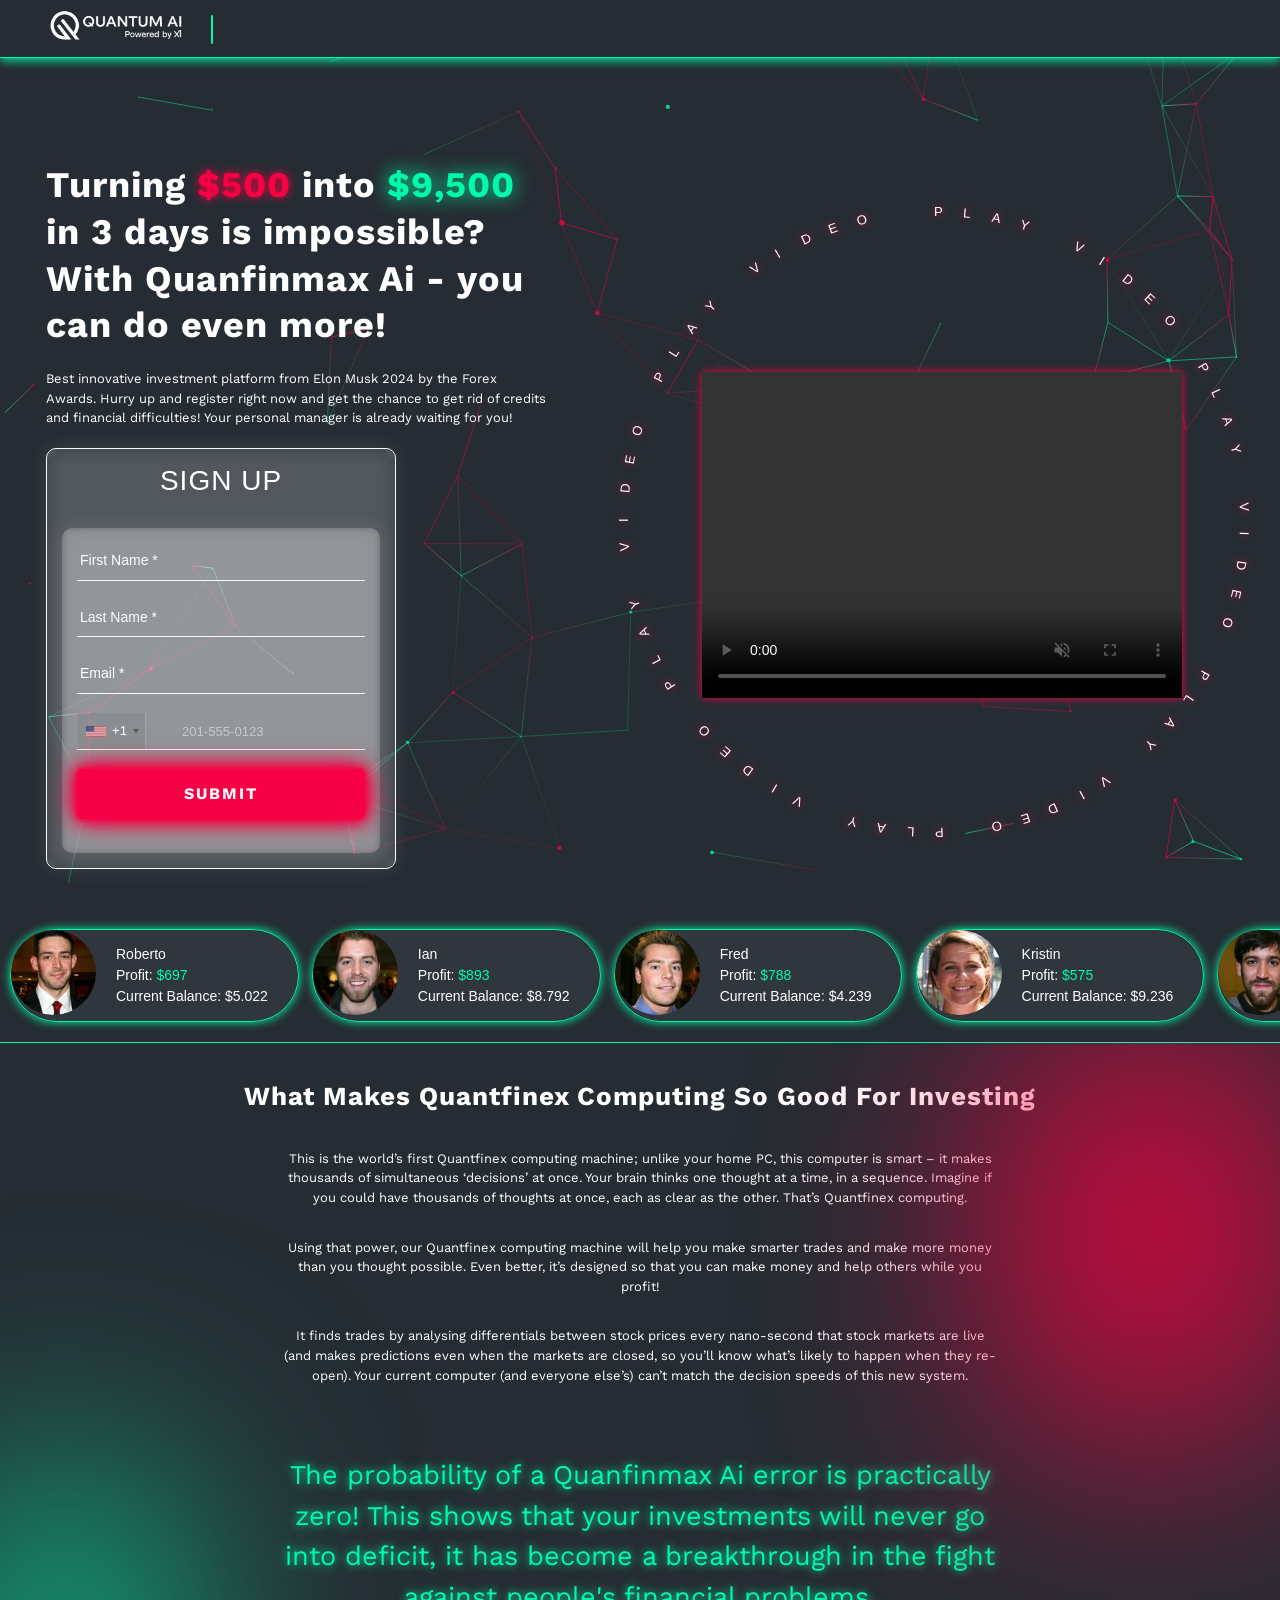
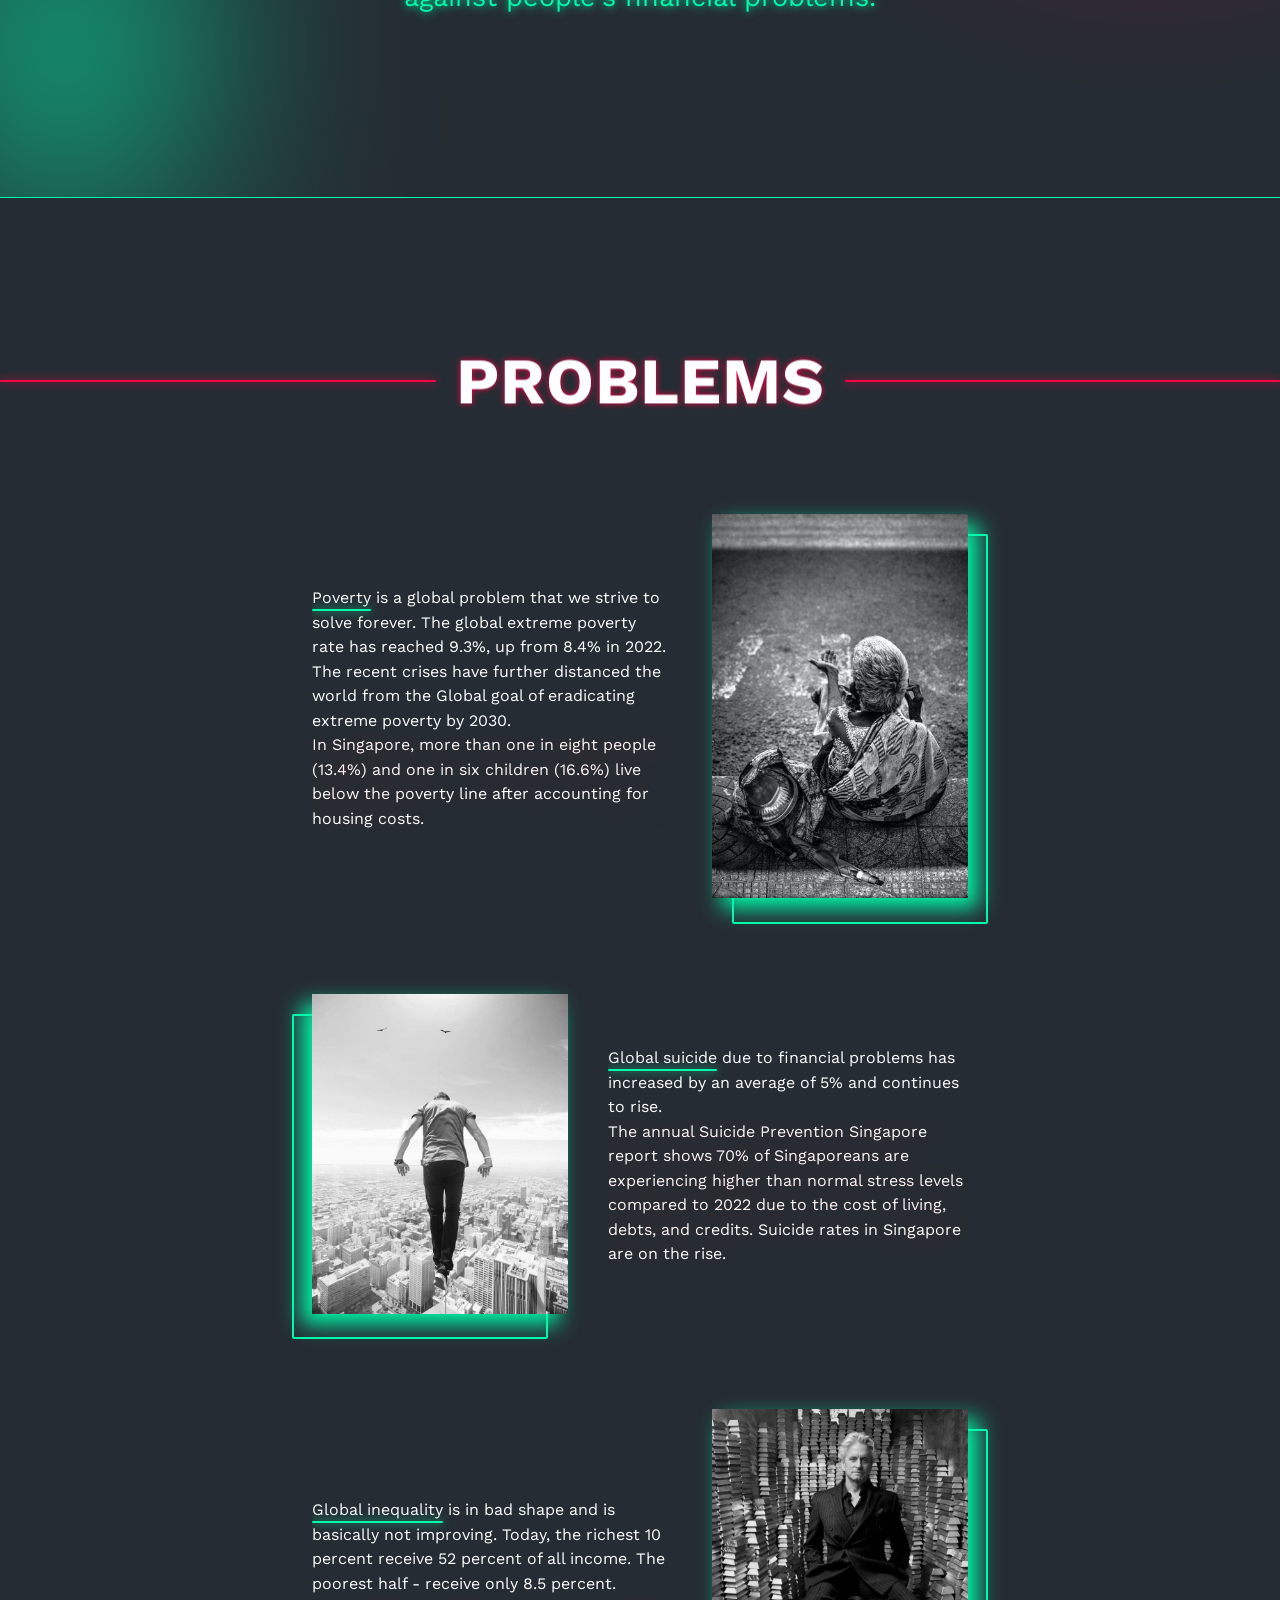
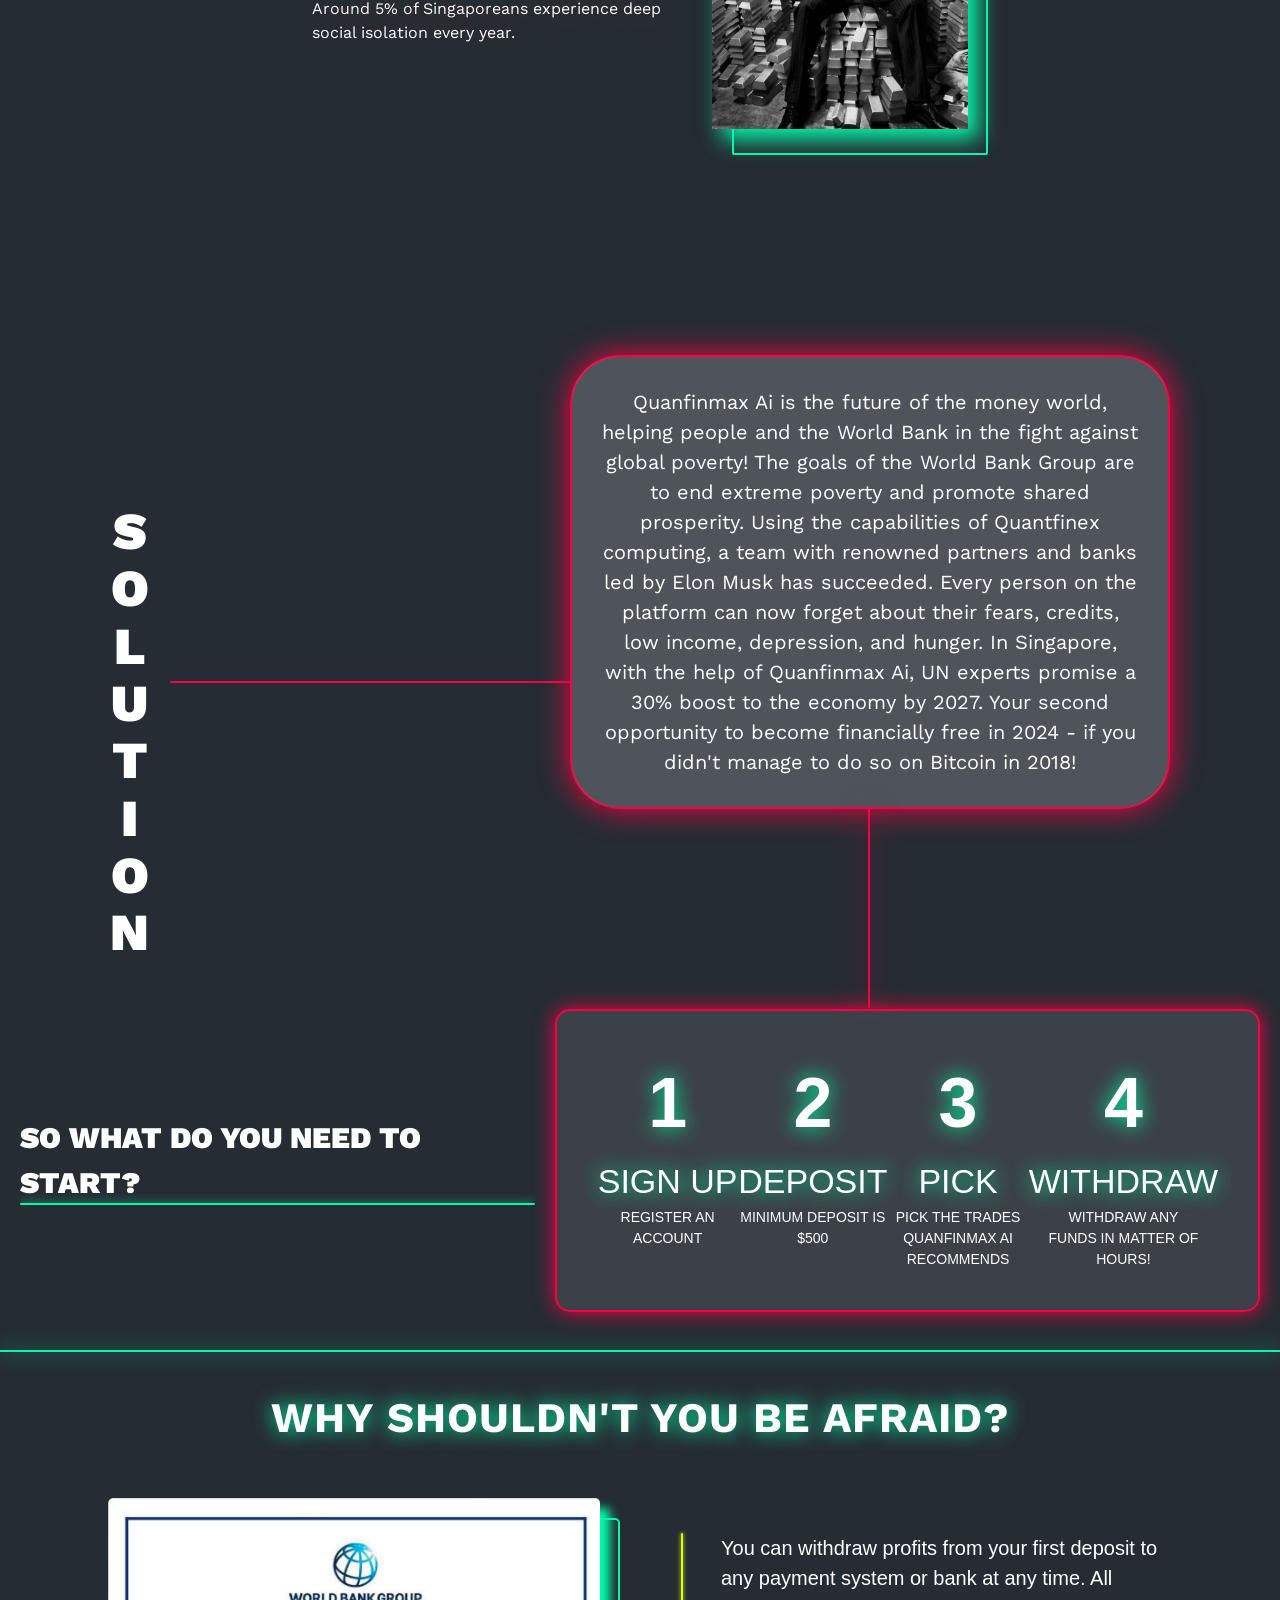
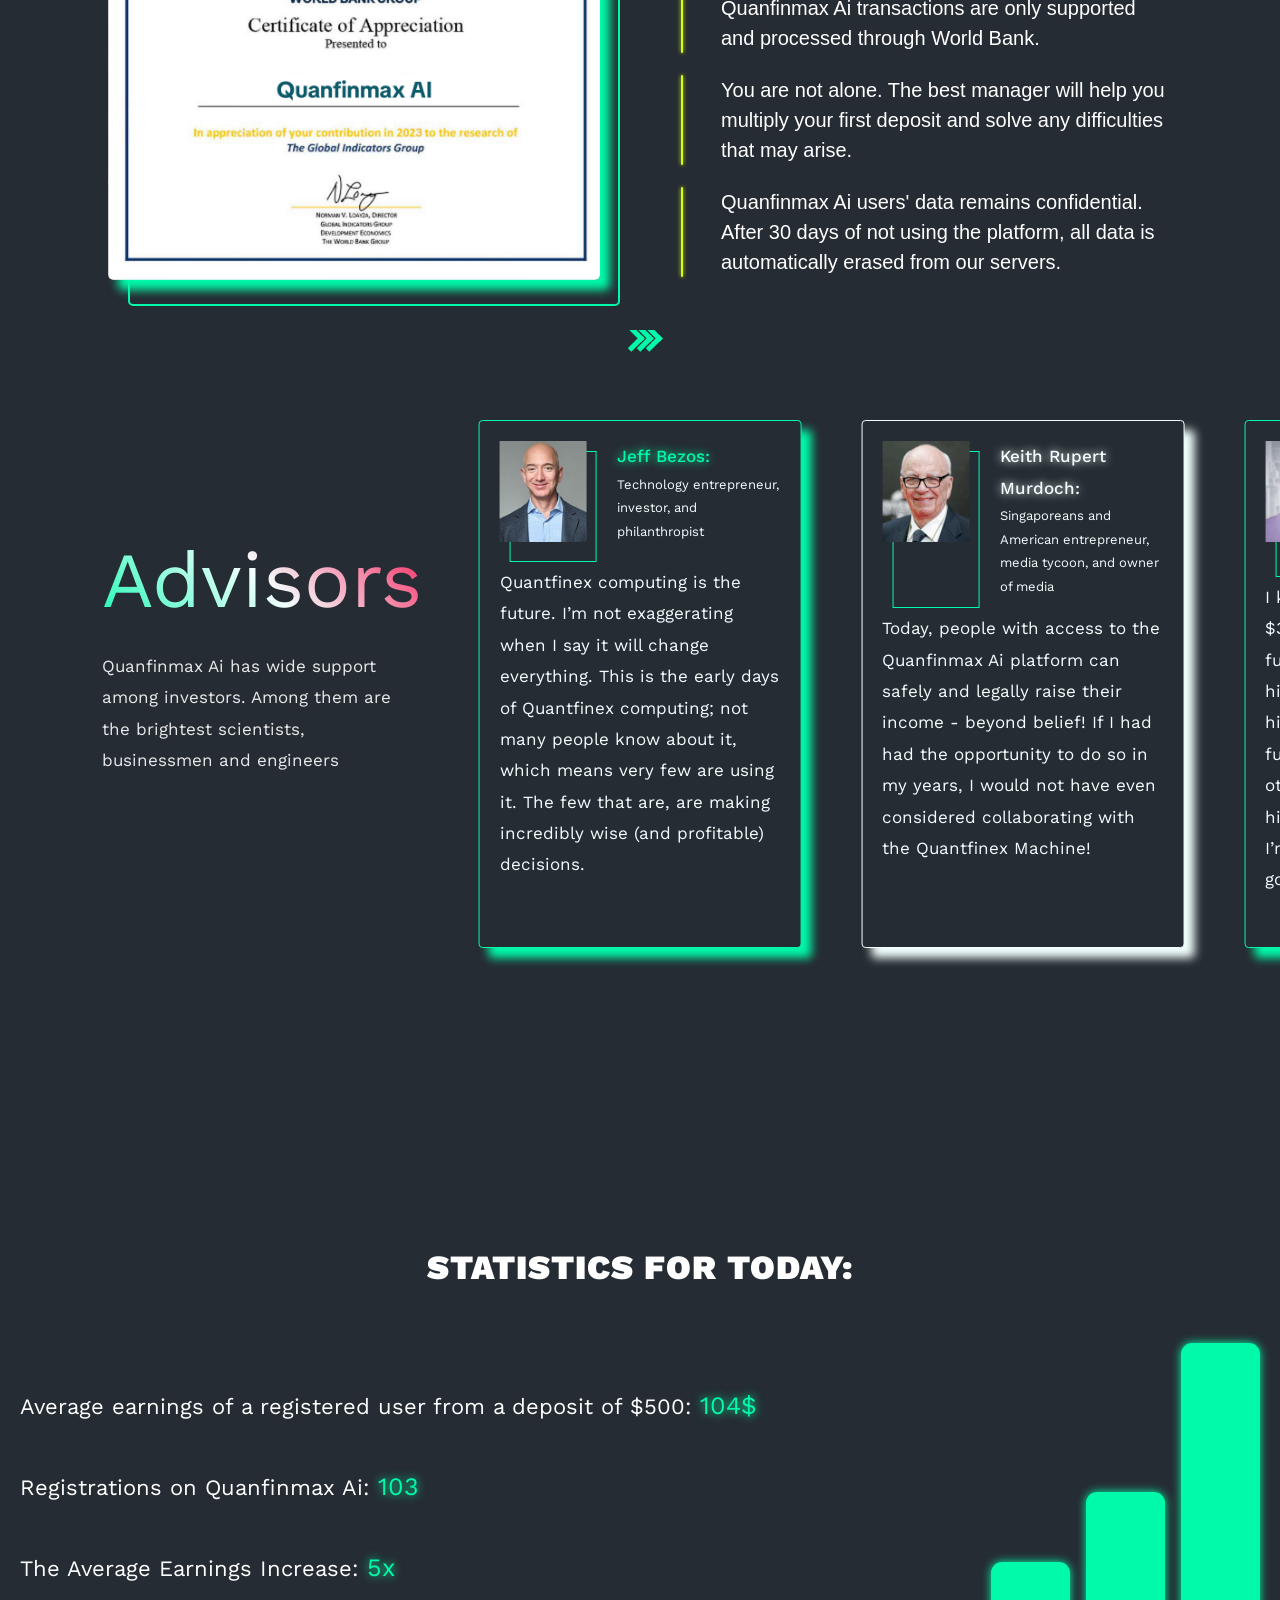
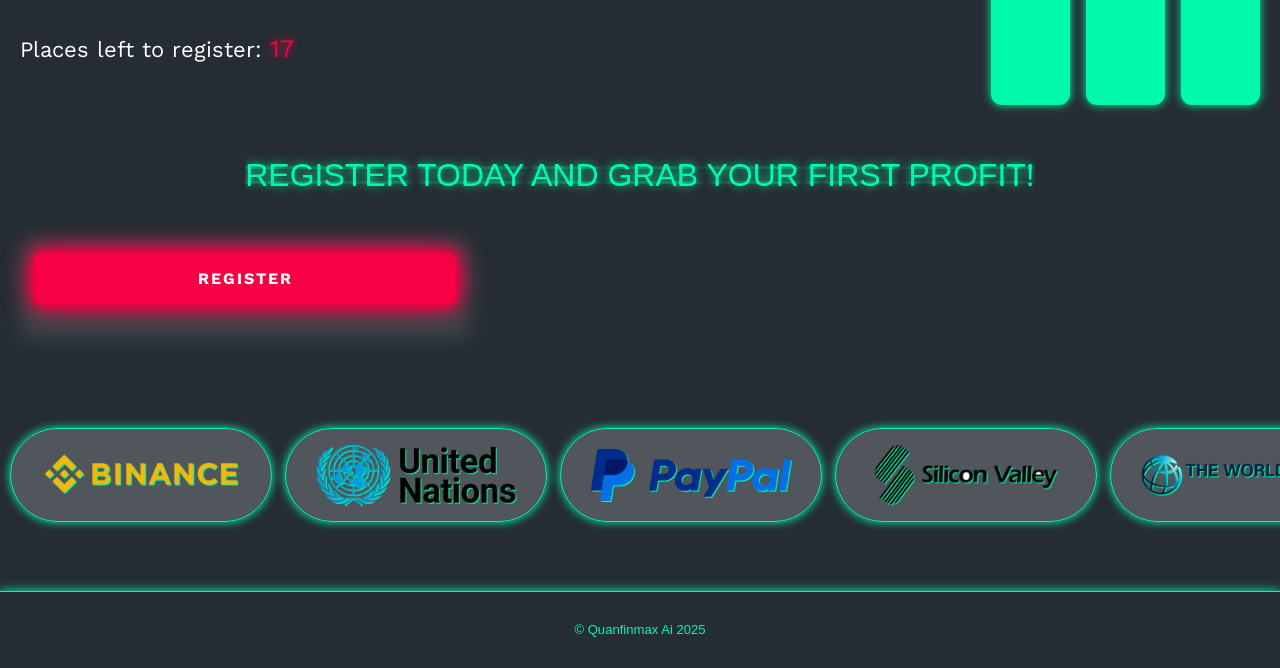
==== commit 8f2aa657: "2commit" ====
--- a/index.html
+++ b/index.html
@@ -2345,9 +2345,11 @@
           autoPlaceholder: 'aggressive',
           separateDialCode: true,
           onlyCountries: [
-            "US"
+            "US",
+            "CA"
           ],
-          initialCountry: '',
+          preferredCountries: ['US'],
+          initialCountry: 'US',
         });
 
         tel_input.addEventListener('input', () => {
